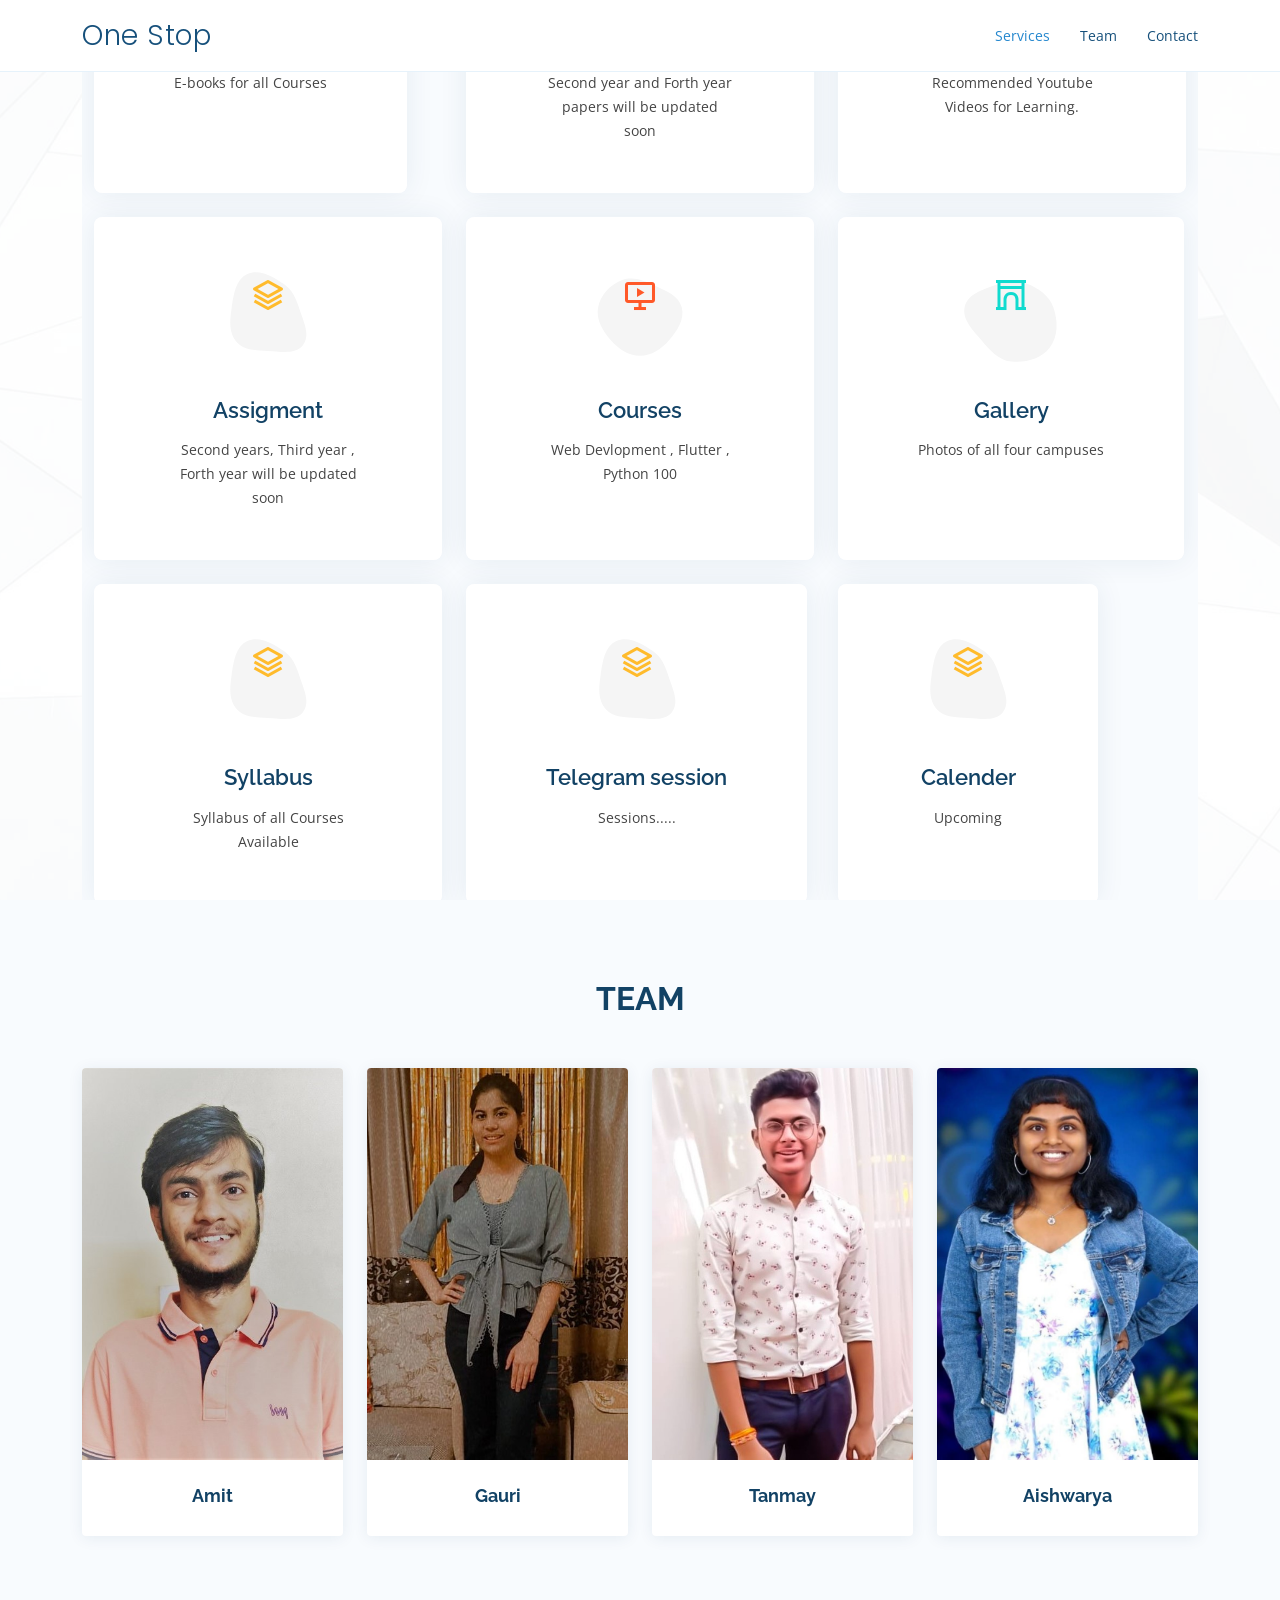
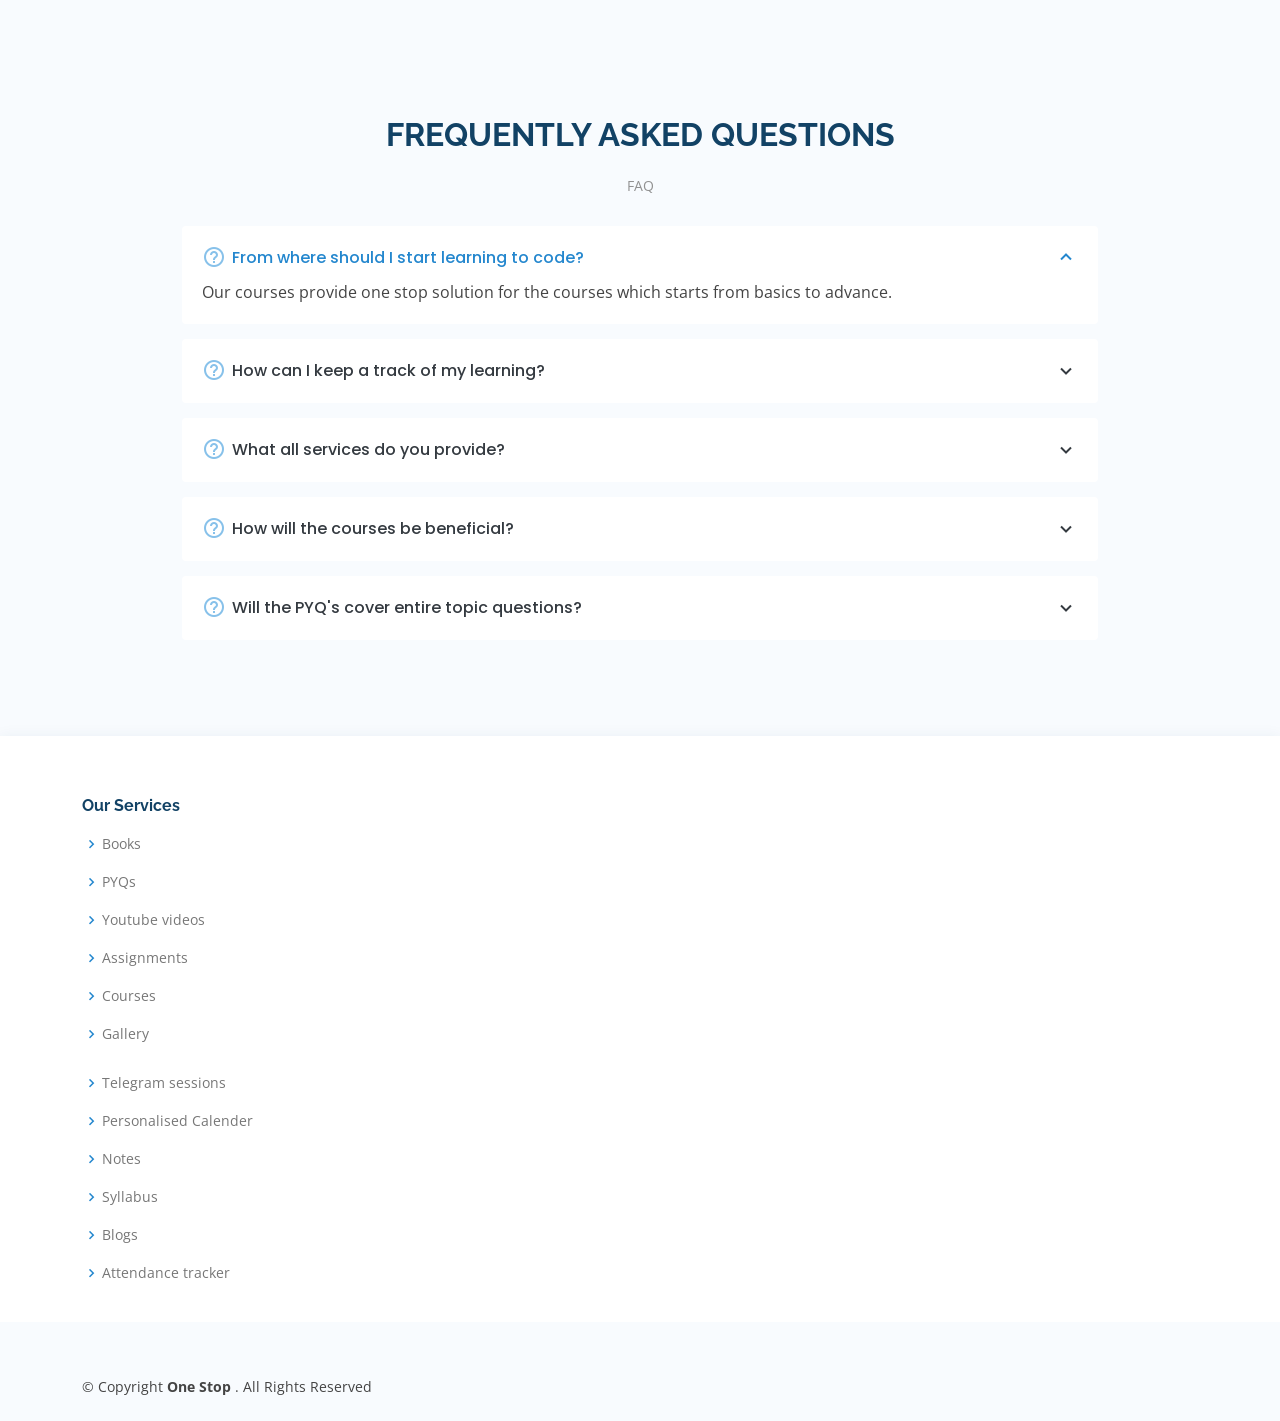
==== index.html @ cc079642 "Add files via upload" ====
<!DOCTYPE html>
<html lang="en">
  <head>
    <meta charset="utf-8" />
    <meta content="width=device-width, initial-scale=1.0" name="viewport" />
    
    <title>OnePage</title>
    <meta content="" name="description" />
    <meta content="" name="keywords" />



    <!-- Google Fonts -->
    <link
      href="https://fonts.googleapis.com/css?family=Open+Sans:300,300i,400,400i,600,600i,700,700i|Raleway:300,300i,400,400i,500,500i,600,600i,700,700i|Poppins:300,300i,400,400i,500,500i,600,600i,700,700i"
      rel="stylesheet"
    />

    <!-- Vendor CSS Files -->
    <link href="assets/vendor/aos/aos.css" rel="stylesheet" />
    <link
      href="assets/vendor/bootstrap/css/bootstrap.min.css"
      rel="stylesheet"
    />
    <link
      href="assets/vendor/bootstrap-icons/bootstrap-icons.css"
      rel="stylesheet"
    />
    <link href="assets/vendor/boxicons/css/boxicons.min.css" rel="stylesheet" />
    <link
      href="assets/vendor/glightbox/css/glightbox.min.css"
      rel="stylesheet"
    />
    <link href="assets/vendor/remixicon/remixicon.css" rel="stylesheet" />
    <link href="assets/vendor/swiper/swiper-bundle.min.css" rel="stylesheet" />

    <!-- Template Main CSS File -->
    <link href="assets/css/style.css" rel="stylesheet" />


  </head>

  <body>
    <!-- ======= Header ======= -->
    <header id="header" class="fixed-top">
      <div class="container d-flex align-items-center justify-content-between">
        <h1 class="logo"><a href="index.html">One Stop</a></h1>
        <!-- Uncomment below if you prefer to use an image logo -->
        <!-- <a href="index.html" class="logo"><img src="assets/img/logo.png" alt="" class="img-fluid"></a>-->

        <nav id="navbar" class="navbar">
          <ul>
            <li><a class="nav-link scrollto" href="#services">Services</a></li>
            
            <li><a class="nav-link scrollto" href="#team">Team</a></li>
            
            <li><a class="nav-link scrollto" href="#contact">Contact</a></li>
          </ul>
          <i class="bi bi-list mobile-nav-toggle"></i>
        </nav>
        <!-- .navbar -->
      </div>
    </header>
    <!-- End Header -->

    

    <!-- ======= Hero Section ======= -->
    <section id="hero" class="d-flex align-items-center">
      <div
        class="container position-relative"
        data-aos="fade-up"
        data-aos-delay="100"
      >
        <div class="row justify-content-center">
          <div class="col-xl-7 col-lg-9 text-center">
            <h1>One Stop For VIT Stuff</h1>
            <h2>by Coding-Diaries</h2>
          </div>
        </div>
        <!-- ======= Services Section ======= -->
        <section id="services" class="services section-bg">
          <div class="container" data-aos="fade-up">
            <div class="section-title">
              <h2>Services</h2>

            </div>

            <div class="row">
              <div
                class="col-lg-4 col-md-6 d-flex align-items-stretch mt-4 mt-md-0"
                data-aos="zoom-in"
                data-aos-delay="100"
              >
                <div class="icon-box iconbox-blue">
                  <div class="icon">
                    <svg
                      width="100"
                      height="100"
                      viewBox="0 0 600 600"
                      xmlns="http://www.w3.org/2000/svg"
                    >
                      <path
                        stroke="none"
                        stroke-width="0"
                        fill="#f5f5f5"
                        d="M300,521.0016835830174C376.1290562159157,517.8887921683347,466.0731472004068,529.7835943286574,510.70327084640275,468.03025145048787C554.3714126377745,407.6079735673963,508.03601936045806,328.9844924480964,491.2728898941984,256.3432110539036C474.5976632858925,184.082847569629,479.9380746630129,96.60480741107993,416.23090153303,58.64404602377083C348.86323505073057,18.502131276798302,261.93793281208167,40.57373210992963,193.5410806939664,78.93577620505333C130.42746243093433,114.334589627462,98.30271207620316,179.96522072025542,76.75703585869454,249.04625023123273C51.97151888228291,328.5150500222984,13.704378332031375,421.85034740162234,66.52175969318436,486.19268352777647C119.04800174914682,550.1803526380478,217.28368757567262,524.383925680826,300,521.0016835830174"
                      ></path>
                    </svg>
                    <i class="bx bxl-dribbble"></i>
                  </div>
                  <h4><a href="">Books</a></h4>
                  <p>
                    E-books for all Courses
                  </p>
                </div>
              </div>

              <div
                class="col-lg-4 col-md-6 d-flex align-items-stretch mt-4 mt-md-0"
                data-aos="zoom-in"
                data-aos-delay="200"
              >
                <div class="icon-box iconbox-orange">
                  <div class="icon">
                    <svg
                      width="100"
                      height="100"
                      viewBox="0 0 600 600"
                      xmlns="http://www.w3.org/2000/svg"
                    >
                      <path
                        stroke="none"
                        stroke-width="0"
                        fill="#f5f5f5"
                        d="M300,582.0697525312426C382.5290701553225,586.8405444964366,449.9789794690241,525.3245884688669,502.5850820975895,461.55621195738473C556.606425686781,396.0723002908107,615.8543463187945,314.28637112970534,586.6730223649479,234.56875336149918C558.9533121215079,158.8439757836574,454.9685369536778,164.00468322053177,381.49747125262974,130.76875717737553C312.15926192815925,99.40240125094834,248.97055460311594,18.661163978235184,179.8680185752513,50.54337015887873C110.5421016452524,82.52863877960104,119.82277516462835,180.83849132639028,109.12597500060166,256.43424936330496C100.08760227029461,320.3096726198365,92.17705696193138,384.0621239912766,124.79988738764834,439.7174275375508C164.83382741302287,508.01625554203684,220.96474134820875,577.5009287672846,300,582.0697525312426"
                      ></path>
                    </svg>
                    <i class="bx bx-file"></i>
                  </div>
                  <h4><a href="https://mega.nz/folder/dcVVUApJ#bkpZzEc1zJs9S9wdZn7vTA" target="blank" > PYQ </a></h4>
                  <p>
                    Second year and Forth year papers will be updated soon
                  </p>
                </div>
              </div>

              <div
                class="col-lg-4 col-md-6 d-flex align-items-stretch mt-4 mt-lg-0"
                data-aos="zoom-in"
                data-aos-delay="300"
              >
                <div class="icon-box iconbox-pink">
                  <div class="icon">
                    <svg
                      width="100"
                      height="100"
                      viewBox="0 0 600 600"
                      xmlns="http://www.w3.org/2000/svg"
                    >
                      <path
                        stroke="none"
                        stroke-width="0"
                        fill="#f5f5f5"
                        d="M300,541.5067337569781C382.14930387511276,545.0595476570109,479.8736841581634,548.3450877840088,526.4010558755058,480.5488172755941C571.5218469581645,414.80211281144784,517.5187510058486,332.0715597781072,496.52539010469104,255.14436215662573C477.37192572678356,184.95920475031193,473.57363656557914,105.61284051026155,413.0603344069578,65.22779650032875C343.27470386102294,18.654635553484475,251.2091493199835,5.337323636656869,175.0934190732945,40.62881213300186C97.87086631185822,76.43348514350839,51.98124368387456,156.15599469081315,36.44837278890362,239.84606092416172C21.716077023791087,319.22268207091537,43.775223500013084,401.1760424656574,96.891909868211,461.97329694683043C147.22146801428983,519.5804099606455,223.5754009179313,538.201503339737,300,541.5067337569781"
                      ></path>
                    </svg>
                    <i class="bx bx-tachometer"></i>
                  </div>
                  <h4><a href="">Youtube Video</a></h4>
                  <p>
                    Recommended Youtube Videos for Learning.
                  </p>
                </div>
              </div>

              <div
                class="col-lg-4 col-md-6 d-flex align-items-stretch mt-4"
                data-aos="zoom-in"
                data-aos-delay="100"
              >
                <div class="icon-box iconbox-yellow">
                  <div class="icon">
                    <svg
                      width="100"
                      height="100"
                      viewBox="0 0 600 600"
                      xmlns="http://www.w3.org/2000/svg"
                    >
                      <path
                        stroke="none"
                        stroke-width="0"
                        fill="#f5f5f5"
                        d="M300,503.46388370962813C374.79870501325706,506.71871716319447,464.8034551963731,527.1746412648533,510.4981551193396,467.86667711651364C555.9287308511215,408.9015244558933,512.6030010748507,327.5744911775523,490.211057578863,256.5855673507754C471.097692560561,195.9906835881958,447.69079081568157,138.11976852964426,395.19560036434837,102.3242989838813C329.3053358748298,57.3949838291264,248.02791733380457,8.279543830951368,175.87071277845988,42.242879143198664C103.41431057327972,76.34704239035025,93.79494320519305,170.9812938413882,81.28167332365135,250.07896920659033C70.17666984294237,320.27484674793965,64.84698225790005,396.69656628748305,111.28512138212992,450.4950937839243C156.20124167950087,502.5303643271138,231.32542653798444,500.4755392045468,300,503.46388370962813"
                      ></path>
                    </svg>
                    <i class="bx bx-layer"></i>
                  </div>
                  <h4><a href="">Assigment </a></h4>
                  <p>
                    Second years, Third year , Forth year will be updated soon
                  </p>
                </div>
              </div>

              <div
                class="col-lg-4 col-md-6 d-flex align-items-stretch mt-4"
                data-aos="zoom-in"
                data-aos-delay="200"
              >
                <div class="icon-box iconbox-red">
                  <div class="icon">
                    <svg
                      width="100"
                      height="100"
                      viewBox="0 0 600 600"
                      xmlns="http://www.w3.org/2000/svg"
                    >
                      <path
                        stroke="none"
                        stroke-width="0"
                        fill="#f5f5f5"
                        d="M300,532.3542879108572C369.38199826031484,532.3153073249985,429.10787420159085,491.63046689027357,474.5244479745417,439.17860296908856C522.8885846962883,383.3225815378663,569.1668002868075,314.3205725914397,550.7432151929288,242.7694973846089C532.6665558377875,172.5657663291529,456.2379748765914,142.6223662098291,390.3689995646985,112.34683881706744C326.66090330228417,83.06452184765237,258.84405631176094,53.51806209861945,193.32584062364296,78.48882559362697C121.61183558270385,105.82097193414197,62.805066853699245,167.19869350419734,48.57481801355237,242.6138429142374C34.843463184063346,315.3850353017275,76.69343916112496,383.4422959591041,125.22947124332185,439.3748458443577C170.7312796277747,491.8107796887764,230.57421082200815,532.3932930995766,300,532.3542879108572"
                      ></path>
                    </svg>
                    <i class="bx bx-slideshow"></i>
                  </div>
                  <h4><a href="https://mega.nz/folder/3WhSkBjJ#YSDBnDegckd9-xSQ04W0qA" target="blank">Courses</a></h4>
                  <p>
                    Web Devlopment , Flutter , Python 100
                  </p>
                </div>
              </div>

              <div
                class="col-lg-4 col-md-6 d-flex align-items-stretch mt-4"
                data-aos="zoom-in"
                data-aos-delay="300"
              >
                <div class="icon-box iconbox-teal">
                  <div class="icon">
                    <svg
                      width="100"
                      height="100"
                      viewBox="0 0 600 600"
                      xmlns="http://www.w3.org/2000/svg"
                    >
                      <path
                        stroke="none"
                        stroke-width="0"
                        fill="#f5f5f5"
                        d="M300,566.797414625762C385.7384707136149,576.1784315230908,478.7894351017131,552.8928747891023,531.9192734346935,484.94944893311C584.6109503024035,417.5663521118492,582.489472248146,322.67544863468447,553.9536738515405,242.03673114598146C529.1557734026468,171.96086150256528,465.24506316201064,127.66468636344209,395.9583748389544,100.7403814666027C334.2173773831606,76.7482773500951,269.4350130405921,84.62216499799875,207.1952322260088,107.2889140133804C132.92018162631612,134.33871894543012,41.79353780512637,160.00259165414826,22.644507872594943,236.69541883565114C3.319112789854554,314.0945973066697,72.72355303640163,379.243833228382,124.04198916343866,440.3218312028393C172.9286146004772,498.5055451809895,224.45579914871206,558.5317968840102,300,566.797414625762"
                      ></path>
                    </svg>
                    <i class="bx bx-arch"></i>
                  </div>
                  <h4><a href="gallery.html">Gallery</a></h4>
                  <p>
                    Photos of all four campuses
                  </p>
                </div>
              </div>




              <div
                class="col-lg-4 col-md-6 d-flex align-items-stretch mt-4"
                data-aos="zoom-in"
                data-aos-delay="100"
              >
                <div class="icon-box iconbox-yellow">
                  <div class="icon">
                    <svg
                      width="100"
                      height="100"
                      viewBox="0 0 600 600"
                      xmlns="http://www.w3.org/2000/svg"
                    >
                      <path
                        stroke="none"
                        stroke-width="0"
                        fill="#f5f5f5"
                        d="M300,503.46388370962813C374.79870501325706,506.71871716319447,464.8034551963731,527.1746412648533,510.4981551193396,467.86667711651364C555.9287308511215,408.9015244558933,512.6030010748507,327.5744911775523,490.211057578863,256.5855673507754C471.097692560561,195.9906835881958,447.69079081568157,138.11976852964426,395.19560036434837,102.3242989838813C329.3053358748298,57.3949838291264,248.02791733380457,8.279543830951368,175.87071277845988,42.242879143198664C103.41431057327972,76.34704239035025,93.79494320519305,170.9812938413882,81.28167332365135,250.07896920659033C70.17666984294237,320.27484674793965,64.84698225790005,396.69656628748305,111.28512138212992,450.4950937839243C156.20124167950087,502.5303643271138,231.32542653798444,500.4755392045468,300,503.46388370962813"
                      ></path>
                    </svg>
                    <i class="bx bx-layer"></i>
                  </div>
                  <h4><a href="">Syllabus </a></h4>
                  <p>
                    Syllabus of all Courses Available
                  </p>
                </div>
              </div>




              <div
                class="col-lg-4 col-md-6 d-flex align-items-stretch mt-4"
                data-aos="zoom-in"
                data-aos-delay="100"
              >
                <div class="icon-box iconbox-yellow">
                  <div class="icon">
                    <svg
                      width="100"
                      height="100"
                      viewBox="0 0 600 600"
                      xmlns="http://www.w3.org/2000/svg"
                    >
                      <path
                        stroke="none"
                        stroke-width="0"
                        fill="#f5f5f5"
                        d="M300,503.46388370962813C374.79870501325706,506.71871716319447,464.8034551963731,527.1746412648533,510.4981551193396,467.86667711651364C555.9287308511215,408.9015244558933,512.6030010748507,327.5744911775523,490.211057578863,256.5855673507754C471.097692560561,195.9906835881958,447.69079081568157,138.11976852964426,395.19560036434837,102.3242989838813C329.3053358748298,57.3949838291264,248.02791733380457,8.279543830951368,175.87071277845988,42.242879143198664C103.41431057327972,76.34704239035025,93.79494320519305,170.9812938413882,81.28167332365135,250.07896920659033C70.17666984294237,320.27484674793965,64.84698225790005,396.69656628748305,111.28512138212992,450.4950937839243C156.20124167950087,502.5303643271138,231.32542653798444,500.4755392045468,300,503.46388370962813"
                      ></path>
                    </svg>
                    <i class="bx bx-layer"></i>
                  </div>
                  <h4><a href=""> Telegram session </a></h4>
                  <p>
                    Sessions.....
                  </p>
                </div>
              </div>




              <div
                class="col-lg-4 col-md-6 d-flex align-items-stretch mt-4"
                data-aos="zoom-in"
                data-aos-delay="100"
              >
                <div class="icon-box iconbox-yellow">
                  <div class="icon">
                    <svg
                      width="100"
                      height="100"
                      viewBox="0 0 600 600"
                      xmlns="http://www.w3.org/2000/svg"
                    >
                      <path
                        stroke="none"
                        stroke-width="0"
                        fill="#f5f5f5"
                        d="M300,503.46388370962813C374.79870501325706,506.71871716319447,464.8034551963731,527.1746412648533,510.4981551193396,467.86667711651364C555.9287308511215,408.9015244558933,512.6030010748507,327.5744911775523,490.211057578863,256.5855673507754C471.097692560561,195.9906835881958,447.69079081568157,138.11976852964426,395.19560036434837,102.3242989838813C329.3053358748298,57.3949838291264,248.02791733380457,8.279543830951368,175.87071277845988,42.242879143198664C103.41431057327972,76.34704239035025,93.79494320519305,170.9812938413882,81.28167332365135,250.07896920659033C70.17666984294237,320.27484674793965,64.84698225790005,396.69656628748305,111.28512138212992,450.4950937839243C156.20124167950087,502.5303643271138,231.32542653798444,500.4755392045468,300,503.46388370962813"
                      ></path>
                    </svg>
                    <i class="bx bx-layer"></i>
                  </div>
                  <h4><a href=""> Calender </a></h4>
                  <p>
                    Upcoming
                  </p>
                </div>
              </div>
            </div>
          </div>
        </section>
        <!-- End Sevices Section -->



        <div class="section-title">
          <h2>Vellore Institute of Technology</h2>
          <p>Branch</p>

        </div>


        <div class="row icon-boxes">
          <div
            class="col-md-6 col-lg-3 d-flex align-items-stretch mb-5 mb-lg-0"
            data-aos="zoom-in"
            data-aos-delay="200"
          >
            <div class="icon-box">
              <div class="icon"></div>
              <h4 class="title"><a href="https://vit.ac.in/"target="_blank">VIT <br> Vellore</a></h4>
              
            </div>
          </div>

          <div
            class="col-md-6 col-lg-3 d-flex align-items-stretch mb-5 mb-lg-0"
            data-aos="zoom-in"
            data-aos-delay="300"
          >
            <div class="icon-box">
              <div class="icon"></div>
              <h4 class="title"><a href="https://chennai.vit.ac.in/"target="_blank">VIT <br> Chennai</a></h4>
              
            </div>
          </div>

          <div
            class="col-md-6 col-lg-3 d-flex align-items-stretch mb-5 mb-lg-0"
            data-aos="zoom-in"
            data-aos-delay="400"
          >
            <div class="icon-box">
              <div class="icon"></div>
              <h4 class="title"><a href="https://vitap.ac.in/"target="_blank">VIT <br> Amaravati</a></h4>
              
            </div>
          </div>

          <div
            class="col-md-6 col-lg-3 d-flex align-items-stretch mb-5 mb-lg-0"
            data-aos="zoom-in"
            data-aos-delay="500"
          >
            <div class="icon-box">
              <div class="icon"></div>
              <h4 class="title"><a href="https://vitbhopal.ac.in/"target="_blank"> VIT <br> Bhopal</a></h4>
              
            </div>
          </div>
        </div>

      </div>
    </section>
    <!-- End Hero -->



    <main id="main">
      <!--  -->


      

      <!-- ======= Team Section ======= -->
      <section id="team" class="team section-bg">
        <div class="container" data-aos="fade-up">
          <div class="section-title">
            <h2>Team</h2>
           
          </div>

          <div class="row">
            <div
              class="col-lg-3 col-md-6 d-flex align-items-stretch"
              data-aos="fade-up"
              data-aos-delay="100"
            >
              <div class="member">
                <div class="member-img">
                  <img
                    src="assets/img/team/amit.jpeg"
                    class="img-fluid"
                    alt=""
                  />
                  <div class="social">
                    <a href="http://www.linkedin.com/in/07amit10" target="_blank"><i class="bi bi-linkedin" ></i></i></a>
                    <a href="https://twitter.com/07amit10" target="_blank"><i class="bi bi-twitter "></i></i></a>

                    
                  </div>
                </div>
                <div class="member-info">
                  <h4>Amit</h4>
                </div>
              </div>
            </div>

            <div
              class="col-lg-3 col-md-6 d-flex align-items-stretch"
              data-aos="fade-up"
              data-aos-delay="200"
            >
              <div class="member">
                <div class="member-img">
                  <img
                    src="assets/img/team/gauri-1.jpg"
                    class="img-fluid"
                    alt=""
                  />
                  <div class="social">
                    
                    <a href="http://www.linkedin.com/in/gauri-agarwal-software-developer" target="_blank" ><i class="bi bi-linkedin" "></i></i></a>
                    <a href="https://twitter.com/Gauri25777464" target="_blank" ><i class="bi bi-twitter"></i></i></a>
                  </div>
                </div>
                <div class="member-info">
                  <h4>Gauri</h4>
                </div>
              </div>
            </div>

            <div
              class="col-lg-3 col-md-6 d-flex align-items-stretch"
              data-aos="fade-up"
              data-aos-delay="300"
            >
              <div class="member">
                <div class="member-img">
                  <img
                    src="assets/img/team/tanmay-2.jpeg"
                    class="img-fluid"
                    alt=""
                  />
                  <div class="social">
                    
                    <a href="https://www.linkedin.com/in/tanmay19" target="_blank"><i class="bi bi-linkedin"></i></a>
                    <a href="https://twitter.com/TanmayChouhan19?t=gt9tt3wJVGvulw3ajRkrVg&s=08" target="_blank" ><i class="bi bi-twitter" ></i></a>
                  </div>
                </div>
                <div class="member-info">
                  <h4>Tanmay</h4>
                </div>
              </div>
            </div>

            <div
              class="col-lg-3 col-md-6 d-flex align-items-stretch"
              data-aos="fade-up"
              data-aos-delay="400"
            >
              <div class="member">
                <div class="member-img">
                  <img
                    src="assets/img/team/Aishwarya.jpeg"
                    class="img-fluid"
                    alt=""
                  />
                  <div class="social">
                    
                    <a href="https://www.linkedin.com/in/aishwarya-arvapalli-851979175/" target="_blank"><i class="bi bi-linkedin"></i></i></a>
                    <a href="https://twitter.com/Aishwarya892" target="_blank"><i class="bi bi-twitter"  ></i></i></a>
                  </div>
                </div>
                <div class="member-info">
                  <h4>Aishwarya</h4>
                </div>
              </div>
            </div>
          </div>
        </div>
      </section>
      <!-- End Team Section -->

      <!-- ======= Frequently Asked Questions Section ======= -->
      <section id="faq" class="faq section-bg">
        <div class="container" data-aos="fade-up">
          <div class="section-title">
            <h2>Frequently Asked Questions</h2>
            <p>
              FAQ
            </p>
          </div>

          <div class="faq-list">
            <ul>
              <li data-aos="fade-up">
                <i class="bx bx-help-circle icon-help"></i>
                <a
                  data-bs-toggle="collapse"
                  class="collapse"
                  data-bs-target="#faq-list-1"
                  >From where should I start learning to code?
                  <i class="bx bx-chevron-down icon-show"></i
                  ><i class="bx bx-chevron-up icon-close"></i
                ></a>
                <div
                  id="faq-list-1"
                  class="collapse show"
                  data-bs-parent=".faq-list"
                >
                  <p>
                    Our courses provide one stop solution for the courses which starts from basics to advance.
                  </p>
                </div>
              </li>

              <li data-aos="fade-up" data-aos-delay="100">
                <i class="bx bx-help-circle icon-help"></i>
                <a
                  data-bs-toggle="collapse"
                  data-bs-target="#faq-list-2"
                  class="collapsed"
                  >How can I keep a track of my learning?
                  <i class="bx bx-chevron-down icon-show"></i
                  ><i class="bx bx-chevron-up icon-close"></i
                ></a>
                <div
                  id="faq-list-2"
                  class="collapse"
                  data-bs-parent=".faq-list"
                >
                  <p>
                    We provide assignments where in you get practice questions which will help you to solve various different problems and can keep track of your progress.
                  </p>
                </div>
              </li>

              <li data-aos="fade-up" data-aos-delay="200">
                <i class="bx bx-help-circle icon-help"></i>
                <a
                  data-bs-toggle="collapse"
                  data-bs-target="#faq-list-3"
                  class="collapsed"
                  >What all services do you provide?
                  <i class="bx bx-chevron-down icon-show"></i
                  ><i class="bx bx-chevron-up icon-close"></i
                ></a>
                <div
                  id="faq-list-3"
                  class="collapse"
                  data-bs-parent=".faq-list"
                >
                  <p>
                    We have services like courses,PyQ's,Assignments,books which will help you to start learning.
                  </p>
                </div>
              </li>

              <li data-aos="fade-up" data-aos-delay="300">
                <i class="bx bx-help-circle icon-help"></i>
                <a
                  data-bs-toggle="collapse"
                  data-bs-target="#faq-list-4"
                  class="collapsed"
                  >How will the courses be beneficial? <i class="bx bx-chevron-down icon-show"></i
                  ><i class="bx bx-chevron-up icon-close"></i
                ></a>
                <div
                  id="faq-list-4"
                  class="collapse"
                  data-bs-parent=".faq-list"
                >
                  <p>
                    The courses that we picked are the top best courses by highly professional professors which will cover all the topics in a programming language.
                  </p>
                </div>
              </li>

              <li data-aos="fade-up" data-aos-delay="400">
                <i class="bx bx-help-circle icon-help"></i>
                <a
                  data-bs-toggle="collapse"
                  data-bs-target="#faq-list-5"
                  class="collapsed"
                  >Will the PYQ's cover entire topic questions?
                  <i class="bx bx-chevron-down icon-show"></i
                  ><i class="bx bx-chevron-up icon-close"></i
                ></a>
                <div
                  id="faq-list-5"
                  class="collapse"
                  data-bs-parent=".faq-list"
                >
                  <p>
                    We have included a lot of PYQ's of various subjects related to your college syllabus.
                  </p>
                </div>
              </li>
            </ul>
          </div>
        </div>
      </section>
      <!-- End Frequently Asked Questions Section -->
    </main>
    <!-- End #main -->

    <!-- ======= Footer ======= -->
    <footer id="footer">
      <div class="footer-top">
        <div class="container">
          <div class="row">
            <div class="col-lg-3 col-md-6 footer-links">
              <h4>Our Services</h4>
              <div class="container-1">
                <ul>
                  <li>
                    <i class="bx bx-chevron-right"></i> <a href="#">Books</a>
                  </li>
                  <li>
                    <i class="bx bx-chevron-right"></i>
                    <a href="#">PYQs</a>
                  </li>
                  <li>
                    <i class="bx bx-chevron-right"></i>
                    <a href="#">Youtube videos</a>
                  </li>
                  <li>
                    <i class="bx bx-chevron-right"></i> <a href="#">Assignments</a>
                  </li>
                  <li>
                    <i class="bx bx-chevron-right"></i>
                    <a href="#">Courses</a>
                  </li>
                  <li>
                    <i class="bx bx-chevron-right"></i>
                    <a href="#">Gallery</a>
                  </li>
                </ul>
              </div>
              <br>
              <div class="container-2">
                <ul>
                <li>
                  <i class="bx bx-chevron-right"></i>
                  <a href="#">Telegram sessions</a>
                </li>
                <li>
                  <i class="bx bx-chevron-right"></i>
                  <a href="#">Personalised Calender</a>
                </li>
                <li>
                  <i class="bx bx-chevron-right"></i>
                  <a href="#">Notes</a>
                </li>
                <li>
                  <i class="bx bx-chevron-right"></i>
                  <a href="#">Syllabus</a>
                </li>
                <li>
                  <i class="bx bx-chevron-right"></i>
                  <a href="#">Blogs</a>
                </li>
                <li>
                  <i class="bx bx-chevron-right"></i>
                  <a href="#">Attendance tracker</a>
                </li>
              </ul>
              </div>
            </div>

          
          </div>
        </div>
      </div>

      <div class="container d-md-flex py-4">
        <div class="me-md-auto text-center text-md-start">
          <div class="copyright">
            &copy; Copyright <strong><span>One Stop </span></strong
            >. All Rights Reserved
          </div>
          
    </footer>
    <!-- End Footer -->

    <div id="preloader"></div>
    <a
      href="#"
      class="back-to-top d-flex align-items-center justify-content-center"
      ><i class="bi bi-arrow-up-short"></i
    ></a>

    <!-- Vendor JS Files -->
    <script src="assets/vendor/purecounter/purecounter.js"></script>
    <script src="assets/vendor/aos/aos.js"></script>
    <script src="assets/vendor/bootstrap/js/bootstrap.bundle.min.js"></script>
    <script src="assets/vendor/glightbox/js/glightbox.min.js"></script>
    <script src="assets/vendor/isotope-layout/isotope.pkgd.min.js"></script>
    <script src="assets/vendor/swiper/swiper-bundle.min.js"></script>
    <script src="assets/vendor/php-email-form/validate.js"></script>

    <!-- Template Main JS File -->
    <script src="assets/js/main.js"></script>
  </body>
</html>
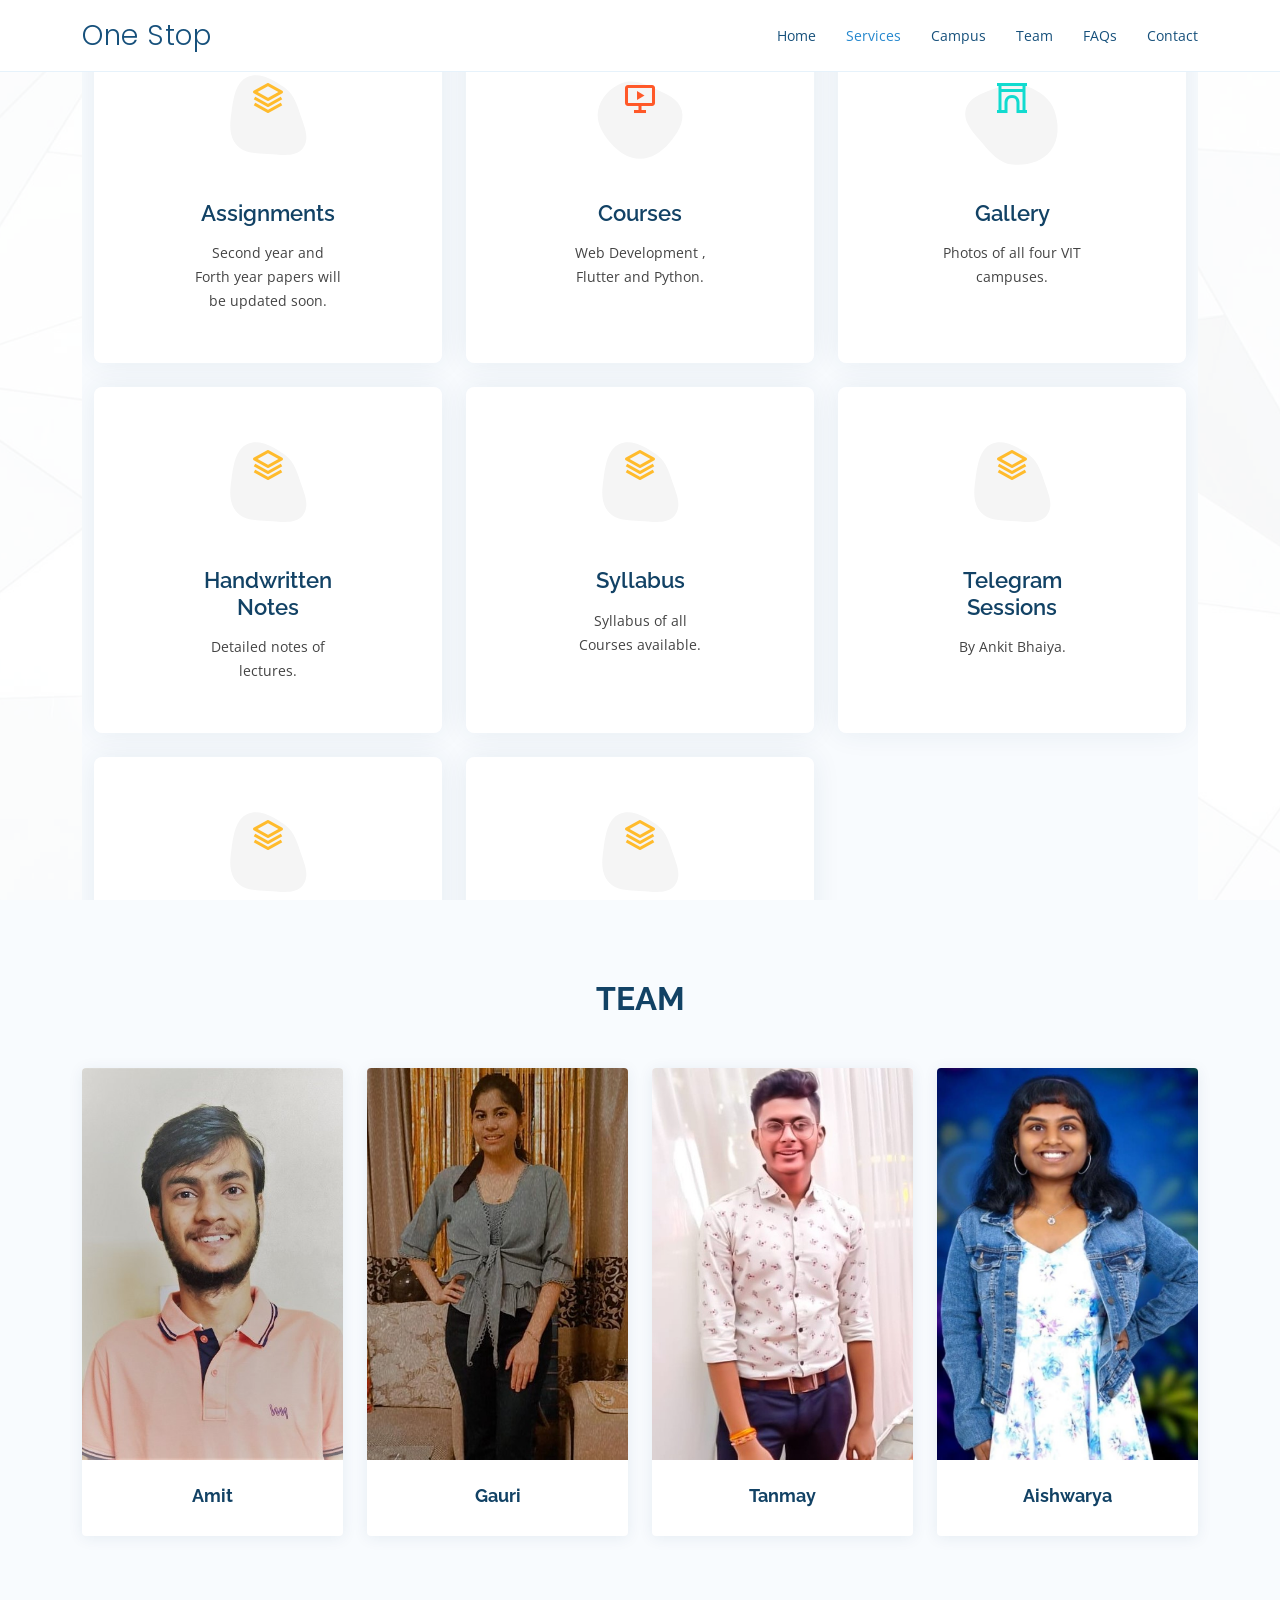
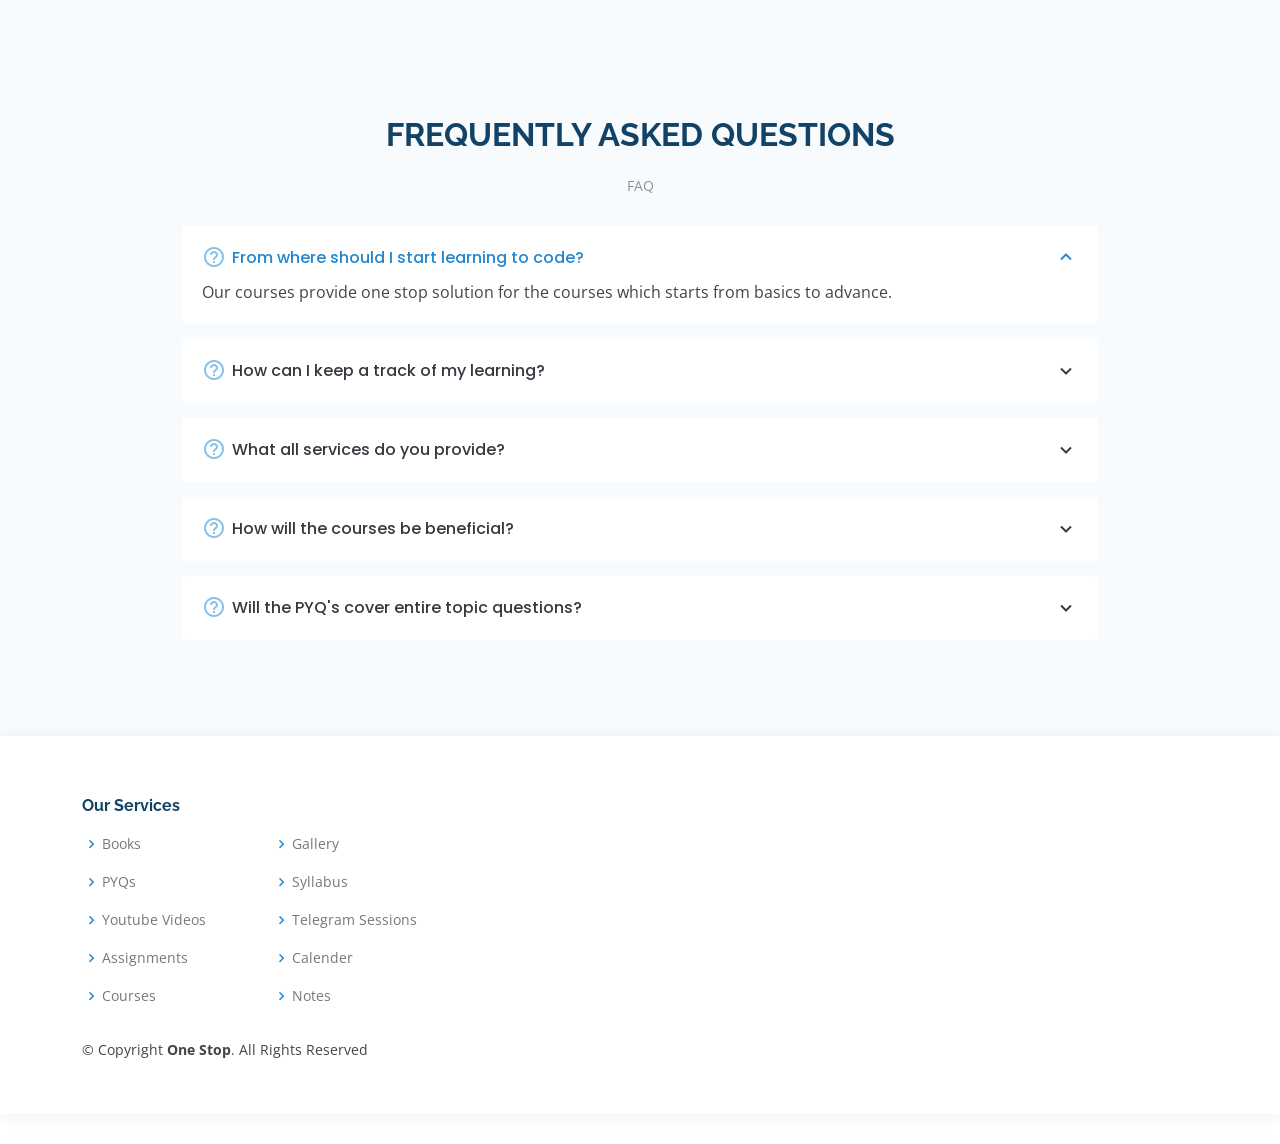
==== commit 65ceaf75: "Code updates till 24th March 11:42pm" ====
--- a/index.html
+++ b/index.html
@@ -4,7 +4,7 @@
     <meta charset="utf-8" />
     <meta content="width=device-width, initial-scale=1.0" name="viewport" />
     
-    <title>OnePage</title>
+    <title>One Stop</title>
     <meta content="" name="description" />
     <meta content="" name="keywords" />
 
@@ -42,22 +42,37 @@
 
   <body>
     <!-- ======= Header ======= -->
+
+
     <header id="header" class="fixed-top">
       <div class="container d-flex align-items-center justify-content-between">
         <h1 class="logo"><a href="index.html">One Stop</a></h1>
-        <!-- Uncomment below if you prefer to use an image logo -->
-        <!-- <a href="index.html" class="logo"><img src="assets/img/logo.png" alt="" class="img-fluid"></a>-->
+        
 
         <nav id="navbar" class="navbar">
           <ul>
+            <li><a class="nav-link scrollto" href="#home">Home</a></li>
+
+            
             <li><a class="nav-link scrollto" href="#services">Services</a></li>
+
             
+            <li><a class="nav-link scrollto" href="#campus">Campus</a></li>
+            
+
             <li><a class="nav-link scrollto" href="#team">Team</a></li>
+
             
+            <li><a class="nav-link scrollto" href="#faq">FAQs</a></li>
+
+
             <li><a class="nav-link scrollto" href="#contact">Contact</a></li>
+
           </ul>
           <i class="bi bi-list mobile-nav-toggle"></i>
         </nav>
+
+
         <!-- .navbar -->
       </div>
     </header>
@@ -88,91 +103,182 @@
 
             <div class="row">
               <div
+                class="col-lg-4 col-md-6 d-flex align-items-stretch"
+                data-aos="zoom-in"
+                data-aos-delay="100"
+              >
+                <div class="icon-box iconbox-blue">
+                  <div class="icon">
+                    <svg
+                      width="100"
+                      height="100"
+                      viewBox="0 0 600 600"
+                      xmlns="http://www.w3.org/2000/svg"
+                    >
+                      <path
+                        stroke="none"
+                        stroke-width="0"
+                        fill="#f5f5f5"
+                        d="M300,521.0016835830174C376.1290562159157,517.8887921683347,466.0731472004068,529.7835943286574,510.70327084640275,468.03025145048787C554.3714126377745,407.6079735673963,508.03601936045806,328.9844924480964,491.2728898941984,256.3432110539036C474.5976632858925,184.082847569629,479.9380746630129,96.60480741107993,416.23090153303,58.64404602377083C348.86323505073057,18.502131276798302,261.93793281208167,40.57373210992963,193.5410806939664,78.93577620505333C130.42746243093433,114.334589627462,98.30271207620316,179.96522072025542,76.75703585869454,249.04625023123273C51.97151888228291,328.5150500222984,13.704378332031375,421.85034740162234,66.52175969318436,486.19268352777647C119.04800174914682,550.1803526380478,217.28368757567262,524.383925680826,300,521.0016835830174"
+                      ></path>
+                    </svg>
+                    <i class="bx bx-file"></i>
+                  </div>
+                  <h4><a href="">E-Books</a></h4>
+                  <p>
+                    Books for all Courses.
+                  </p>
+                </div>
+              </div>
+
+                     
+              <div
                 class="col-lg-4 col-md-6 d-flex align-items-stretch mt-4 mt-md-0"
                 data-aos="zoom-in"
+                data-aos-delay="200"
+              >
+                <div class="icon-box iconbox-orange">
+                  <div class="icon">
+                    <svg
+                      width="100"
+                      height="100"
+                      viewBox="0 0 600 600"
+                      xmlns="http://www.w3.org/2000/svg"
+                    >
+                      <path
+                        stroke="none"
+                        stroke-width="0"
+                        fill="#f5f5f5"
+                        d="M300,582.0697525312426C382.5290701553225,586.8405444964366,449.9789794690241,525.3245884688669,502.5850820975895,461.55621195738473C556.606425686781,396.0723002908107,615.8543463187945,314.28637112970534,586.6730223649479,234.56875336149918C558.9533121215079,158.8439757836574,454.9685369536778,164.00468322053177,381.49747125262974,130.76875717737553C312.15926192815925,99.40240125094834,248.97055460311594,18.661163978235184,179.8680185752513,50.54337015887873C110.5421016452524,82.52863877960104,119.82277516462835,180.83849132639028,109.12597500060166,256.43424936330496C100.08760227029461,320.3096726198365,92.17705696193138,384.0621239912766,124.79988738764834,439.7174275375508C164.83382741302287,508.01625554203684,220.96474134820875,577.5009287672846,300,582.0697525312426"
+                      ></path>
+                    </svg>
+                    <i class="bx bx-file"></i>
+                  </div>
+                  <h4><a href="https://mega.nz/folder/dcVVUApJ#bkpZzEc1zJs9S9wdZn7vTA" target="blank" > PYQs </a></h4>
+                  <p>
+                    Second year and Forth year papers will be updated soon.
+                  </p>
+                </div>
+              </div>
+
+              <div
+                class="col-lg-4 col-md-6 d-flex align-items-stretch mt-4 mt-lg-0"
+                data-aos="zoom-in"
+                data-aos-delay="300"
+              >
+                <div class="icon-box iconbox-pink">
+                  <div class="icon">
+                    <svg
+                      width="100"
+                      height="100"
+                      viewBox="0 0 600 600"
+                      xmlns="http://www.w3.org/2000/svg"
+                    >
+                      <path
+                        stroke="none"
+                        stroke-width="0"
+                        fill="#f5f5f5"
+                        d="M300,541.5067337569781C382.14930387511276,545.0595476570109,479.8736841581634,548.3450877840088,526.4010558755058,480.5488172755941C571.5218469581645,414.80211281144784,517.5187510058486,332.0715597781072,496.52539010469104,255.14436215662573C477.37192572678356,184.95920475031193,473.57363656557914,105.61284051026155,413.0603344069578,65.22779650032875C343.27470386102294,18.654635553484475,251.2091493199835,5.337323636656869,175.0934190732945,40.62881213300186C97.87086631185822,76.43348514350839,51.98124368387456,156.15599469081315,36.44837278890362,239.84606092416172C21.716077023791087,319.22268207091537,43.775223500013084,401.1760424656574,96.891909868211,461.97329694683043C147.22146801428983,519.5804099606455,223.5754009179313,538.201503339737,300,541.5067337569781"
+                      ></path>
+                    </svg>
+                    <i class="bx bx-tachometer"></i>
+                  </div>
+                  <h4><a href="">Youtube Videos</a></h4>
+                  <p>
+                    Recommended Youtube Videos for Learning.
+                  </p>
+                </div>
+              </div>
+
+              <div
+                class="col-lg-4 col-md-6 d-flex align-items-stretch mt-4"
+                data-aos="zoom-in"
                 data-aos-delay="100"
               >
-                <div class="icon-box iconbox-blue">
-                  <div class="icon">
-                    <svg
-                      width="100"
-                      height="100"
-                      viewBox="0 0 600 600"
-                      xmlns="http://www.w3.org/2000/svg"
-                    >
-                      <path
-                        stroke="none"
-                        stroke-width="0"
-                        fill="#f5f5f5"
-                        d="M300,521.0016835830174C376.1290562159157,517.8887921683347,466.0731472004068,529.7835943286574,510.70327084640275,468.03025145048787C554.3714126377745,407.6079735673963,508.03601936045806,328.9844924480964,491.2728898941984,256.3432110539036C474.5976632858925,184.082847569629,479.9380746630129,96.60480741107993,416.23090153303,58.64404602377083C348.86323505073057,18.502131276798302,261.93793281208167,40.57373210992963,193.5410806939664,78.93577620505333C130.42746243093433,114.334589627462,98.30271207620316,179.96522072025542,76.75703585869454,249.04625023123273C51.97151888228291,328.5150500222984,13.704378332031375,421.85034740162234,66.52175969318436,486.19268352777647C119.04800174914682,550.1803526380478,217.28368757567262,524.383925680826,300,521.0016835830174"
-                      ></path>
-                    </svg>
-                    <i class="bx bxl-dribbble"></i>
-                  </div>
-                  <h4><a href="">Books</a></h4>
-                  <p>
-                    E-books for all Courses
-                  </p>
-                </div>
-              </div>
-
-              <div
-                class="col-lg-4 col-md-6 d-flex align-items-stretch mt-4 mt-md-0"
+                <div class="icon-box iconbox-yellow">
+                  <div class="icon">
+                    <svg
+                      width="100"
+                      height="100"
+                      viewBox="0 0 600 600"
+                      xmlns="http://www.w3.org/2000/svg"
+                    >
+                      <path
+                        stroke="none"
+                        stroke-width="0"
+                        fill="#f5f5f5"
+                        d="M300,503.46388370962813C374.79870501325706,506.71871716319447,464.8034551963731,527.1746412648533,510.4981551193396,467.86667711651364C555.9287308511215,408.9015244558933,512.6030010748507,327.5744911775523,490.211057578863,256.5855673507754C471.097692560561,195.9906835881958,447.69079081568157,138.11976852964426,395.19560036434837,102.3242989838813C329.3053358748298,57.3949838291264,248.02791733380457,8.279543830951368,175.87071277845988,42.242879143198664C103.41431057327972,76.34704239035025,93.79494320519305,170.9812938413882,81.28167332365135,250.07896920659033C70.17666984294237,320.27484674793965,64.84698225790005,396.69656628748305,111.28512138212992,450.4950937839243C156.20124167950087,502.5303643271138,231.32542653798444,500.4755392045468,300,503.46388370962813"
+                      ></path>
+                    </svg>
+                    <i class="bx bx-layer"></i>
+                  </div>
+                  <h4><a href="">Assignments </a></h4>
+                  <p>
+                    Second year and Forth year papers will be updated soon.
+                  </p>
+                </div>
+              </div>
+
+              <div
+                class="col-lg-4 col-md-6 d-flex align-items-stretch mt-4"
                 data-aos="zoom-in"
                 data-aos-delay="200"
               >
-                <div class="icon-box iconbox-orange">
-                  <div class="icon">
-                    <svg
-                      width="100"
-                      height="100"
-                      viewBox="0 0 600 600"
-                      xmlns="http://www.w3.org/2000/svg"
-                    >
-                      <path
-                        stroke="none"
-                        stroke-width="0"
-                        fill="#f5f5f5"
-                        d="M300,582.0697525312426C382.5290701553225,586.8405444964366,449.9789794690241,525.3245884688669,502.5850820975895,461.55621195738473C556.606425686781,396.0723002908107,615.8543463187945,314.28637112970534,586.6730223649479,234.56875336149918C558.9533121215079,158.8439757836574,454.9685369536778,164.00468322053177,381.49747125262974,130.76875717737553C312.15926192815925,99.40240125094834,248.97055460311594,18.661163978235184,179.8680185752513,50.54337015887873C110.5421016452524,82.52863877960104,119.82277516462835,180.83849132639028,109.12597500060166,256.43424936330496C100.08760227029461,320.3096726198365,92.17705696193138,384.0621239912766,124.79988738764834,439.7174275375508C164.83382741302287,508.01625554203684,220.96474134820875,577.5009287672846,300,582.0697525312426"
-                      ></path>
-                    </svg>
-                    <i class="bx bx-file"></i>
-                  </div>
-                  <h4><a href="https://mega.nz/folder/dcVVUApJ#bkpZzEc1zJs9S9wdZn7vTA" target="blank" > PYQ </a></h4>
-                  <p>
-                    Second year and Forth year papers will be updated soon
-                  </p>
-                </div>
-              </div>
-
-              <div
-                class="col-lg-4 col-md-6 d-flex align-items-stretch mt-4 mt-lg-0"
+                <div class="icon-box iconbox-red">
+                  <div class="icon">
+                    <svg
+                      width="100"
+                      height="100"
+                      viewBox="0 0 600 600"
+                      xmlns="http://www.w3.org/2000/svg"
+                    >
+                      <path
+                        stroke="none"
+                        stroke-width="0"
+                        fill="#f5f5f5"
+                        d="M300,532.3542879108572C369.38199826031484,532.3153073249985,429.10787420159085,491.63046689027357,474.5244479745417,439.17860296908856C522.8885846962883,383.3225815378663,569.1668002868075,314.3205725914397,550.7432151929288,242.7694973846089C532.6665558377875,172.5657663291529,456.2379748765914,142.6223662098291,390.3689995646985,112.34683881706744C326.66090330228417,83.06452184765237,258.84405631176094,53.51806209861945,193.32584062364296,78.48882559362697C121.61183558270385,105.82097193414197,62.805066853699245,167.19869350419734,48.57481801355237,242.6138429142374C34.843463184063346,315.3850353017275,76.69343916112496,383.4422959591041,125.22947124332185,439.3748458443577C170.7312796277747,491.8107796887764,230.57421082200815,532.3932930995766,300,532.3542879108572"
+                      ></path>
+                    </svg>
+                    <i class="bx bx-slideshow"></i>
+                  </div>
+                  <h4><a href="https://mega.nz/folder/3WhSkBjJ#YSDBnDegckd9-xSQ04W0qA" target="blank">Courses</a></h4>
+                  <p>
+                    Web Development , Flutter and Python.
+                  </p>
+                </div>
+              </div>
+
+              <div
+                class="col-lg-4 col-md-6 d-flex align-items-stretch mt-4"
                 data-aos="zoom-in"
                 data-aos-delay="300"
               >
-                <div class="icon-box iconbox-pink">
-                  <div class="icon">
-                    <svg
-                      width="100"
-                      height="100"
-                      viewBox="0 0 600 600"
-                      xmlns="http://www.w3.org/2000/svg"
-                    >
-                      <path
-                        stroke="none"
-                        stroke-width="0"
-                        fill="#f5f5f5"
-                        d="M300,541.5067337569781C382.14930387511276,545.0595476570109,479.8736841581634,548.3450877840088,526.4010558755058,480.5488172755941C571.5218469581645,414.80211281144784,517.5187510058486,332.0715597781072,496.52539010469104,255.14436215662573C477.37192572678356,184.95920475031193,473.57363656557914,105.61284051026155,413.0603344069578,65.22779650032875C343.27470386102294,18.654635553484475,251.2091493199835,5.337323636656869,175.0934190732945,40.62881213300186C97.87086631185822,76.43348514350839,51.98124368387456,156.15599469081315,36.44837278890362,239.84606092416172C21.716077023791087,319.22268207091537,43.775223500013084,401.1760424656574,96.891909868211,461.97329694683043C147.22146801428983,519.5804099606455,223.5754009179313,538.201503339737,300,541.5067337569781"
-                      ></path>
-                    </svg>
-                    <i class="bx bx-tachometer"></i>
-                  </div>
-                  <h4><a href="">Youtube Video</a></h4>
-                  <p>
-                    Recommended Youtube Videos for Learning.
-                  </p>
-                </div>
-              </div>
+                <div class="icon-box iconbox-teal">
+                  <div class="icon">
+                    <svg
+                      width="100"
+                      height="100"
+                      viewBox="0 0 600 600"
+                      xmlns="http://www.w3.org/2000/svg"
+                    >
+                      <path
+                        stroke="none"
+                        stroke-width="0"
+                        fill="#f5f5f5"
+                        d="M300,566.797414625762C385.7384707136149,576.1784315230908,478.7894351017131,552.8928747891023,531.9192734346935,484.94944893311C584.6109503024035,417.5663521118492,582.489472248146,322.67544863468447,553.9536738515405,242.03673114598146C529.1557734026468,171.96086150256528,465.24506316201064,127.66468636344209,395.9583748389544,100.7403814666027C334.2173773831606,76.7482773500951,269.4350130405921,84.62216499799875,207.1952322260088,107.2889140133804C132.92018162631612,134.33871894543012,41.79353780512637,160.00259165414826,22.644507872594943,236.69541883565114C3.319112789854554,314.0945973066697,72.72355303640163,379.243833228382,124.04198916343866,440.3218312028393C172.9286146004772,498.5055451809895,224.45579914871206,558.5317968840102,300,566.797414625762"
+                      ></path>
+                    </svg>
+                    <i class="bx bx-arch"></i>
+                  </div>
+                  <h4><a href="gallery.html">Gallery</a></h4>
+                  <p>
+                    Photos of all four VIT campuses.
+                  </p>
+                </div>
+              </div>
+
+
+
 
               <div
                 class="col-lg-4 col-md-6 d-flex align-items-stretch mt-4"
@@ -196,73 +302,74 @@
                     </svg>
                     <i class="bx bx-layer"></i>
                   </div>
-                  <h4><a href="">Assigment </a></h4>
-                  <p>
-                    Second years, Third year , Forth year will be updated soon
-                  </p>
-                </div>
-              </div>
-
-              <div
+                  <h4><a href="">Handwritten Notes </a></h4>
+                  <p>
+                    Detailed notes of lectures.
+                  </p>
+                </div>
+              </div>
+              <div
+
+
                 class="col-lg-4 col-md-6 d-flex align-items-stretch mt-4"
                 data-aos="zoom-in"
-                data-aos-delay="200"
-              >
-                <div class="icon-box iconbox-red">
-                  <div class="icon">
-                    <svg
-                      width="100"
-                      height="100"
-                      viewBox="0 0 600 600"
-                      xmlns="http://www.w3.org/2000/svg"
-                    >
-                      <path
-                        stroke="none"
-                        stroke-width="0"
-                        fill="#f5f5f5"
-                        d="M300,532.3542879108572C369.38199826031484,532.3153073249985,429.10787420159085,491.63046689027357,474.5244479745417,439.17860296908856C522.8885846962883,383.3225815378663,569.1668002868075,314.3205725914397,550.7432151929288,242.7694973846089C532.6665558377875,172.5657663291529,456.2379748765914,142.6223662098291,390.3689995646985,112.34683881706744C326.66090330228417,83.06452184765237,258.84405631176094,53.51806209861945,193.32584062364296,78.48882559362697C121.61183558270385,105.82097193414197,62.805066853699245,167.19869350419734,48.57481801355237,242.6138429142374C34.843463184063346,315.3850353017275,76.69343916112496,383.4422959591041,125.22947124332185,439.3748458443577C170.7312796277747,491.8107796887764,230.57421082200815,532.3932930995766,300,532.3542879108572"
-                      ></path>
-                    </svg>
-                    <i class="bx bx-slideshow"></i>
-                  </div>
-                  <h4><a href="https://mega.nz/folder/3WhSkBjJ#YSDBnDegckd9-xSQ04W0qA" target="blank">Courses</a></h4>
-                  <p>
-                    Web Devlopment , Flutter , Python 100
-                  </p>
-                </div>
-              </div>
+                data-aos-delay="100"
+              >
+                <div class="icon-box iconbox-yellow">
+                  <div class="icon">
+                    <svg
+                      width="100"
+                      height="100"
+                      viewBox="0 0 600 600"
+                      xmlns="http://www.w3.org/2000/svg"
+                    >
+                      <path
+                        stroke="none"
+                        stroke-width="0"
+                        fill="#f5f5f5"
+                        d="M300,503.46388370962813C374.79870501325706,506.71871716319447,464.8034551963731,527.1746412648533,510.4981551193396,467.86667711651364C555.9287308511215,408.9015244558933,512.6030010748507,327.5744911775523,490.211057578863,256.5855673507754C471.097692560561,195.9906835881958,447.69079081568157,138.11976852964426,395.19560036434837,102.3242989838813C329.3053358748298,57.3949838291264,248.02791733380457,8.279543830951368,175.87071277845988,42.242879143198664C103.41431057327972,76.34704239035025,93.79494320519305,170.9812938413882,81.28167332365135,250.07896920659033C70.17666984294237,320.27484674793965,64.84698225790005,396.69656628748305,111.28512138212992,450.4950937839243C156.20124167950087,502.5303643271138,231.32542653798444,500.4755392045468,300,503.46388370962813"
+                      ></path>
+                    </svg>
+                    <i class="bx bx-layer"></i>
+                  </div>
+                  <h4><a href="">Syllabus </a></h4>
+                  <p>
+                    Syllabus of all Courses available.
+                  </p>
+                </div>
+              </div>
+
+
+
 
               <div
                 class="col-lg-4 col-md-6 d-flex align-items-stretch mt-4"
                 data-aos="zoom-in"
-                data-aos-delay="300"
-              >
-                <div class="icon-box iconbox-teal">
-                  <div class="icon">
-                    <svg
-                      width="100"
-                      height="100"
-                      viewBox="0 0 600 600"
-                      xmlns="http://www.w3.org/2000/svg"
-                    >
-                      <path
-                        stroke="none"
-                        stroke-width="0"
-                        fill="#f5f5f5"
-                        d="M300,566.797414625762C385.7384707136149,576.1784315230908,478.7894351017131,552.8928747891023,531.9192734346935,484.94944893311C584.6109503024035,417.5663521118492,582.489472248146,322.67544863468447,553.9536738515405,242.03673114598146C529.1557734026468,171.96086150256528,465.24506316201064,127.66468636344209,395.9583748389544,100.7403814666027C334.2173773831606,76.7482773500951,269.4350130405921,84.62216499799875,207.1952322260088,107.2889140133804C132.92018162631612,134.33871894543012,41.79353780512637,160.00259165414826,22.644507872594943,236.69541883565114C3.319112789854554,314.0945973066697,72.72355303640163,379.243833228382,124.04198916343866,440.3218312028393C172.9286146004772,498.5055451809895,224.45579914871206,558.5317968840102,300,566.797414625762"
-                      ></path>
-                    </svg>
-                    <i class="bx bx-arch"></i>
-                  </div>
-                  <h4><a href="gallery.html">Gallery</a></h4>
-                  <p>
-                    Photos of all four campuses
-                  </p>
-                </div>
-              </div>
-
-
-
+                data-aos-delay="100"
+              >
+                <div class="icon-box iconbox-yellow">
+                  <div class="icon">
+                    <svg
+                      width="100"
+                      height="100"
+                      viewBox="0 0 600 600"
+                      xmlns="http://www.w3.org/2000/svg"
+                    >
+                      <path
+                        stroke="none"
+                        stroke-width="0"
+                        fill="#f5f5f5"
+                        d="M300,503.46388370962813C374.79870501325706,506.71871716319447,464.8034551963731,527.1746412648533,510.4981551193396,467.86667711651364C555.9287308511215,408.9015244558933,512.6030010748507,327.5744911775523,490.211057578863,256.5855673507754C471.097692560561,195.9906835881958,447.69079081568157,138.11976852964426,395.19560036434837,102.3242989838813C329.3053358748298,57.3949838291264,248.02791733380457,8.279543830951368,175.87071277845988,42.242879143198664C103.41431057327972,76.34704239035025,93.79494320519305,170.9812938413882,81.28167332365135,250.07896920659033C70.17666984294237,320.27484674793965,64.84698225790005,396.69656628748305,111.28512138212992,450.4950937839243C156.20124167950087,502.5303643271138,231.32542653798444,500.4755392045468,300,503.46388370962813"
+                      ></path>
+                    </svg>
+                    <i class="bx bx-layer"></i>
+                  </div>
+                  <h4><a href=""> Telegram Sessions </a></h4>
+                  <p>
+                    By Ankit Bhaiya.
+                  </p>
+                </div>
+              </div>
 
               <div
                 class="col-lg-4 col-md-6 d-flex align-items-stretch mt-4"
@@ -286,10 +393,13 @@
                     </svg>
                     <i class="bx bx-layer"></i>
                   </div>
-                  <h4><a href="">Syllabus </a></h4>
-                  <p>
-                    Syllabus of all Courses Available
-                  </p>
+                  <h4><a href=""> Attendance Tracker </a></h4>
+                  <p>
+                    Keeps a record of your attendance.
+                  </p>
+                  <p>Upcoming...</p>
+      
+
                 </div>
               </div>
 
@@ -318,41 +428,10 @@
                     </svg>
                     <i class="bx bx-layer"></i>
                   </div>
-                  <h4><a href=""> Telegram session </a></h4>
-                  <p>
-                    Sessions.....
-                  </p>
-                </div>
-              </div>
-
-
-
-
-              <div
-                class="col-lg-4 col-md-6 d-flex align-items-stretch mt-4"
-                data-aos="zoom-in"
-                data-aos-delay="100"
-              >
-                <div class="icon-box iconbox-yellow">
-                  <div class="icon">
-                    <svg
-                      width="100"
-                      height="100"
-                      viewBox="0 0 600 600"
-                      xmlns="http://www.w3.org/2000/svg"
-                    >
-                      <path
-                        stroke="none"
-                        stroke-width="0"
-                        fill="#f5f5f5"
-                        d="M300,503.46388370962813C374.79870501325706,506.71871716319447,464.8034551963731,527.1746412648533,510.4981551193396,467.86667711651364C555.9287308511215,408.9015244558933,512.6030010748507,327.5744911775523,490.211057578863,256.5855673507754C471.097692560561,195.9906835881958,447.69079081568157,138.11976852964426,395.19560036434837,102.3242989838813C329.3053358748298,57.3949838291264,248.02791733380457,8.279543830951368,175.87071277845988,42.242879143198664C103.41431057327972,76.34704239035025,93.79494320519305,170.9812938413882,81.28167332365135,250.07896920659033C70.17666984294237,320.27484674793965,64.84698225790005,396.69656628748305,111.28512138212992,450.4950937839243C156.20124167950087,502.5303643271138,231.32542653798444,500.4755392045468,300,503.46388370962813"
-                      ></path>
-                    </svg>
-                    <i class="bx bx-layer"></i>
-                  </div>
-                  <h4><a href=""> Calender </a></h4>
-                  <p>
-                    Upcoming
+                  <h4><a href="">Academic Calender </a></h4>
+                  
+                  <p>
+                    Upcoming...
                   </p>
                 </div>
               </div>
@@ -667,81 +746,53 @@
 
     <!-- ======= Footer ======= -->
     <footer id="footer">
+
       <div class="footer-top">
         <div class="container">
           <div class="row">
+  
+            
+  
+            <div class="col-lg-2 col-md-6 footer-links">
+              <h4>Our Services</h4>
+              <ul>
+                <li><i class="bx bx-chevron-right"></i> <a href="#">Books</a></li>
+                <li><i class="bx bx-chevron-right"></i> <a href="#">PYQs</a></li>
+                <li><i class="bx bx-chevron-right"></i> <a href="#">Youtube Videos</a></li>
+                <li><i class="bx bx-chevron-right"></i> <a href="#">Assignments</a></li>
+                <li><i class="bx bx-chevron-right"></i> <a href="#">Courses</a></li>
+              </ul>
+            </div>
+  
             <div class="col-lg-3 col-md-6 footer-links">
-              <h4>Our Services</h4>
-              <div class="container-1">
-                <ul>
-                  <li>
-                    <i class="bx bx-chevron-right"></i> <a href="#">Books</a>
-                  </li>
-                  <li>
-                    <i class="bx bx-chevron-right"></i>
-                    <a href="#">PYQs</a>
-                  </li>
-                  <li>
-                    <i class="bx bx-chevron-right"></i>
-                    <a href="#">Youtube videos</a>
-                  </li>
-                  <li>
-                    <i class="bx bx-chevron-right"></i> <a href="#">Assignments</a>
-                  </li>
-                  <li>
-                    <i class="bx bx-chevron-right"></i>
-                    <a href="#">Courses</a>
-                  </li>
-                  <li>
-                    <i class="bx bx-chevron-right"></i>
-                    <a href="#">Gallery</a>
-                  </li>
-                </ul>
-              </div>
-              <br>
-              <div class="container-2">
-                <ul>
-                <li>
-                  <i class="bx bx-chevron-right"></i>
-                  <a href="#">Telegram sessions</a>
-                </li>
-                <li>
-                  <i class="bx bx-chevron-right"></i>
-                  <a href="#">Personalised Calender</a>
-                </li>
-                <li>
-                  <i class="bx bx-chevron-right"></i>
-                  <a href="#">Notes</a>
-                </li>
-                <li>
-                  <i class="bx bx-chevron-right"></i>
-                  <a href="#">Syllabus</a>
-                </li>
-                <li>
-                  <i class="bx bx-chevron-right"></i>
-                  <a href="#">Blogs</a>
-                </li>
-                <li>
-                  <i class="bx bx-chevron-right"></i>
-                  <a href="#">Attendance tracker</a>
-                </li>
+              <h4> <br>  </h4>
+              <ul>
+                <li><i class="bx bx-chevron-right"></i> <a href="#">Gallery</a></li>
+                <li><i class="bx bx-chevron-right"></i> <a href="#">Syllabus</a></li>
+                <li><i class="bx bx-chevron-right"></i> <a href="#Telegram Sessions">Telegram Sessions</a></li>
+                <li><i class="bx bx-chevron-right"></i> <a href="#">Calender</a></li>
+                <li><i class="bx bx-chevron-right"></i> <a href="#">Notes</a></li>
               </ul>
-              </div>
-            </div>
-
-          
+            </div>
+
+            <div class="container d-md-flex py-4">
+              <div class="me-md-auto text-center text-md-start">
+                <div class="copyright">
+                  &copy; Copyright <strong><span>One Stop</span></strong
+                  >. All Rights Reserved
+                </div>
+              </div>
+      
+            </div>
+            
+  
           </div>
         </div>
       </div>
-
-      <div class="container d-md-flex py-4">
-        <div class="me-md-auto text-center text-md-start">
-          <div class="copyright">
-            &copy; Copyright <strong><span>One Stop </span></strong
-            >. All Rights Reserved
-          </div>
-          
+  
+      
     </footer>
+
     <!-- End Footer -->
 
     <div id="preloader"></div>
--- a/assets/css/style.css
+++ b/assets/css/style.css
@@ -0,0 +1,781 @@
+/*--------------------------------------------------------------
+# General
+--------------------------------------------------------------*/
+body {
+  font-family: "Open Sans", sans-serif;
+  color: #444444;
+}
+
+a {
+  color: #2487ce;
+  text-decoration: none;
+}
+
+a:hover {
+  color: #469fdf;
+  text-decoration: none;
+}
+
+h1, h2, h3, h4, h5, h6 {
+  font-family: "Raleway", sans-serif;
+}
+
+/*--------------------------------------------------------------
+# Back to top button
+--------------------------------------------------------------*/
+.back-to-top {
+  position: fixed;
+  visibility: hidden;
+  opacity: 0;
+  right: 15px;
+  bottom: 15px;
+  z-index: 996;
+  background: #2487ce;
+  width: 40px;
+  height: 40px;
+  border-radius: 4px;
+  transition: all 0.4s;
+}
+.back-to-top i {
+  font-size: 28px;
+  color: #fff;
+  line-height: 0;
+}
+.back-to-top:hover {
+  background: #3e9bdd;
+  color: #fff;
+}
+.back-to-top.active {
+  visibility: visible;
+  opacity: 1;
+}
+
+/*--------------------------------------------------------------
+# Preloader
+--------------------------------------------------------------*/
+#preloader {
+  position: fixed;
+  top: 0;
+  left: 0;
+  right: 0;
+  bottom: 0;
+  z-index: 9999;
+  overflow: hidden;
+  background: #fff;
+}
+
+#preloader:before {
+  content: "";
+  position: fixed;
+  top: calc(50% - 30px);
+  left: calc(50% - 30px);
+  border: 6px solid #2487ce;
+  border-top-color: #fff;
+  border-bottom-color: #fff;
+  border-radius: 50%;
+  width: 60px;
+  height: 60px;
+  -webkit-animation: animate-preloader 1s linear infinite;
+  animation: animate-preloader 1s linear infinite;
+}
+
+@-webkit-keyframes animate-preloader {
+  0% {
+    transform: rotate(0deg);
+  }
+  100% {
+    transform: rotate(360deg);
+  }
+}
+
+@keyframes animate-preloader {
+  0% {
+    transform: rotate(0deg);
+  }
+  100% {
+    transform: rotate(360deg);
+  }
+}
+/*--------------------------------------------------------------
+# Disable aos animation delay on mobile devices
+--------------------------------------------------------------*/
+@media screen and (max-width: 768px) {
+  [data-aos-delay] {
+    transition-delay: 0 !important;
+  }
+}
+/*--------------------------------------------------------------
+# Header
+--------------------------------------------------------------*/
+#header {
+  transition: all 0.5s;
+  background: #fff;
+  z-index: 997;
+  padding: 15px 0;
+  border-bottom: 1px solid #e6f2fb;
+}
+#header.header-scrolled {
+  border-color: #fff;
+  box-shadow: 0px 2px 15px rgba(18, 66, 101, 0.08);
+}
+#header .logo {
+  font-size: 28px;
+  margin: 0;
+  padding: 0;
+  line-height: 1;
+  font-weight: 300;
+  letter-spacing: 0.5px;
+  font-family: "Poppins", sans-serif;
+}
+#header .logo a {
+  color: #16507b;
+}
+#header .logo img {
+  max-height: 40px;
+}
+@media (max-width: 992px) {
+  #header .logo {
+    font-size: 28px;
+  }
+}
+
+/*--------------------------------------------------------------
+# Navigation Menu
+--------------------------------------------------------------*/
+/**
+* Desktop Navigation 
+*/
+.navbar {
+  padding: 0;
+}
+.navbar ul {
+  margin: 0;
+  padding: 0;
+  display: flex;
+  list-style: none;
+  align-items: center;
+}
+.navbar li {
+  position: relative;
+}
+.navbar a, .navbar a:focus {
+  display: flex;
+  align-items: center;
+  justify-content: space-between;
+  padding: 10px 0 10px 30px;
+  font-size: 14px;
+  color: #16507b;
+  white-space: nowrap;
+  transition: 0.3s;
+}
+.navbar a i, .navbar a:focus i {
+  font-size: 12px;
+  line-height: 0;
+  margin-left: 5px;
+}
+.navbar a:hover, .navbar .active, .navbar .active:focus, .navbar li:hover > a {
+  color: #2487ce;
+}
+.navbar .getstarted, .navbar .getstarted:focus {
+  background: #2487ce;
+  padding: 8px 20px;
+  margin-left: 30px;
+  border-radius: 4px;
+  color: #fff;
+}
+.navbar .getstarted:hover, .navbar .getstarted:focus:hover {
+  color: #fff;
+  background: #3194db;
+}
+
+@media (max-width: 1366px) {
+  .navbar .dropdown .dropdown ul {
+    left: -90%;
+  }
+  .navbar .dropdown .dropdown:hover > ul {
+    left: -100%;
+  }
+}
+
+
+
+
+/**
+* Mobile Navigation 
+*/
+.mobile-nav-toggle {
+  color: #124265;
+  font-size: 28px;
+  cursor: pointer;
+  display: none;
+  line-height: 0;
+  transition: 0.5s;
+}
+.mobile-nav-toggle.bi-x {
+  color: #fff;
+}
+
+@media (max-width: 991px) {
+  .mobile-nav-toggle {
+    display: block;
+  }
+
+  .navbar ul {
+    display: none;
+  }
+}
+.navbar-mobile {
+  position: fixed;
+  overflow: hidden;
+  top: 0;
+  right: 0;
+  left: 0;
+  bottom: 0;
+  background: rgba(10, 38, 58, 0.9);
+  transition: 0.3s;
+  z-index: 999;
+}
+.navbar-mobile .mobile-nav-toggle {
+  position: absolute;
+  top: 15px;
+  right: 15px;
+}
+.navbar-mobile ul {
+  display: block;
+  position: absolute;
+  top: 55px;
+  right: 15px;
+  bottom: 15px;
+  left: 15px;
+  padding: 10px 0;
+  background-color: #fff;
+  overflow-y: auto;
+  transition: 0.3s;
+}
+.navbar-mobile a, .navbar-mobile a:focus {
+  padding: 10px 20px;
+  font-size: 15px;
+  color: #124265;
+}
+.navbar-mobile a:hover, .navbar-mobile .active, .navbar-mobile li:hover > a {
+  color: #2487ce;
+}
+.navbar-mobile .getstarted, .navbar-mobile .getstarted:focus {
+  margin: 15px;
+}
+.navbar-mobile .dropdown ul {
+  position: static;
+  display: none;
+  margin: 10px 20px;
+  padding: 10px 0;
+  z-index: 99;
+  opacity: 1;
+  visibility: visible;
+  background: #fff;
+  box-shadow: 0px 0px 30px rgba(127, 137, 161, 0.25);
+}
+.navbar-mobile .dropdown ul li {
+  min-width: 200px;
+}
+.navbar-mobile .dropdown ul a {
+  padding: 10px 20px;
+}
+.navbar-mobile .dropdown ul a i {
+  font-size: 12px;
+}
+.navbar-mobile .dropdown ul a:hover, .navbar-mobile .dropdown ul .active:hover, .navbar-mobile .dropdown ul li:hover > a {
+  color: #2487ce;
+}
+.navbar-mobile .dropdown > .dropdown-active {
+  display: block;
+}
+
+/*--------------------------------------------------------------
+# Hero Section
+--------------------------------------------------------------*/
+#hero {
+  width: 100%;
+  height: 100vh;
+  position: relative;
+  background: url("../img/hero-bg.jpg") top center;
+  background-size: cover;
+  position: relative;
+}
+#hero:before {
+  content: "";
+  background: rgba(255, 255, 255, 0.8);
+  position: absolute;
+  bottom: 0;
+  top: 0;
+  left: 0;
+  right: 0;
+}
+#hero .container {
+  padding-top: 80px;
+}
+#hero h1 {
+  margin: 0;
+  font-size: 56px;
+  font-weight: 700;
+  line-height: 72px;
+  color: #124265;
+  font-family: "Poppins", sans-serif;
+}
+#hero h2 {
+  color: #5e5e5e;
+  margin: 10px 0 0 0;
+  font-size: 22px;
+}
+#hero .btn-get-started {
+  font-family: "Poppins", sans-serif;
+  font-weight: 500;
+  font-size: 14px;
+  letter-spacing: 0.5px;
+  display: inline-block;
+  padding: 14px 50px;
+  border-radius: 5px;
+  transition: 0.5s;
+  margin-top: 30px;
+  color: #fff;
+  background: #2487ce;
+}
+#hero .btn-get-started:hover {
+  background: #3194db;
+}
+#hero .icon-boxes {
+  margin-top: 100px;
+  padding: 50px 80px;
+}
+#hero .icon-box {
+  padding: 50px 30px;
+  position: relative;
+  overflow: hidden;
+  background: #fff;
+  box-shadow: 0 0 29px 0 rgba(18, 66, 101, 0.08);
+  transition: all 0.3s ease-in-out;
+  border-radius: 8px;
+  z-index: 1;
+  padding: 50px 100px;
+  width: 100%;
+
+}
+#hero .icon-box .title {
+  font-weight: 700;
+  margin-bottom: 15px;
+  font-size: 18px;
+}
+#hero .icon-box .title a {
+  color: #124265;
+  transition: 0.3s;
+}
+#hero .icon-box .description {
+  font-size: 15px;
+  line-height: 28px;
+  margin-bottom: 0;
+}
+#hero .icon-box .icon {
+  margin-bottom: 20px;
+  padding-top: 10px;
+  display: inline-block;
+  transition: all 0.3s ease-in-out;
+  font-size: 36px;
+  line-height: 1;
+  color: #2487ce;
+}
+#hero .icon-box:hover {
+  transform: scale(1.08);
+}
+#hero .icon-box:hover .title a {
+  color: #2487ce;
+}
+@media (min-width: 1024px) {
+  #hero {
+    background-attachment: fixed;
+  }
+}
+@media (max-height: 800px) {
+  #hero {
+    height: auto;
+  }
+}
+@media (max-width: 992px) {
+  #hero {
+    height: auto;
+  }
+  #hero h1 {
+    font-size: 28px;
+    line-height: 36px;
+  }
+  #hero h2 {
+    font-size: 18px;
+    line-height: 24px;
+  }
+}
+
+/*--------------------------------------------------------------
+# Sections General
+--------------------------------------------------------------*/
+section {
+  padding: 80px 0;
+  overflow: hidden;
+}
+
+.section-bg {
+  background-color: #f8fbfe;
+}
+
+.section-title {
+  text-align: center;
+  padding-bottom: 30px;
+}
+.section-title h2 {
+  font-size: 32px;
+  font-weight: bold;
+  text-transform: uppercase;
+  margin-bottom: 20px;
+  padding-bottom: 0;
+  color: #124265;
+}
+.section-title p {
+  margin-bottom: 0;
+  font-size: 14px;
+  color: #919191;
+}
+
+/* 
+
+
+
+
+
+/*--------------------------------------------------------------
+# Services
+--------------------------------------------------------------*/
+.services .icon-box {
+  text-align: center;
+  padding: 70px 20px 80px 20px;
+  transition: all ease-in-out 0.3s;
+  background: #fff;
+  box-shadow: 0px 5px 90px 0px rgba(110, 123, 131, 0.05);
+}
+.services .icon-box .icon {
+  margin: 0 auto;
+  width: 100px;
+  height: 100px;
+  display: flex;
+  align-items: center;
+  justify-content: center;
+  transition: ease-in-out 0.3s;
+  position: relative;
+}
+.services .icon-box .icon i {
+  font-size: 36px;
+  transition: 0.5s;
+  position: relative;
+}
+.services .icon-box .icon svg {
+  position: absolute;
+  top: 0;
+  left: 0;
+}
+.services .icon-box .icon svg path {
+  transition: 0.5s;
+  fill: #f5f5f5;
+}
+.services .icon-box h4 {
+  font-weight: 600;
+  margin: 10px 0 15px 0;
+  font-size: 22px;
+}
+.services .icon-box h4 a {
+  color: #124265;
+  transition: ease-in-out 0.3s;
+}
+.services .icon-box p {
+  line-height: 24px;
+  font-size: 14px;
+  margin-bottom: 0;
+}
+.services .icon-box:hover {
+  border-color: #fff;
+  box-shadow: 0px 0 35px 0 rgba(0, 0, 0, 0.08);
+}
+.services .iconbox-blue i {
+  color: #47aeff;
+}
+.services .iconbox-blue:hover .icon i {
+  color: #fff;
+}
+.services .iconbox-blue:hover .icon path {
+  fill: #47aeff;
+}
+.services .iconbox-orange i {
+  color: #ffa76e;
+}
+.services .iconbox-orange:hover .icon i {
+  color: #fff;
+}
+.services .iconbox-orange:hover .icon path {
+  fill: #ffa76e;
+}
+.services .iconbox-pink i {
+  color: #e80368;
+}
+.services .iconbox-pink:hover .icon i {
+  color: #fff;
+}
+.services .iconbox-pink:hover .icon path {
+  fill: #e80368;
+}
+.services .iconbox-yellow i {
+  color: #ffbb2c;
+}
+.services .iconbox-yellow:hover .icon i {
+  color: #fff;
+}
+.services .iconbox-yellow:hover .icon path {
+  fill: #ffbb2c;
+}
+.services .iconbox-red i {
+  color: #ff5828;
+}
+.services .iconbox-red:hover .icon i {
+  color: #fff;
+}
+.services .iconbox-red:hover .icon path {
+  fill: #ff5828;
+}
+.services .iconbox-teal i {
+  color: #11dbcf;
+}
+.services .iconbox-teal:hover .icon i {
+  color: #fff;
+}
+.services .iconbox-teal:hover .icon path {
+  fill: #11dbcf;
+}
+
+
+
+
+
+
+/*--------------------------------------------------------------
+# Team
+--------------------------------------------------------------*/
+.team .member {
+  margin-bottom: 20px;
+  overflow: hidden;
+  text-align: center;
+  border-radius: 4px;
+  background: #fff;
+  box-shadow: 0px 2px 15px rgba(18, 66, 101, 0.08);
+}
+.team .member .member-img {
+  position: relative;
+  overflow: hidden;
+}
+.team .member .social {
+  position: absolute;
+  left: 0;
+  bottom: 0;
+  right: 0;
+  height: 40px;
+  opacity: 0;
+  transition: ease-in-out 0.3s;
+  text-align: center;
+  background: rgba(255, 255, 255, 0.85);
+  display: inline-flex;
+  align-items: center;
+  justify-content: center;
+}
+.team .member .social a {
+  transition: color 0.3s;
+  color: #124265;
+  margin: 0 10px;
+  display: inline-block;
+}
+.team .member .social a:hover {
+  color: #2487ce;
+}
+.team .member .social i {
+  font-size: 18px;
+  margin: 0 2px;
+  line-height: 0;
+}
+.team .member .member-info {
+  padding: 25px 15px;
+}
+.team .member .member-info h4 {
+  font-weight: 700;
+  margin-bottom: 5px;
+  font-size: 18px;
+  color: #124265;
+}
+.team .member .member-info span {
+  display: block;
+  font-size: 13px;
+  font-weight: 400;
+  color: #aaaaaa;
+}
+.team .member .member-info p {
+  font-style: italic;
+  font-size: 14px;
+  line-height: 26px;
+  color: #777777;
+}
+.team .member:hover .social {
+  opacity: 1;
+}
+
+
+
+/*--------------------------------------------------------------
+# Frequently Asked Questions
+--------------------------------------------------------------*/
+
+
+.faq .faq-list {
+  padding: 0 100px;
+}
+.faq .faq-list ul {
+  padding: 0;
+  list-style: none;
+}
+.faq .faq-list li + li {
+  margin-top: 15px;
+}
+.faq .faq-list li {
+  padding: 20px;
+  background: #fff;
+  border-radius: 4px;
+  position: relative;
+}
+.faq .faq-list a {
+  display: block;
+  position: relative;
+  font-family: "Poppins", sans-serif;
+  font-size: 16px;
+  line-height: 24px;
+  font-weight: 500;
+  padding: 0 30px;
+  outline: none;
+  cursor: pointer;
+}
+.faq .faq-list .icon-help {
+  font-size: 24px;
+  position: absolute;
+  right: 0;
+  left: 20px;
+  color: #87c1ea;
+}
+.faq .faq-list .icon-show, .faq .faq-list .icon-close {
+  font-size: 24px;
+  position: absolute;
+  right: 0;
+  top: 0;
+}
+.faq .faq-list p {
+  margin-bottom: 0;
+  padding: 10px 0 0 0;
+}
+.faq .faq-list .icon-show {
+  display: none;
+}
+.faq .faq-list a.collapsed {
+  color: #343a40;
+}
+.faq .faq-list a.collapsed:hover {
+  color: #2487ce;
+}
+.faq .faq-list a.collapsed .icon-show {
+  display: inline-block;
+}
+.faq .faq-list a.collapsed .icon-close {
+  display: none;
+}
+@media (max-width: 1200px) {
+  .faq .faq-list {
+    padding: 0;
+  }
+}
+
+
+
+
+
+
+/*--------------------------------------------------------------
+# Footer
+--------------------------------------------------------------*/
+
+
+
+#footer {
+  color: #444444;
+  font-size: 14px;
+  background: #f8fbfe;
+  box-shadow: 0px 2px 15px rgba(18, 66, 101, 0.08);
+}
+#footer .footer-top {
+  padding: 60px 0 30px 0;
+  background: #fff;
+}
+#footer .footer-top h4 {
+  font-size: 16px;
+  font-weight: bold;
+  color: #124265;
+  position: relative;
+  padding-bottom: 12px;
+}
+#footer .footer-top{
+  margin-bottom: 30px;
+}
+#footer .footer-top ul {
+  list-style: none;
+  padding: 0;
+  margin: 0;
+}
+#footer .footer-top ul i {
+  padding-right: 2px;
+  color: #2487ce;
+  font-size: 18px;
+  line-height: 1;
+}
+#footer .footer-top ul li {
+  padding: 10px 0;
+  display: flex;
+  align-items: center;
+}
+#footer .footer-top ul li:first-child {
+  padding-top: 0;
+}
+#footer .footer-top ul a {
+  color: #777777;
+  transition: 0.3s;
+  display: inline-block;
+  line-height: 1;
+}
+#footer .footer-top ul a:hover {
+  text-decoration: none;
+  color: #2487ce;
+}
+
+.centre first{
+  display: inline-block;
+  vertical-align: middle;
+padding-left: 50%;
+padding-right: 0;
+}
+
+.centre Second{
+  display: inline-block;
+  vertical-align: middle;
+  padding-left: 0;
+padding-right: 50%;
+}
+/* .op{
+padding:0 0 0 50%;
+} */
+
+
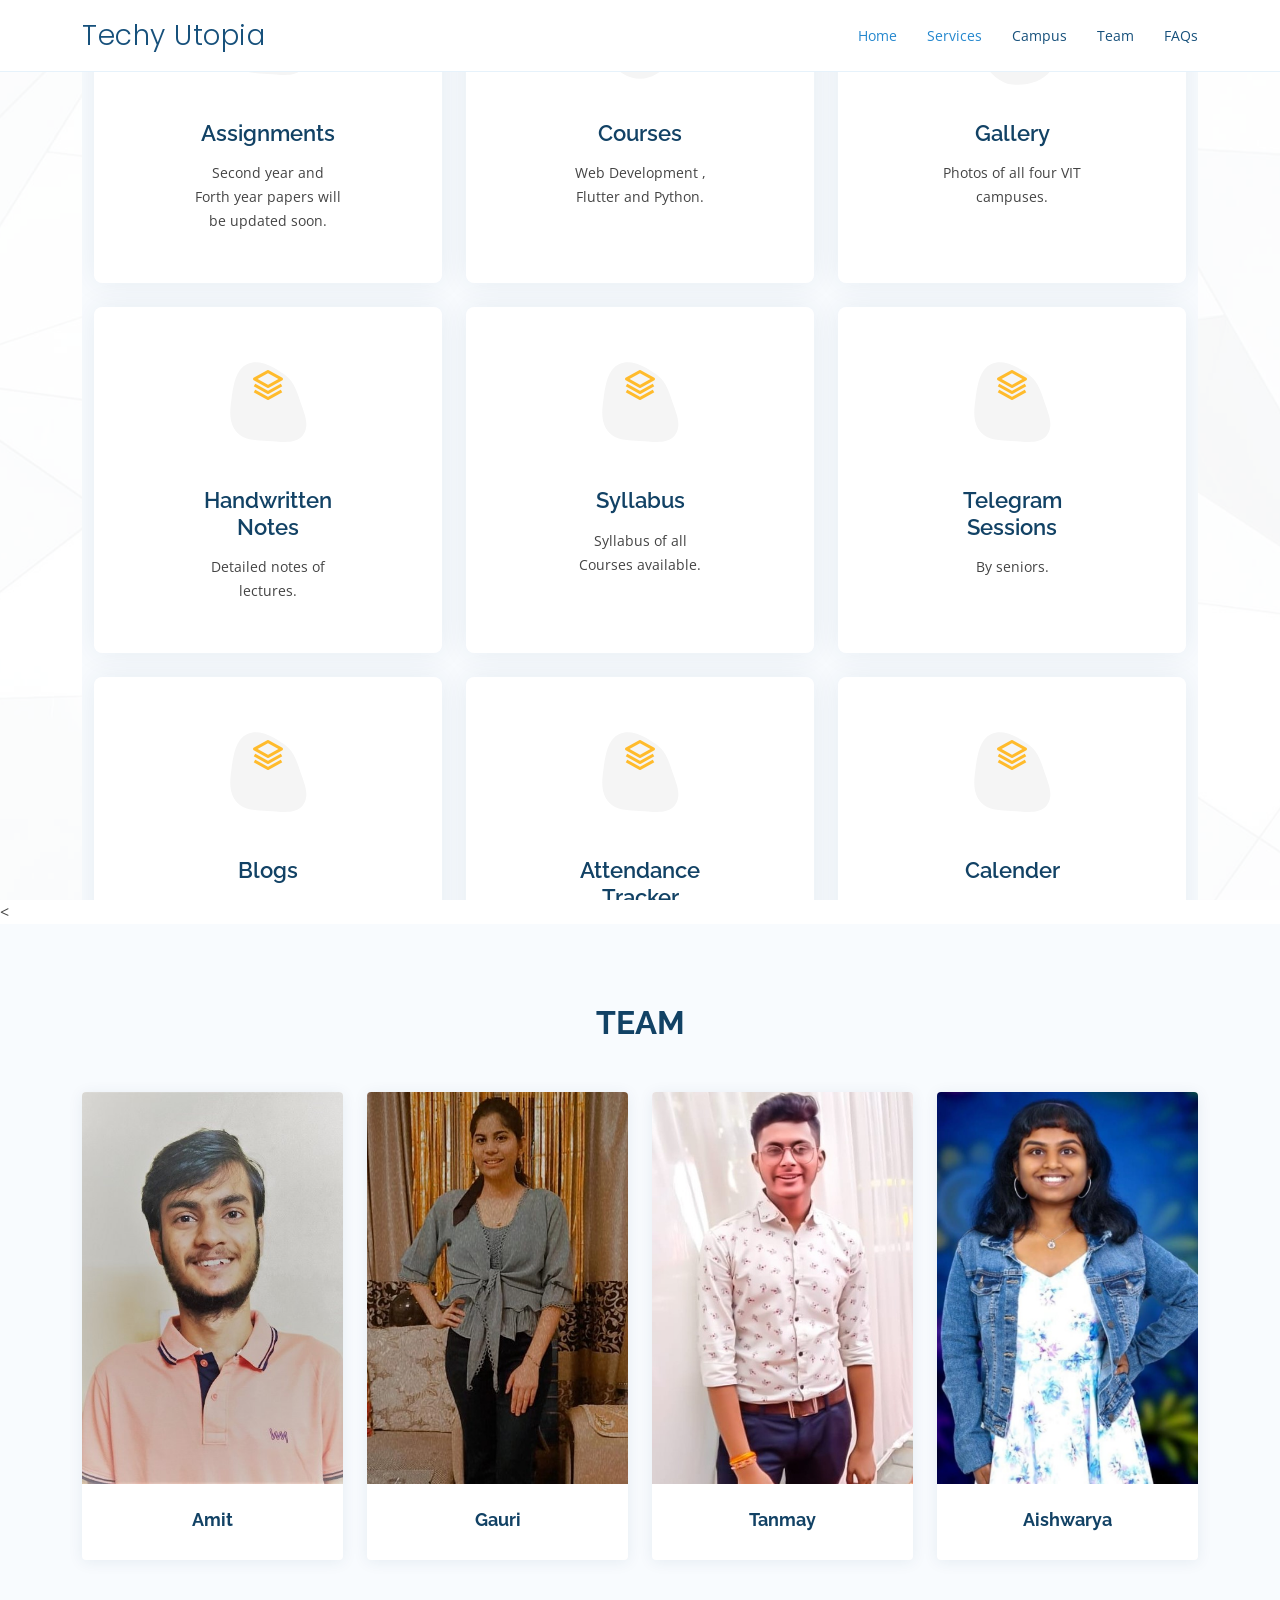
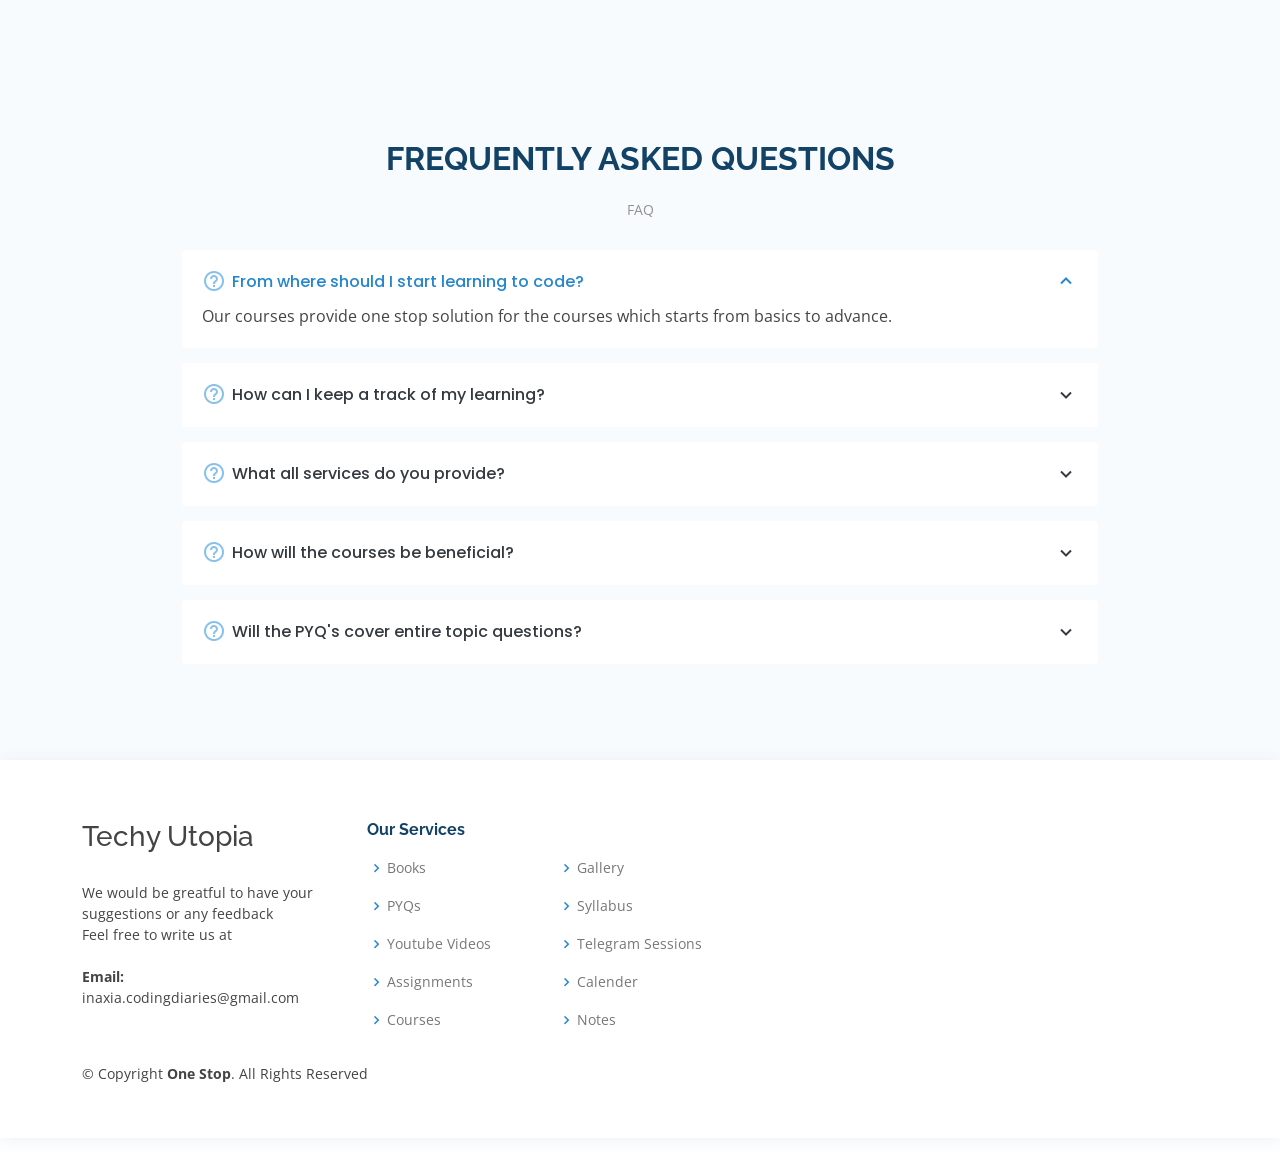
==== commit cdc9f4c9: "Further updates on website updates as of 0058" ====
--- a/index.html
+++ b/index.html
@@ -4,7 +4,7 @@
     <meta charset="utf-8" />
     <meta content="width=device-width, initial-scale=1.0" name="viewport" />
     
-    <title>One Stop</title>
+    <title>Techy Utopia</title>
     <meta content="" name="description" />
     <meta content="" name="keywords" />
 
@@ -46,12 +46,12 @@
 
     <header id="header" class="fixed-top">
       <div class="container d-flex align-items-center justify-content-between">
-        <h1 class="logo"><a href="index.html">One Stop</a></h1>
+        <h1 class="logo"><a href="index.html">Techy Utopia</a></h1>
         
 
         <nav id="navbar" class="navbar">
           <ul>
-            <li><a class="nav-link scrollto" href="#home">Home</a></li>
+            <li><a class="nav-link scrollto active" href="#hero">Home</a></li>
 
             
             <li><a class="nav-link scrollto" href="#services">Services</a></li>
@@ -66,7 +66,6 @@
             <li><a class="nav-link scrollto" href="#faq">FAQs</a></li>
 
 
-            <li><a class="nav-link scrollto" href="#contact">Contact</a></li>
 
           </ul>
           <i class="bi bi-list mobile-nav-toggle"></i>
@@ -366,10 +365,42 @@
                   </div>
                   <h4><a href=""> Telegram Sessions </a></h4>
                   <p>
-                    By Ankit Bhaiya.
-                  </p>
-                </div>
-              </div>
+                    By seniors.
+                  </p>
+                </div>
+              </div>
+
+              <div
+              class="col-lg-4 col-md-6 d-flex align-items-stretch mt-4"
+              data-aos="zoom-in"
+              data-aos-delay="100"
+            >
+              <div class="icon-box iconbox-yellow">
+                <div class="icon">
+                  <svg
+                    width="100"
+                    height="100"
+                    viewBox="0 0 600 600"
+                    xmlns="http://www.w3.org/2000/svg"
+                  >
+                    <path
+                      stroke="none"
+                      stroke-width="0"
+                      fill="#f5f5f5"
+                      d="M300,503.46388370962813C374.79870501325706,506.71871716319447,464.8034551963731,527.1746412648533,510.4981551193396,467.86667711651364C555.9287308511215,408.9015244558933,512.6030010748507,327.5744911775523,490.211057578863,256.5855673507754C471.097692560561,195.9906835881958,447.69079081568157,138.11976852964426,395.19560036434837,102.3242989838813C329.3053358748298,57.3949838291264,248.02791733380457,8.279543830951368,175.87071277845988,42.242879143198664C103.41431057327972,76.34704239035025,93.79494320519305,170.9812938413882,81.28167332365135,250.07896920659033C70.17666984294237,320.27484674793965,64.84698225790005,396.69656628748305,111.28512138212992,450.4950937839243C156.20124167950087,502.5303643271138,231.32542653798444,500.4755392045468,300,503.46388370962813"
+                    ></path>
+                  </svg>
+                  <i class="bx bx-layer"></i>
+                </div>
+                <h4><a href=""> Blogs </a></h4>
+                <p>
+                  Useful content with proper roadmaps.
+                </p>
+                <p>Upcoming...</p>
+    
+
+              </div>
+            </div>
 
               <div
                 class="col-lg-4 col-md-6 d-flex align-items-stretch mt-4"
@@ -428,7 +459,7 @@
                     </svg>
                     <i class="bx bx-layer"></i>
                   </div>
-                  <h4><a href="">Academic Calender </a></h4>
+                  <h4><a href="">Calender </a></h4>
                   
                   <p>
                     Upcoming...
@@ -440,8 +471,7 @@
         </section>
         <!-- End Sevices Section -->
 
-
-
+        <section id="campus">
         <div class="section-title">
           <h2>Vellore Institute of Technology</h2>
           <p>Branch</p>
@@ -498,6 +528,8 @@
             </div>
           </div>
         </div>
+</section>
+
 
       </div>
     </section>
@@ -506,7 +538,7 @@
 
 
     <main id="main">
-      <!--  -->
+      <
 
 
       
@@ -751,7 +783,20 @@
         <div class="container">
           <div class="row">
   
-            
+            <div class="col-lg-3 col-md-6 footer-contact">
+              <h3>Techy Utopia </h3>
+<br>
+              
+              <p>
+                We would be greatful to have your 
+                <br>suggestions or any feedback <br>
+                Feel free to write us at <br>
+                 <br>
+                
+                <strong>Email:</strong> inaxia.codingdiaries@gmail.com
+                <br>
+              </p>
+            </div>
   
             <div class="col-lg-2 col-md-6 footer-links">
               <h4>Our Services</h4>
--- a/assets/css/style.css
+++ b/assets/css/style.css
@@ -701,6 +701,195 @@
 }
 
 
+.portfolio .portfolio-item {
+  margin-bottom: 30px;
+}
+.portfolio #portfolio-flters {
+  padding: 0;
+  margin: 0 auto 35px auto;
+  list-style: none;
+  text-align: center;
+  border-radius: 50px;
+  padding: 2px 15px;
+}
+.portfolio #portfolio-flters li {
+  cursor: pointer;
+  display: inline-block;
+  padding: 10px 15px 8px 15px;
+  font-size: 14px;
+  font-weight: 600;
+  line-height: 1;
+  text-transform: uppercase;
+  color: #444444;
+  margin-bottom: 5px;
+  transition: all 0.3s ease-in-out;
+}
+.portfolio #portfolio-flters li:hover, .portfolio #portfolio-flters li.filter-active {
+  color: #2487ce;
+}
+.portfolio #portfolio-flters li:last-child {
+  margin-right: 0;
+}
+.portfolio .portfolio-wrap {
+  transition: 0.3s;
+  position: relative;
+  overflow: hidden;
+  z-index: 1;
+}
+.portfolio .portfolio-wrap::before {
+  content: "";
+  background: rgba(36, 135, 206, 0.6);
+  position: absolute;
+  left: 30px;
+  right: 30px;
+  top: 30px;
+  bottom: 30px;
+  transition: all ease-in-out 0.3s;
+  z-index: 2;
+  opacity: 0;
+}
+.portfolio .portfolio-wrap .portfolio-info {
+  opacity: 0;
+  position: absolute;
+  top: 0;
+  left: 0;
+  right: 0;
+  bottom: 0;
+  text-align: center;
+  z-index: 3;
+  transition: all ease-in-out 0.3s;
+  display: flex;
+  flex-direction: column;
+  justify-content: center;
+  align-items: center;
+}
+.portfolio .portfolio-wrap .portfolio-info::before {
+  display: block;
+  content: "";
+  width: 48px;
+  height: 48px;
+  position: absolute;
+  top: 35px;
+  left: 35px;
+  border-top: 3px solid #fff;
+  border-left: 3px solid #fff;
+  transition: all 0.5s ease 0s;
+  z-index: 9994;
+}
+.portfolio .portfolio-wrap .portfolio-info::after {
+  display: block;
+  content: "";
+  width: 48px;
+  height: 48px;
+  position: absolute;
+  bottom: 35px;
+  right: 35px;
+  border-bottom: 3px solid #fff;
+  border-right: 3px solid #fff;
+  transition: all 0.5s ease 0s;
+  z-index: 9994;
+}
+.portfolio .portfolio-wrap .portfolio-info h4 {
+  font-size: 20px;
+  color: #fff;
+  font-weight: 600;
+}
+.portfolio .portfolio-wrap .portfolio-info p {
+  color: #ffffff;
+  font-size: 14px;
+  text-transform: uppercase;
+  padding: 0;
+  margin: 0;
+}
+.portfolio .portfolio-wrap .portfolio-links {
+  text-align: center;
+  z-index: 4;
+}
+.portfolio .portfolio-wrap .portfolio-links a {
+  color: rgba(255, 255, 255, 0.6);
+  margin: 0 2px;
+  font-size: 28px;
+  display: inline-block;
+  transition: 0.3s;
+}
+.portfolio .portfolio-wrap .portfolio-links a:hover {
+  color: #fff;
+}
+.portfolio .portfolio-wrap:hover::before {
+  top: 0;
+  left: 0;
+  right: 0;
+  bottom: 0;
+  opacity: 1;
+}
+.portfolio .portfolio-wrap:hover .portfolio-info {
+  opacity: 1;
+}
+.portfolio .portfolio-wrap:hover .portfolio-info::before {
+  top: 15px;
+  left: 15px;
+}
+.portfolio .portfolio-wrap:hover .portfolio-info::after {
+  bottom: 15px;
+  right: 15px;
+}
+
+/*--------------------------------------------------------------
+# Portfolio Details
+--------------------------------------------------------------*/
+.portfolio-details {
+  padding-top: 40px;
+}
+.portfolio-details .portfolio-details-slider img {
+  width: 100%;
+}
+.portfolio-details .portfolio-details-slider .swiper-pagination {
+  margin-top: 20px;
+  position: relative;
+}
+.portfolio-details .portfolio-details-slider .swiper-pagination .swiper-pagination-bullet {
+  width: 12px;
+  height: 12px;
+  background-color: #fff;
+  opacity: 1;
+  border: 1px solid #2487ce;
+}
+.portfolio-details .portfolio-details-slider .swiper-pagination .swiper-pagination-bullet-active {
+  background-color: #2487ce;
+}
+.portfolio-details .portfolio-info {
+  padding: 30px;
+  box-shadow: 0px 0 30px rgba(18, 66, 101, 0.08);
+}
+.portfolio-details .portfolio-info h3 {
+  font-size: 22px;
+  font-weight: 700;
+  margin-bottom: 20px;
+  padding-bottom: 20px;
+  border-bottom: 1px solid #eee;
+}
+.portfolio-details .portfolio-info ul {
+  list-style: none;
+  padding: 0;
+  font-size: 15px;
+}
+.portfolio-details .portfolio-info ul li + li {
+  margin-top: 10px;
+}
+.portfolio-details .portfolio-description {
+  padding-top: 30px;
+}
+.portfolio-details .portfolio-description h2 {
+  font-size: 26px;
+  font-weight: 700;
+  margin-bottom: 20px;
+}
+.portfolio-details .portfolio-description p {
+  padding: 0;
+}
+
+
+
 
 
 
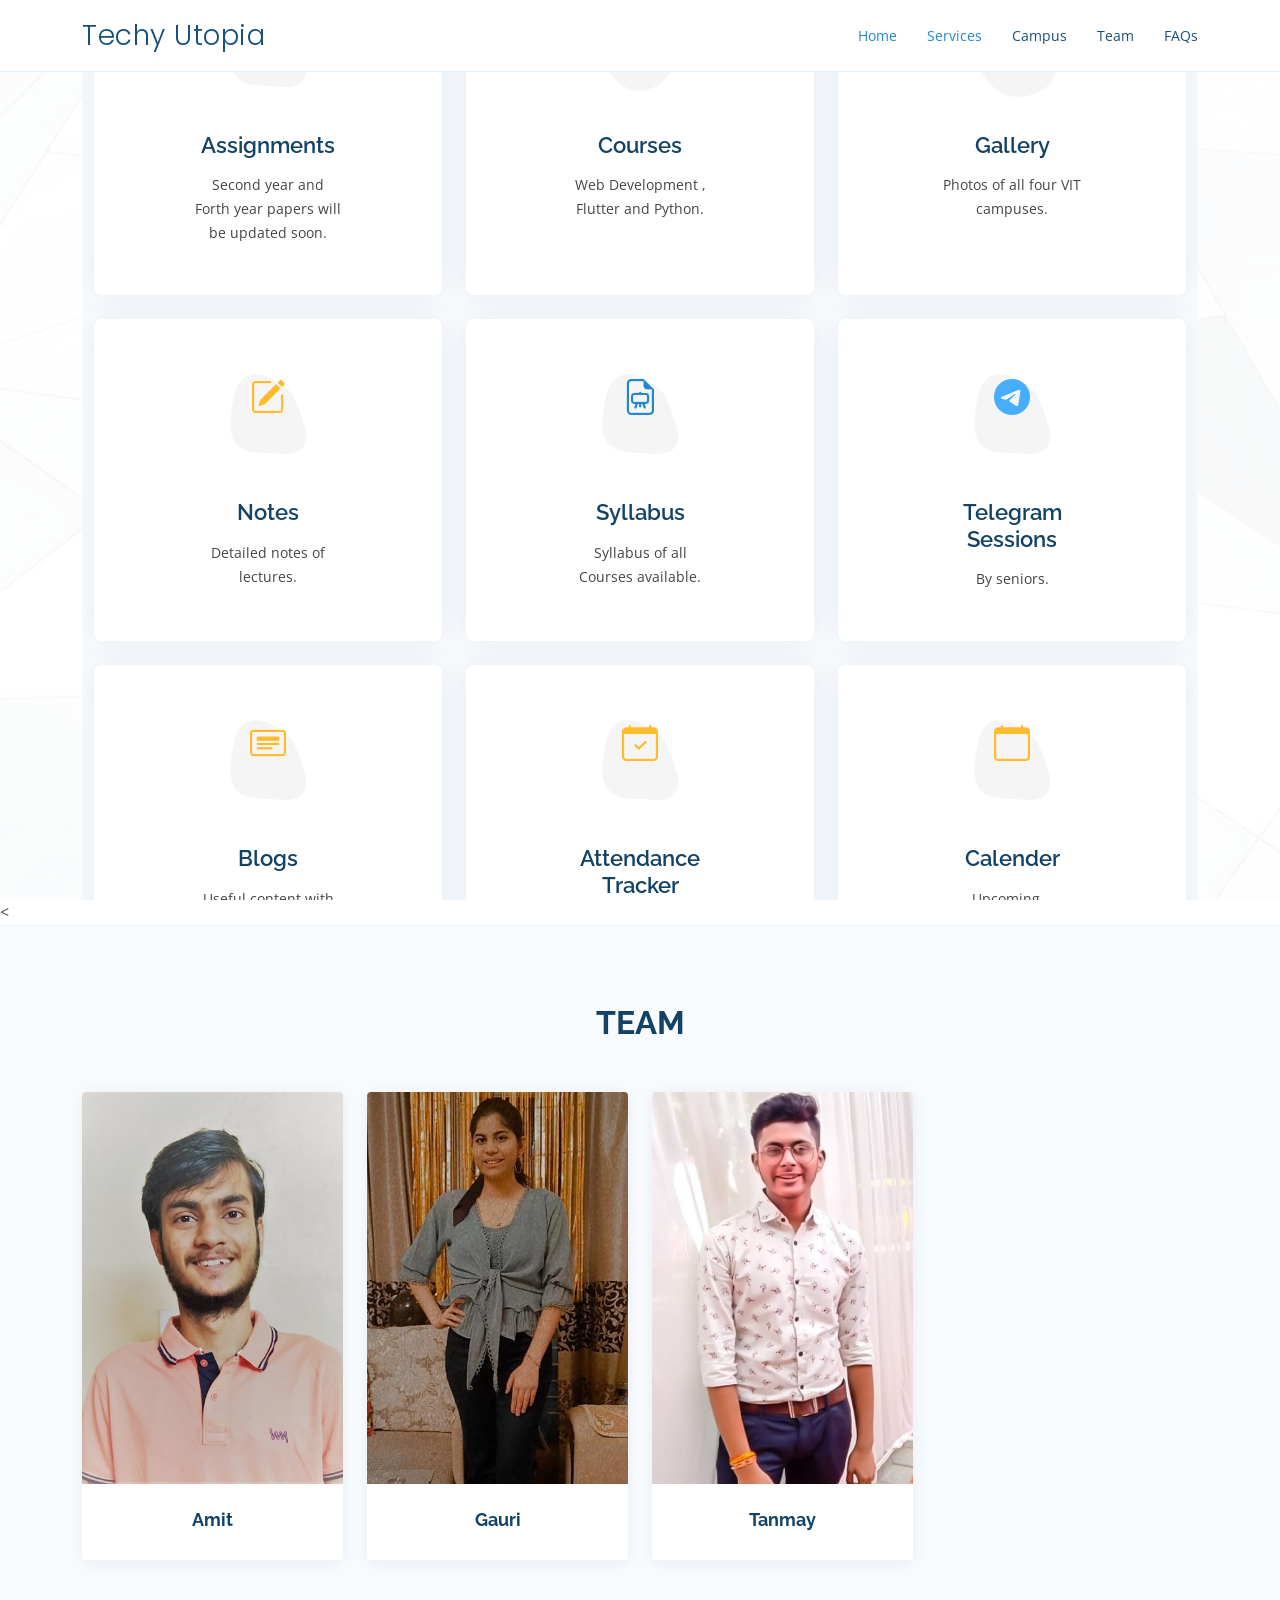
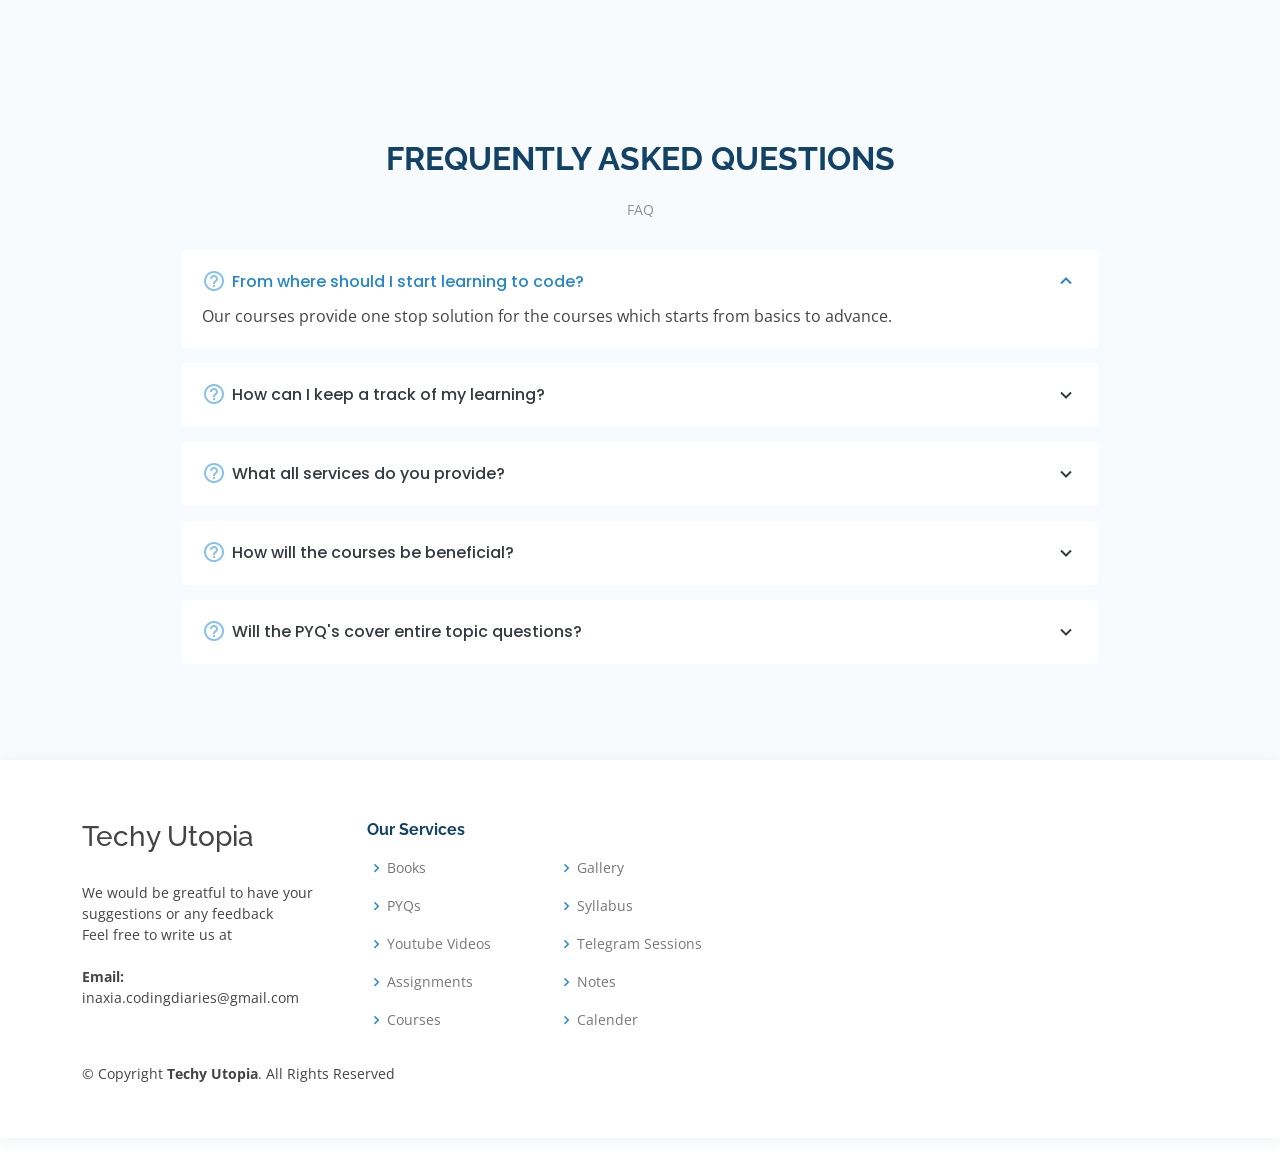
==== commit 6884cb84: "26 March" ====
--- a/index.html
+++ b/index.html
@@ -8,7 +8,8 @@
     <meta content="" name="description" />
     <meta content="" name="keywords" />
 
-
+<!-- Favicons -->
+<link href="assets/img/favicon.jpeg" rel="icon">
 
     <!-- Google Fonts -->
     <link
@@ -51,7 +52,7 @@
 
         <nav id="navbar" class="navbar">
           <ul>
-            <li><a class="nav-link scrollto active" href="#hero">Home</a></li>
+            <li><a class="nav-link scrollto active" href="index.html">Home</a></li>
 
             
             <li><a class="nav-link scrollto" href="#services">Services</a></li>
@@ -98,6 +99,7 @@
             <div class="section-title">
               <h2>Services</h2>
 
+
             </div>
 
             <div class="row">
@@ -121,9 +123,9 @@
                         d="M300,521.0016835830174C376.1290562159157,517.8887921683347,466.0731472004068,529.7835943286574,510.70327084640275,468.03025145048787C554.3714126377745,407.6079735673963,508.03601936045806,328.9844924480964,491.2728898941984,256.3432110539036C474.5976632858925,184.082847569629,479.9380746630129,96.60480741107993,416.23090153303,58.64404602377083C348.86323505073057,18.502131276798302,261.93793281208167,40.57373210992963,193.5410806939664,78.93577620505333C130.42746243093433,114.334589627462,98.30271207620316,179.96522072025542,76.75703585869454,249.04625023123273C51.97151888228291,328.5150500222984,13.704378332031375,421.85034740162234,66.52175969318436,486.19268352777647C119.04800174914682,550.1803526380478,217.28368757567262,524.383925680826,300,521.0016835830174"
                       ></path>
                     </svg>
-                    <i class="bx bx-file"></i>
-                  </div>
-                  <h4><a href="">E-Books</a></h4>
+                    <i class="bi bi-book"></i>
+                  </div>
+                  <h4><a href="books.html">E-Books</a></h4>
                   <p>
                     Books for all Courses.
                   </p>
@@ -151,9 +153,9 @@
                         d="M300,582.0697525312426C382.5290701553225,586.8405444964366,449.9789794690241,525.3245884688669,502.5850820975895,461.55621195738473C556.606425686781,396.0723002908107,615.8543463187945,314.28637112970534,586.6730223649479,234.56875336149918C558.9533121215079,158.8439757836574,454.9685369536778,164.00468322053177,381.49747125262974,130.76875717737553C312.15926192815925,99.40240125094834,248.97055460311594,18.661163978235184,179.8680185752513,50.54337015887873C110.5421016452524,82.52863877960104,119.82277516462835,180.83849132639028,109.12597500060166,256.43424936330496C100.08760227029461,320.3096726198365,92.17705696193138,384.0621239912766,124.79988738764834,439.7174275375508C164.83382741302287,508.01625554203684,220.96474134820875,577.5009287672846,300,582.0697525312426"
                       ></path>
                     </svg>
-                    <i class="bx bx-file"></i>
-                  </div>
-                  <h4><a href="https://mega.nz/folder/dcVVUApJ#bkpZzEc1zJs9S9wdZn7vTA" target="blank" > PYQs </a></h4>
+                    <i class="bi bi-file-earmark-text"></i>
+                  </div>
+                  <h4><a href="pyq.html"  > PYQs </a></h4>
                   <p>
                     Second year and Forth year papers will be updated soon.
                   </p>
@@ -165,14 +167,13 @@
                 data-aos="zoom-in"
                 data-aos-delay="300"
               >
-                <div class="icon-box iconbox-pink">
-                  <div class="icon">
-                    <svg
-                      width="100"
-                      height="100"
-                      viewBox="0 0 600 600"
-                      xmlns="http://www.w3.org/2000/svg"
-                    >
+                <div class="icon-box iconbox-red">
+                  <div class="icon">
+                    <svg
+                      width="100"
+                      height="100"
+                      viewBox="0 0 600 600"
+                      xmlns="http://www.w3.org/2000/svg">
                       <path
                         stroke="none"
                         stroke-width="0"
@@ -180,9 +181,9 @@
                         d="M300,541.5067337569781C382.14930387511276,545.0595476570109,479.8736841581634,548.3450877840088,526.4010558755058,480.5488172755941C571.5218469581645,414.80211281144784,517.5187510058486,332.0715597781072,496.52539010469104,255.14436215662573C477.37192572678356,184.95920475031193,473.57363656557914,105.61284051026155,413.0603344069578,65.22779650032875C343.27470386102294,18.654635553484475,251.2091493199835,5.337323636656869,175.0934190732945,40.62881213300186C97.87086631185822,76.43348514350839,51.98124368387456,156.15599469081315,36.44837278890362,239.84606092416172C21.716077023791087,319.22268207091537,43.775223500013084,401.1760424656574,96.891909868211,461.97329694683043C147.22146801428983,519.5804099606455,223.5754009179313,538.201503339737,300,541.5067337569781"
                       ></path>
                     </svg>
-                    <i class="bx bx-tachometer"></i>
-                  </div>
-                  <h4><a href="">Youtube Videos</a></h4>
+                    <i class="bi bi-youtube"></i>
+                  </div>
+                  <h4><a href="Youtube.html">Youtube Videos</a></h4>
                   <p>
                     Recommended Youtube Videos for Learning.
                   </p>
@@ -209,9 +210,9 @@
                         d="M300,503.46388370962813C374.79870501325706,506.71871716319447,464.8034551963731,527.1746412648533,510.4981551193396,467.86667711651364C555.9287308511215,408.9015244558933,512.6030010748507,327.5744911775523,490.211057578863,256.5855673507754C471.097692560561,195.9906835881958,447.69079081568157,138.11976852964426,395.19560036434837,102.3242989838813C329.3053358748298,57.3949838291264,248.02791733380457,8.279543830951368,175.87071277845988,42.242879143198664C103.41431057327972,76.34704239035025,93.79494320519305,170.9812938413882,81.28167332365135,250.07896920659033C70.17666984294237,320.27484674793965,64.84698225790005,396.69656628748305,111.28512138212992,450.4950937839243C156.20124167950087,502.5303643271138,231.32542653798444,500.4755392045468,300,503.46388370962813"
                       ></path>
                     </svg>
-                    <i class="bx bx-layer"></i>
-                  </div>
-                  <h4><a href="">Assignments </a></h4>
+                    <i class="bi bi-files"></i>
+                  </div>
+                  <h4><a href="assignments.html"> Assignments </a></h4>
                   <p>
                     Second year and Forth year papers will be updated soon.
                   </p>
@@ -223,7 +224,7 @@
                 data-aos="zoom-in"
                 data-aos-delay="200"
               >
-                <div class="icon-box iconbox-red">
+                <div class="icon-box iconbox-success">
                   <div class="icon">
                     <svg
                       width="100"
@@ -238,9 +239,9 @@
                         d="M300,532.3542879108572C369.38199826031484,532.3153073249985,429.10787420159085,491.63046689027357,474.5244479745417,439.17860296908856C522.8885846962883,383.3225815378663,569.1668002868075,314.3205725914397,550.7432151929288,242.7694973846089C532.6665558377875,172.5657663291529,456.2379748765914,142.6223662098291,390.3689995646985,112.34683881706744C326.66090330228417,83.06452184765237,258.84405631176094,53.51806209861945,193.32584062364296,78.48882559362697C121.61183558270385,105.82097193414197,62.805066853699245,167.19869350419734,48.57481801355237,242.6138429142374C34.843463184063346,315.3850353017275,76.69343916112496,383.4422959591041,125.22947124332185,439.3748458443577C170.7312796277747,491.8107796887764,230.57421082200815,532.3932930995766,300,532.3542879108572"
                       ></path>
                     </svg>
-                    <i class="bx bx-slideshow"></i>
-                  </div>
-                  <h4><a href="https://mega.nz/folder/3WhSkBjJ#YSDBnDegckd9-xSQ04W0qA" target="blank">Courses</a></h4>
+                    <i class="bi bi-code-slash"></i>
+                  </div>
+                  <h4><a href="courses.html" >Courses</a></h4>
                   <p>
                     Web Development , Flutter and Python.
                   </p>
@@ -267,7 +268,7 @@
                         d="M300,566.797414625762C385.7384707136149,576.1784315230908,478.7894351017131,552.8928747891023,531.9192734346935,484.94944893311C584.6109503024035,417.5663521118492,582.489472248146,322.67544863468447,553.9536738515405,242.03673114598146C529.1557734026468,171.96086150256528,465.24506316201064,127.66468636344209,395.9583748389544,100.7403814666027C334.2173773831606,76.7482773500951,269.4350130405921,84.62216499799875,207.1952322260088,107.2889140133804C132.92018162631612,134.33871894543012,41.79353780512637,160.00259165414826,22.644507872594943,236.69541883565114C3.319112789854554,314.0945973066697,72.72355303640163,379.243833228382,124.04198916343866,440.3218312028393C172.9286146004772,498.5055451809895,224.45579914871206,558.5317968840102,300,566.797414625762"
                       ></path>
                     </svg>
-                    <i class="bx bx-arch"></i>
+                    <i class="bi bi-card-image"></i>
                   </div>
                   <h4><a href="gallery.html">Gallery</a></h4>
                   <p>
@@ -299,9 +300,9 @@
                         d="M300,503.46388370962813C374.79870501325706,506.71871716319447,464.8034551963731,527.1746412648533,510.4981551193396,467.86667711651364C555.9287308511215,408.9015244558933,512.6030010748507,327.5744911775523,490.211057578863,256.5855673507754C471.097692560561,195.9906835881958,447.69079081568157,138.11976852964426,395.19560036434837,102.3242989838813C329.3053358748298,57.3949838291264,248.02791733380457,8.279543830951368,175.87071277845988,42.242879143198664C103.41431057327972,76.34704239035025,93.79494320519305,170.9812938413882,81.28167332365135,250.07896920659033C70.17666984294237,320.27484674793965,64.84698225790005,396.69656628748305,111.28512138212992,450.4950937839243C156.20124167950087,502.5303643271138,231.32542653798444,500.4755392045468,300,503.46388370962813"
                       ></path>
                     </svg>
-                    <i class="bx bx-layer"></i>
-                  </div>
-                  <h4><a href="">Handwritten Notes </a></h4>
+                    <i class="bi bi-pencil-square"></i>
+                  </div>
+                  <h4><a href="notes.html"> Notes </a></h4>
                   <p>
                     Detailed notes of lectures.
                   </p>
@@ -314,7 +315,7 @@
                 data-aos="zoom-in"
                 data-aos-delay="100"
               >
-                <div class="icon-box iconbox-yellow">
+                <div class="icon-box iconbox-grey">
                   <div class="icon">
                     <svg
                       width="100"
@@ -329,9 +330,9 @@
                         d="M300,503.46388370962813C374.79870501325706,506.71871716319447,464.8034551963731,527.1746412648533,510.4981551193396,467.86667711651364C555.9287308511215,408.9015244558933,512.6030010748507,327.5744911775523,490.211057578863,256.5855673507754C471.097692560561,195.9906835881958,447.69079081568157,138.11976852964426,395.19560036434837,102.3242989838813C329.3053358748298,57.3949838291264,248.02791733380457,8.279543830951368,175.87071277845988,42.242879143198664C103.41431057327972,76.34704239035025,93.79494320519305,170.9812938413882,81.28167332365135,250.07896920659033C70.17666984294237,320.27484674793965,64.84698225790005,396.69656628748305,111.28512138212992,450.4950937839243C156.20124167950087,502.5303643271138,231.32542653798444,500.4755392045468,300,503.46388370962813"
                       ></path>
                     </svg>
-                    <i class="bx bx-layer"></i>
-                  </div>
-                  <h4><a href="">Syllabus </a></h4>
+                    <i class="bi bi-file-earmark-easel"></i>
+                  </div>
+                  <h4><a href="syllabus.html">Syllabus </a></h4>
                   <p>
                     Syllabus of all Courses available.
                   </p>
@@ -346,7 +347,7 @@
                 data-aos="zoom-in"
                 data-aos-delay="100"
               >
-                <div class="icon-box iconbox-yellow">
+                <div class="icon-box iconbox-blue">
                   <div class="icon">
                     <svg
                       width="100"
@@ -361,9 +362,9 @@
                         d="M300,503.46388370962813C374.79870501325706,506.71871716319447,464.8034551963731,527.1746412648533,510.4981551193396,467.86667711651364C555.9287308511215,408.9015244558933,512.6030010748507,327.5744911775523,490.211057578863,256.5855673507754C471.097692560561,195.9906835881958,447.69079081568157,138.11976852964426,395.19560036434837,102.3242989838813C329.3053358748298,57.3949838291264,248.02791733380457,8.279543830951368,175.87071277845988,42.242879143198664C103.41431057327972,76.34704239035025,93.79494320519305,170.9812938413882,81.28167332365135,250.07896920659033C70.17666984294237,320.27484674793965,64.84698225790005,396.69656628748305,111.28512138212992,450.4950937839243C156.20124167950087,502.5303643271138,231.32542653798444,500.4755392045468,300,503.46388370962813"
                       ></path>
                     </svg>
-                    <i class="bx bx-layer"></i>
-                  </div>
-                  <h4><a href=""> Telegram Sessions </a></h4>
+                    <i class="bi bi-telegram"></i>
+                  </div>
+                  <h4><a href="telegram_sessions.html"> Telegram Sessions </a></h4>
                   <p>
                     By seniors.
                   </p>
@@ -390,7 +391,7 @@
                       d="M300,503.46388370962813C374.79870501325706,506.71871716319447,464.8034551963731,527.1746412648533,510.4981551193396,467.86667711651364C555.9287308511215,408.9015244558933,512.6030010748507,327.5744911775523,490.211057578863,256.5855673507754C471.097692560561,195.9906835881958,447.69079081568157,138.11976852964426,395.19560036434837,102.3242989838813C329.3053358748298,57.3949838291264,248.02791733380457,8.279543830951368,175.87071277845988,42.242879143198664C103.41431057327972,76.34704239035025,93.79494320519305,170.9812938413882,81.28167332365135,250.07896920659033C70.17666984294237,320.27484674793965,64.84698225790005,396.69656628748305,111.28512138212992,450.4950937839243C156.20124167950087,502.5303643271138,231.32542653798444,500.4755392045468,300,503.46388370962813"
                     ></path>
                   </svg>
-                  <i class="bx bx-layer"></i>
+                  <i class="bi bi-card-heading"></i>
                 </div>
                 <h4><a href=""> Blogs </a></h4>
                 <p>
@@ -422,7 +423,7 @@
                         d="M300,503.46388370962813C374.79870501325706,506.71871716319447,464.8034551963731,527.1746412648533,510.4981551193396,467.86667711651364C555.9287308511215,408.9015244558933,512.6030010748507,327.5744911775523,490.211057578863,256.5855673507754C471.097692560561,195.9906835881958,447.69079081568157,138.11976852964426,395.19560036434837,102.3242989838813C329.3053358748298,57.3949838291264,248.02791733380457,8.279543830951368,175.87071277845988,42.242879143198664C103.41431057327972,76.34704239035025,93.79494320519305,170.9812938413882,81.28167332365135,250.07896920659033C70.17666984294237,320.27484674793965,64.84698225790005,396.69656628748305,111.28512138212992,450.4950937839243C156.20124167950087,502.5303643271138,231.32542653798444,500.4755392045468,300,503.46388370962813"
                       ></path>
                     </svg>
-                    <i class="bx bx-layer"></i>
+                    <i class="bi bi-calendar-check"></i>
                   </div>
                   <h4><a href=""> Attendance Tracker </a></h4>
                   <p>
@@ -457,7 +458,7 @@
                         d="M300,503.46388370962813C374.79870501325706,506.71871716319447,464.8034551963731,527.1746412648533,510.4981551193396,467.86667711651364C555.9287308511215,408.9015244558933,512.6030010748507,327.5744911775523,490.211057578863,256.5855673507754C471.097692560561,195.9906835881958,447.69079081568157,138.11976852964426,395.19560036434837,102.3242989838813C329.3053358748298,57.3949838291264,248.02791733380457,8.279543830951368,175.87071277845988,42.242879143198664C103.41431057327972,76.34704239035025,93.79494320519305,170.9812938413882,81.28167332365135,250.07896920659033C70.17666984294237,320.27484674793965,64.84698225790005,396.69656628748305,111.28512138212992,450.4950937839243C156.20124167950087,502.5303643271138,231.32542653798444,500.4755392045468,300,503.46388370962813"
                       ></path>
                     </svg>
-                    <i class="bx bx-layer"></i>
+                    <i class="bi bi-calendar"></i>
                   </div>
                   <h4><a href="">Calender </a></h4>
                   
@@ -625,7 +626,7 @@
               </div>
             </div>
 
-            <div
+            <!-- <div
               class="col-lg-3 col-md-6 d-flex align-items-stretch"
               data-aos="fade-up"
               data-aos-delay="400"
@@ -647,7 +648,7 @@
                   <h4>Aishwarya</h4>
                 </div>
               </div>
-            </div>
+            </div> -->
           </div>
         </div>
       </section>
@@ -801,29 +802,29 @@
             <div class="col-lg-2 col-md-6 footer-links">
               <h4>Our Services</h4>
               <ul>
-                <li><i class="bx bx-chevron-right"></i> <a href="#">Books</a></li>
-                <li><i class="bx bx-chevron-right"></i> <a href="#">PYQs</a></li>
-                <li><i class="bx bx-chevron-right"></i> <a href="#">Youtube Videos</a></li>
-                <li><i class="bx bx-chevron-right"></i> <a href="#">Assignments</a></li>
-                <li><i class="bx bx-chevron-right"></i> <a href="#">Courses</a></li>
+                <li><i class="bx bx-chevron-right"></i> <a href="books.html">Books</a></li>
+                <li><i class="bx bx-chevron-right"></i> <a href="pyq.html">PYQs</a></li>
+                <li><i class="bx bx-chevron-right"></i> <a href="youtube.html">Youtube Videos</a></li>
+                <li><i class="bx bx-chevron-right"></i> <a href="assignments.html">Assignments</a></li>
+                <li><i class="bx bx-chevron-right"></i> <a href="courses.html">Courses</a></li>
               </ul>
             </div>
   
             <div class="col-lg-3 col-md-6 footer-links">
               <h4> <br>  </h4>
               <ul>
-                <li><i class="bx bx-chevron-right"></i> <a href="#">Gallery</a></li>
-                <li><i class="bx bx-chevron-right"></i> <a href="#">Syllabus</a></li>
-                <li><i class="bx bx-chevron-right"></i> <a href="#Telegram Sessions">Telegram Sessions</a></li>
-                <li><i class="bx bx-chevron-right"></i> <a href="#">Calender</a></li>
-                <li><i class="bx bx-chevron-right"></i> <a href="#">Notes</a></li>
+                <li><i class="bx bx-chevron-right"></i> <a href="gallery.html">Gallery</a></li>
+                <li><i class="bx bx-chevron-right"></i> <a href="syllabus.html">Syllabus</a></li>
+                <li><i class="bx bx-chevron-right"></i> <a href="telegram_sessions.html">Telegram Sessions</a></li>
+                <li><i class="bx bx-chevron-right"></i> <a href="notes.html">Notes</a></li>
+                <li><i class="bx bx-chevron-right"></i> <a href="">Calender</a></li>
               </ul>
             </div>
 
             <div class="container d-md-flex py-4">
               <div class="me-md-auto text-center text-md-start">
                 <div class="copyright">
-                  &copy; Copyright <strong><span>One Stop</span></strong
+                  &copy; Copyright <strong><span>Techy Utopia</span></strong
                   >. All Rights Reserved
                 </div>
               </div>
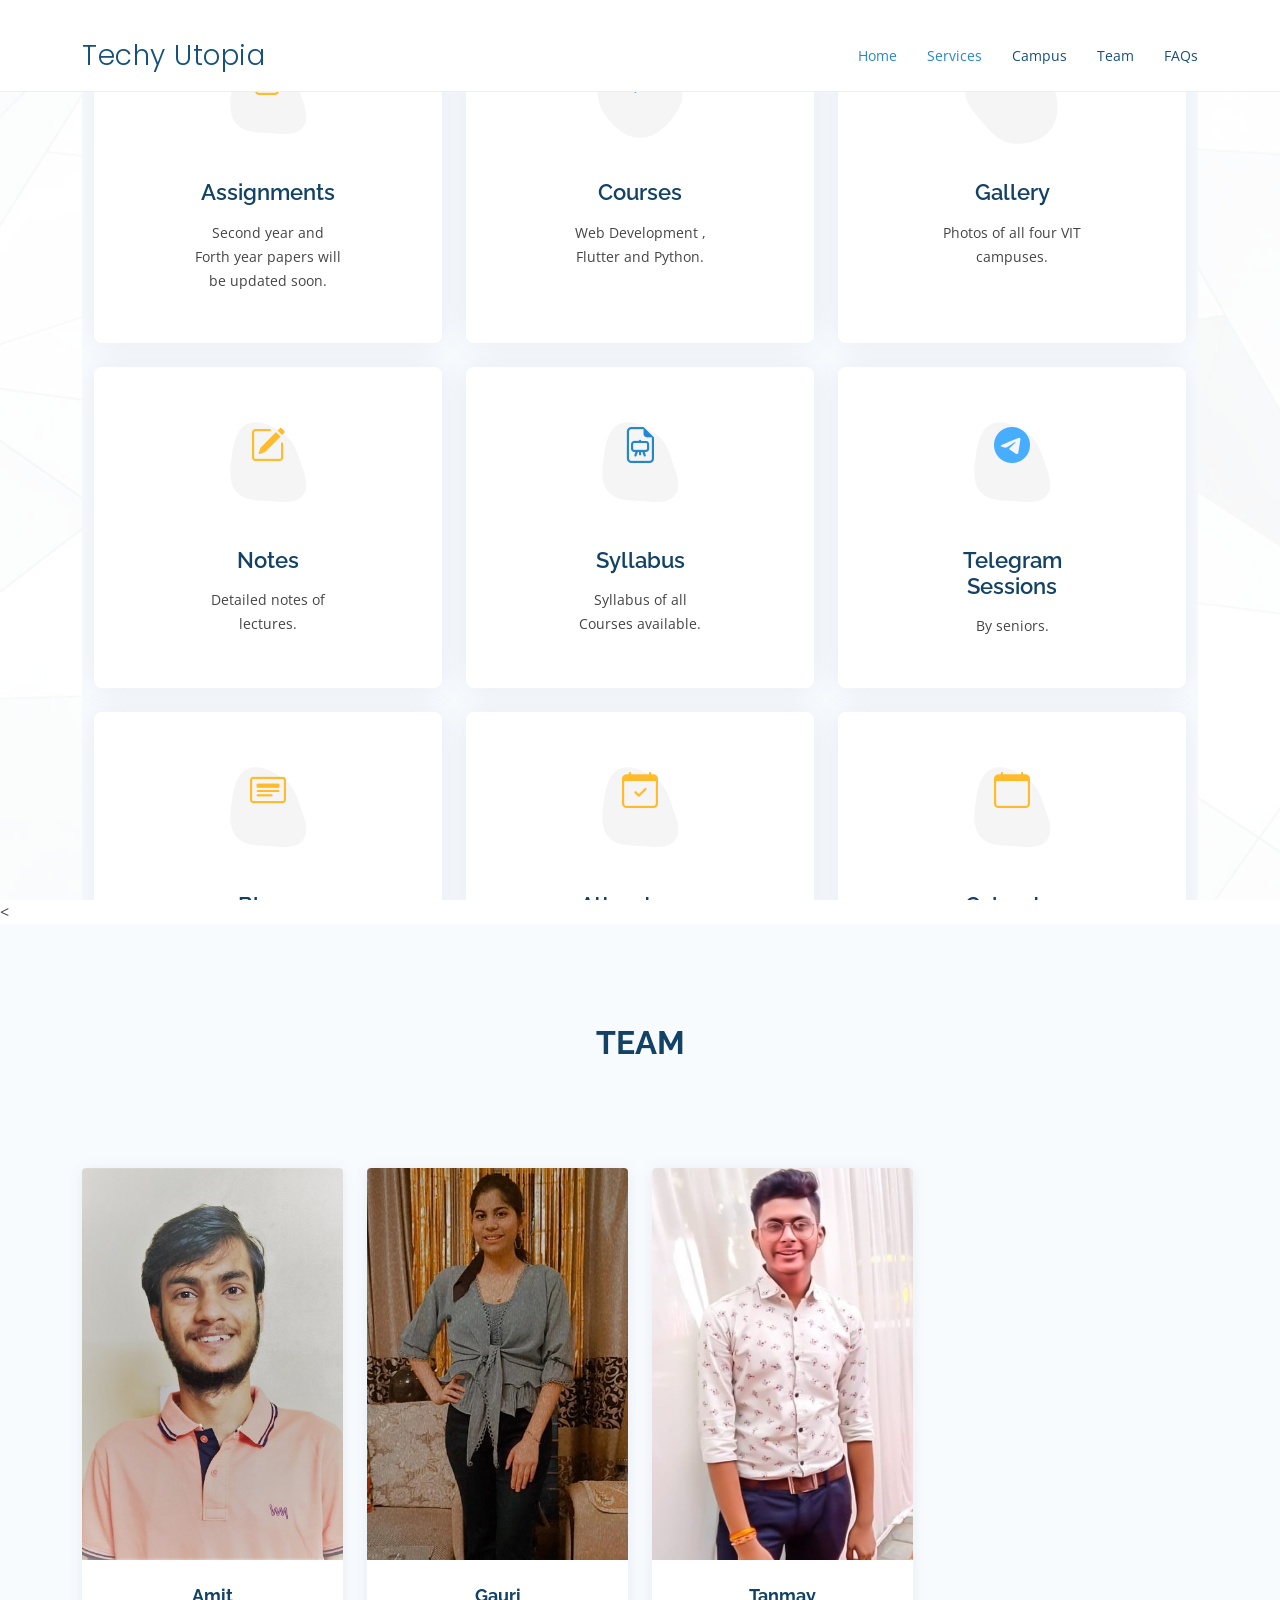
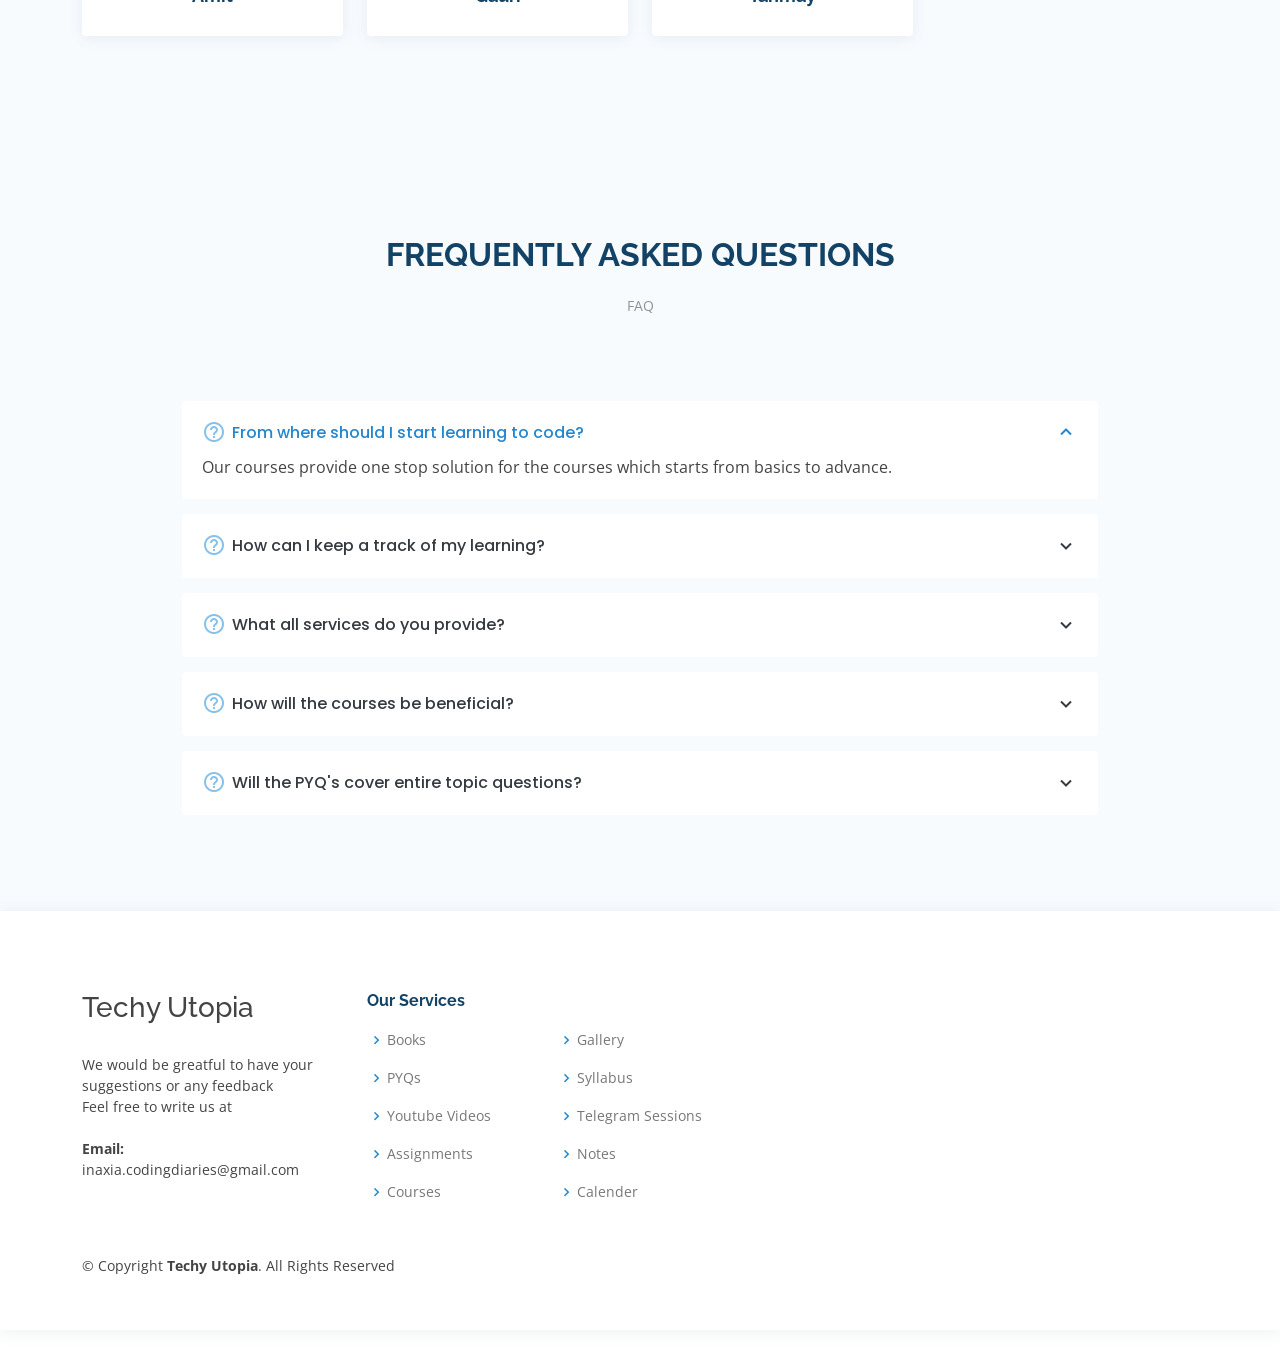
==== commit 4c1bf4c6: "Changes in HTML files till 27 March 3:45" ====
--- a/index.html
+++ b/index.html
@@ -183,7 +183,7 @@
                     </svg>
                     <i class="bi bi-youtube"></i>
                   </div>
-                  <h4><a href="Youtube.html">Youtube Videos</a></h4>
+                  <h4><a href="youtube.html">Youtube Videos</a></h4>
                   <p>
                     Recommended Youtube Videos for Learning.
                   </p>
@@ -618,6 +618,9 @@
                     
                     <a href="https://www.linkedin.com/in/tanmay19" target="_blank"><i class="bi bi-linkedin"></i></a>
                     <a href="https://twitter.com/TanmayChouhan19?t=gt9tt3wJVGvulw3ajRkrVg&s=08" target="_blank" ><i class="bi bi-twitter" ></i></a>
+                    
+                    </a>
+                    
                   </div>
                 </div>
                 <div class="member-info">
--- a/assets/css/style.css
+++ b/assets/css/style.css
@@ -263,10 +263,10 @@
 .navbar-mobile .getstarted, .navbar-mobile .getstarted:focus {
   margin: 15px;
 }
-.navbar-mobile .dropdown ul {
+.navbar-mobile {
   position: static;
   display: none;
-  margin: 10px 20px;
+  margin: 10% 20;
   padding: 10px 0;
   z-index: 99;
   opacity: 1;
@@ -274,16 +274,16 @@
   background: #fff;
   box-shadow: 0px 0px 30px rgba(127, 137, 161, 0.25);
 }
-.navbar-mobile .dropdown ul li {
+.navbar-mobile {
   min-width: 200px;
 }
-.navbar-mobile .dropdown ul a {
+.navbar-mobile  {
   padding: 10px 20px;
 }
-.navbar-mobile .dropdown ul a i {
+.navbar-mobile {
   font-size: 12px;
 }
-.navbar-mobile .dropdown ul a:hover, .navbar-mobile .dropdown ul .active:hover, .navbar-mobile .dropdown ul li:hover > a {
+.navbar-mobile  .navbar-mobile .active:hover, .navbar-mobile > a {
   color: #2487ce;
 }
 .navbar-mobile .dropdown > .dropdown-active {
@@ -427,6 +427,7 @@
 .section-title {
   text-align: center;
   padding-bottom: 30px;
+  margin-bottom: 5%;
 }
 .section-title h2 {
   font-size: 32px;
@@ -887,10 +888,119 @@
 .portfolio-details .portfolio-description p {
   padding: 0;
 }
-
-
-
-
+#clients .justify-content-center.img.img-fluid{
+border-radius: 100%;
+
+}
+
+
+.container {
+  margin-top: 20px;
+}
+
+/* Carousel Styles */
+.carousel-indicators .active {
+  background-color: #2980b9;
+}
+
+.carousel-inner img {
+  width: 100%;
+  max-height: 460px
+}
+
+.carousel-control {
+  width: 0;
+}
+
+.carousel-control.left,
+.carousel-control.right {
+opacity: 1;
+filter: alpha(opacity=100);
+background-image: none;
+background-repeat: no-repeat;
+text-shadow: none;
+}
+
+.carousel-control.left span {
+padding: 15px;
+}
+
+.carousel-control.right span {
+padding: 15px;
+}
+
+.carousel-control .glyphicon-chevron-left, 
+.carousel-control .glyphicon-chevron-right, 
+.carousel-control .icon-prev, 
+.carousel-control .icon-next {
+position: absolute;
+top: 45%;
+z-index: 5;
+display: inline-block;
+}
+
+.carousel-control .glyphicon-chevron-left,
+.carousel-control .icon-prev {
+left: 0;
+}
+
+.carousel-control .glyphicon-chevron-right,
+.carousel-control .icon-next {
+right: 0;
+}
+
+.carousel-control.left span,
+.carousel-control.right span {
+background-color: #000;
+}
+
+.carousel-control.left span:hover,
+.carousel-control.right span:hover {
+opacity: .7;
+filter: alpha(opacity=70);
+}
+
+/* Carousel Header Styles */
+.header-text {
+  position: absolute;
+  top: 20%;
+  left: 1.8%;
+  right: auto;
+  width: 96.66666666666666%;
+  color: #fff;
+}
+
+.header-text h2 {
+  font-size: 40px;
+}
+
+.header-text h2 span {
+  background-color: #2980b9;
+padding: 10px;
+}
+
+.header-text h3 span {
+background-color: #000;
+padding: 15px;
+}
+
+.btn-min-block {
+  min-width: 170px;
+  line-height: 26px;
+}
+
+.btn-theme {
+  color: #fff;
+  background-color: transparent;
+  border: 2px solid #fff;
+  margin-right: 15px;
+}
+
+.btn-theme:hover {
+  color: #000;
+  background-color: #fff;
+  border-color: #fff;
+}
 
 
 
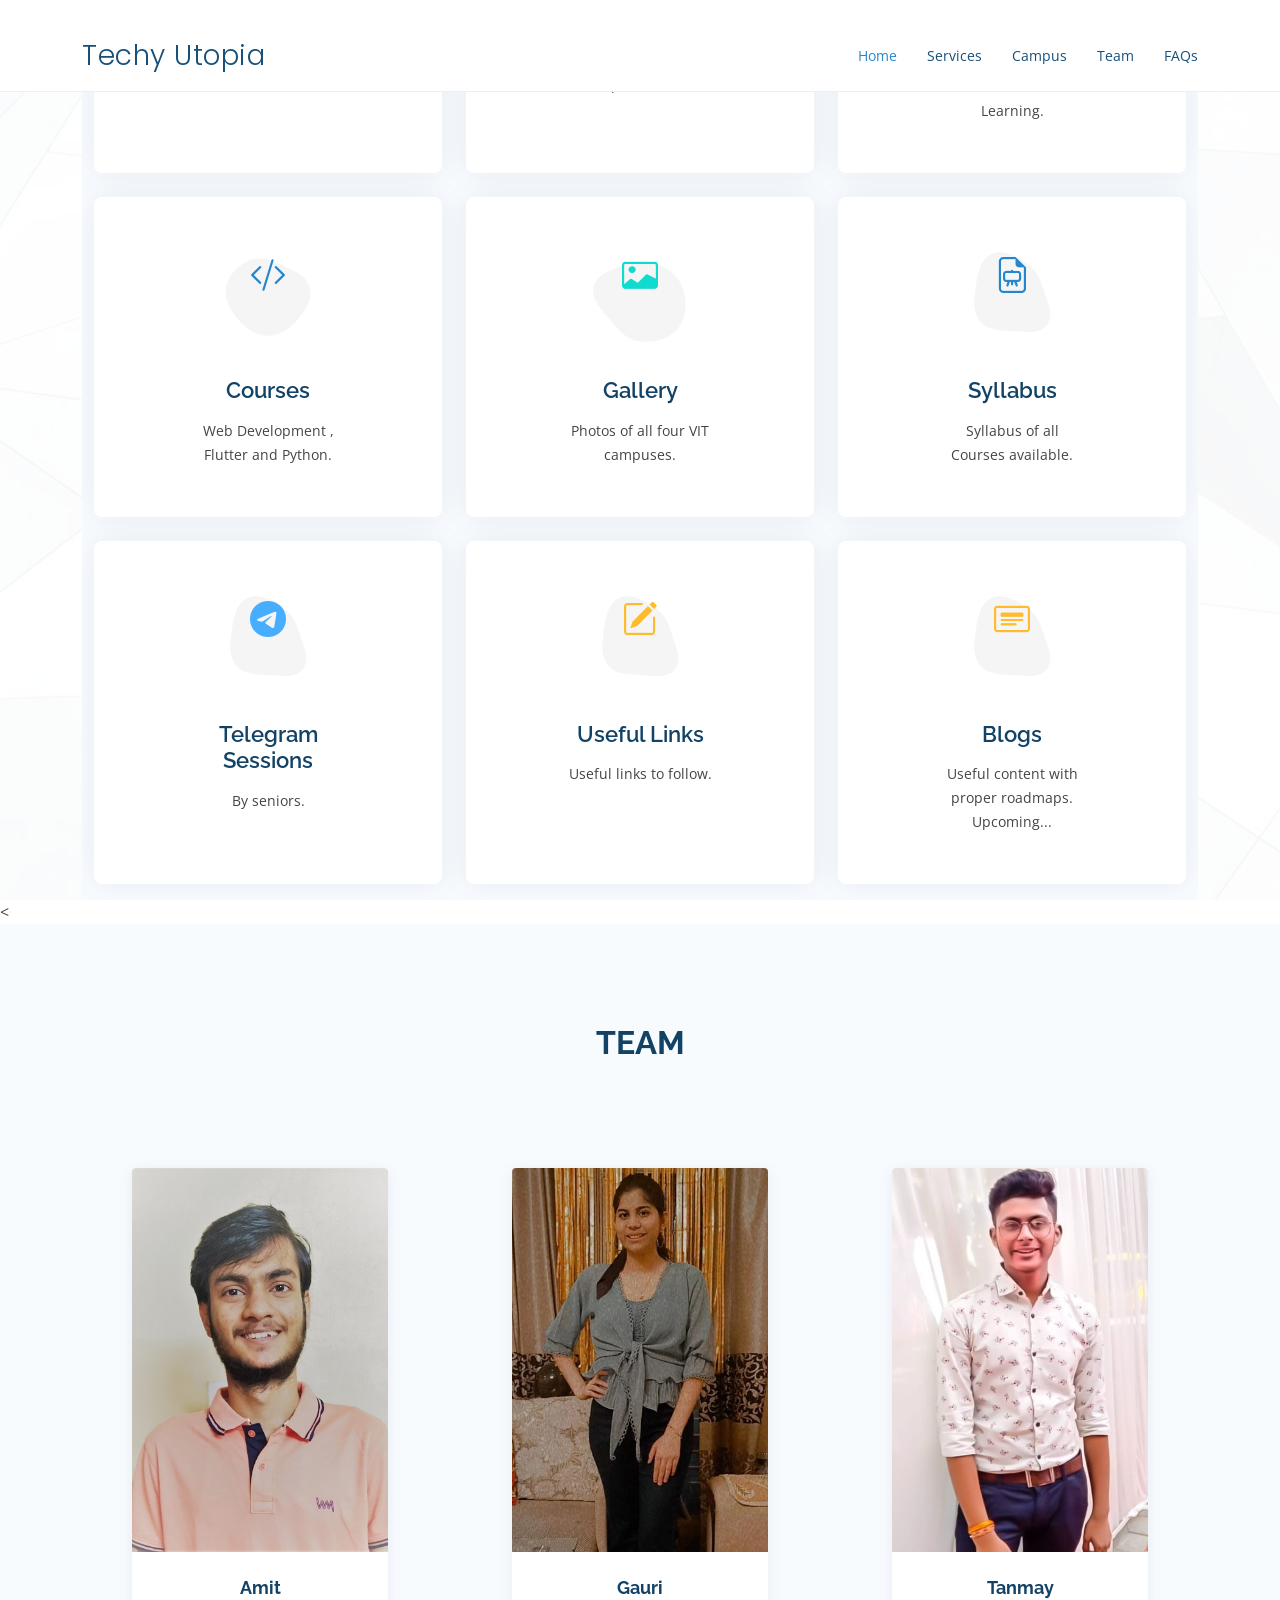
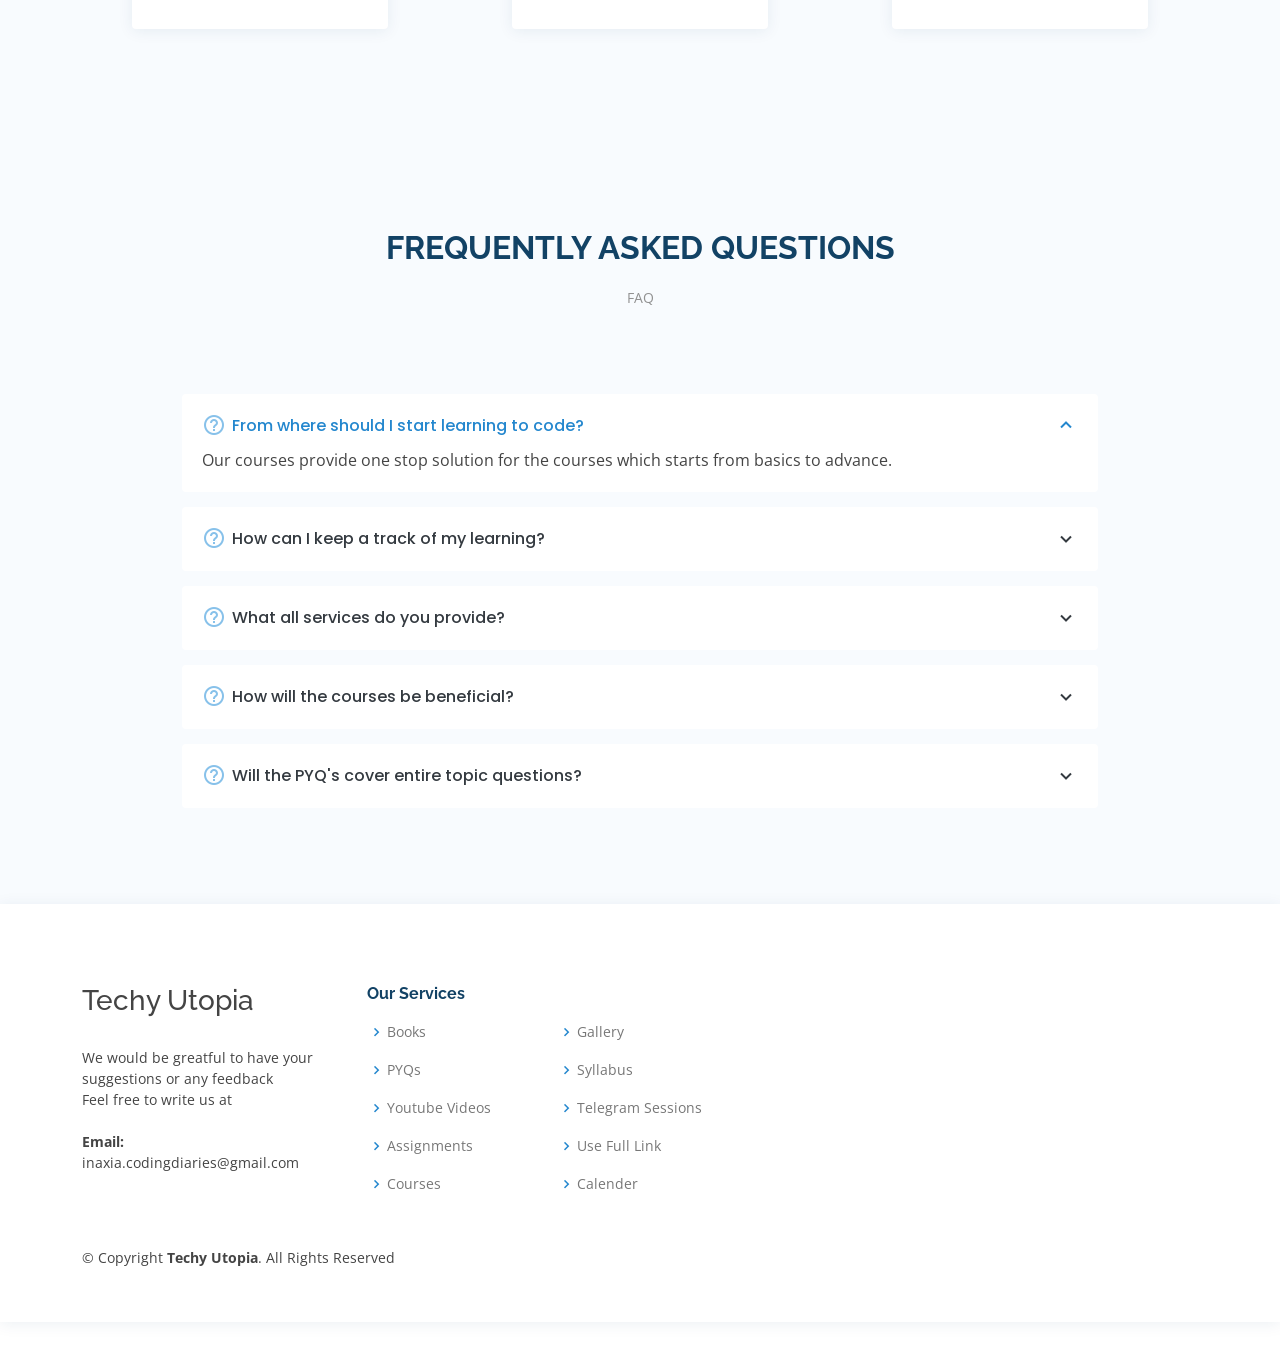
==== commit 3cefdb6d: "upto date till 28 March '22" ====
--- a/index.html
+++ b/index.html
@@ -9,7 +9,8 @@
     <meta content="" name="keywords" />
 
 <!-- Favicons -->
-<link href="assets/img/favicon.jpeg" rel="icon">
+<link href="assets/img/favicon.png" rel="icon">
+
 
     <!-- Google Fonts -->
     <link
@@ -45,32 +46,32 @@
     <!-- ======= Header ======= -->
 
 
-    <header id="header" class="fixed-top">
-      <div class="container d-flex align-items-center justify-content-between">
-        <h1 class="logo"><a href="index.html">Techy Utopia</a></h1>
+ <header id="header" class="fixed-top">
+  <div class="container d-flex align-items-center justify-content-between">
+    <h1 class="logo"><a href="index.html">Techy Utopia</a></h1>
+    
+
+    <nav id="navbar" class="navbar">
+      <ul>
+        <li><a class="nav-link scrollto active" href="index.html">Home</a></li>
+
         
-
-        <nav id="navbar" class="navbar">
-          <ul>
-            <li><a class="nav-link scrollto active" href="index.html">Home</a></li>
-
-            
-            <li><a class="nav-link scrollto" href="#services">Services</a></li>
-
-            
-            <li><a class="nav-link scrollto" href="#campus">Campus</a></li>
-            
-
-            <li><a class="nav-link scrollto" href="#team">Team</a></li>
-
-            
-            <li><a class="nav-link scrollto" href="#faq">FAQs</a></li>
-
-
-
-          </ul>
-          <i class="bi bi-list mobile-nav-toggle"></i>
-        </nav>
+        <li><a class="nav-link scrollto" href="index.html">Services</a></li>
+
+        
+        <li><a class="nav-link scrollto" href="index.html#campus">Campus</a></li>
+        
+
+        <li><a class="nav-link scrollto" href="index.html#team">Team</a></li>
+
+        
+        <li><a class="nav-link scrollto" href="index.html#faq">FAQs</a></li>
+
+
+
+      </ul>
+      <i class="bi bi-list mobile-nav-toggle"></i>
+    </nav>
 
 
         <!-- .navbar -->
@@ -183,19 +184,21 @@
                     </svg>
                     <i class="bi bi-youtube"></i>
                   </div>
-                  <h4><a href="youtube.html">Youtube Videos</a></h4>
+                  <h4><a href="Youtube.html">Youtube Videos</a></h4>
                   <p>
                     Recommended Youtube Videos for Learning.
                   </p>
                 </div>
               </div>
+
+              
 
               <div
                 class="col-lg-4 col-md-6 d-flex align-items-stretch mt-4"
                 data-aos="zoom-in"
-                data-aos-delay="100"
-              >
-                <div class="icon-box iconbox-yellow">
+                data-aos-delay="200"
+              >
+                <div class="icon-box iconbox-success">
                   <div class="icon">
                     <svg
                       width="100"
@@ -207,14 +210,14 @@
                         stroke="none"
                         stroke-width="0"
                         fill="#f5f5f5"
-                        d="M300,503.46388370962813C374.79870501325706,506.71871716319447,464.8034551963731,527.1746412648533,510.4981551193396,467.86667711651364C555.9287308511215,408.9015244558933,512.6030010748507,327.5744911775523,490.211057578863,256.5855673507754C471.097692560561,195.9906835881958,447.69079081568157,138.11976852964426,395.19560036434837,102.3242989838813C329.3053358748298,57.3949838291264,248.02791733380457,8.279543830951368,175.87071277845988,42.242879143198664C103.41431057327972,76.34704239035025,93.79494320519305,170.9812938413882,81.28167332365135,250.07896920659033C70.17666984294237,320.27484674793965,64.84698225790005,396.69656628748305,111.28512138212992,450.4950937839243C156.20124167950087,502.5303643271138,231.32542653798444,500.4755392045468,300,503.46388370962813"
-                      ></path>
-                    </svg>
-                    <i class="bi bi-files"></i>
-                  </div>
-                  <h4><a href="assignments.html"> Assignments </a></h4>
-                  <p>
-                    Second year and Forth year papers will be updated soon.
+                        d="M300,532.3542879108572C369.38199826031484,532.3153073249985,429.10787420159085,491.63046689027357,474.5244479745417,439.17860296908856C522.8885846962883,383.3225815378663,569.1668002868075,314.3205725914397,550.7432151929288,242.7694973846089C532.6665558377875,172.5657663291529,456.2379748765914,142.6223662098291,390.3689995646985,112.34683881706744C326.66090330228417,83.06452184765237,258.84405631176094,53.51806209861945,193.32584062364296,78.48882559362697C121.61183558270385,105.82097193414197,62.805066853699245,167.19869350419734,48.57481801355237,242.6138429142374C34.843463184063346,315.3850353017275,76.69343916112496,383.4422959591041,125.22947124332185,439.3748458443577C170.7312796277747,491.8107796887764,230.57421082200815,532.3932930995766,300,532.3542879108572"
+                      ></path>
+                    </svg>
+                    <i class="bi bi-code-slash"></i>
+                  </div>
+                  <h4><a href="courses.html" >Courses</a></h4>
+                  <p>
+                    Web Development , Flutter and Python.
                   </p>
                 </div>
               </div>
@@ -222,9 +225,9 @@
               <div
                 class="col-lg-4 col-md-6 d-flex align-items-stretch mt-4"
                 data-aos="zoom-in"
-                data-aos-delay="200"
-              >
-                <div class="icon-box iconbox-success">
+                data-aos-delay="300"
+              >
+                <div class="icon-box iconbox-teal">
                   <div class="icon">
                     <svg
                       width="100"
@@ -236,24 +239,64 @@
                         stroke="none"
                         stroke-width="0"
                         fill="#f5f5f5"
-                        d="M300,532.3542879108572C369.38199826031484,532.3153073249985,429.10787420159085,491.63046689027357,474.5244479745417,439.17860296908856C522.8885846962883,383.3225815378663,569.1668002868075,314.3205725914397,550.7432151929288,242.7694973846089C532.6665558377875,172.5657663291529,456.2379748765914,142.6223662098291,390.3689995646985,112.34683881706744C326.66090330228417,83.06452184765237,258.84405631176094,53.51806209861945,193.32584062364296,78.48882559362697C121.61183558270385,105.82097193414197,62.805066853699245,167.19869350419734,48.57481801355237,242.6138429142374C34.843463184063346,315.3850353017275,76.69343916112496,383.4422959591041,125.22947124332185,439.3748458443577C170.7312796277747,491.8107796887764,230.57421082200815,532.3932930995766,300,532.3542879108572"
-                      ></path>
-                    </svg>
-                    <i class="bi bi-code-slash"></i>
-                  </div>
-                  <h4><a href="courses.html" >Courses</a></h4>
-                  <p>
-                    Web Development , Flutter and Python.
-                  </p>
-                </div>
-              </div>
+                        d="M300,566.797414625762C385.7384707136149,576.1784315230908,478.7894351017131,552.8928747891023,531.9192734346935,484.94944893311C584.6109503024035,417.5663521118492,582.489472248146,322.67544863468447,553.9536738515405,242.03673114598146C529.1557734026468,171.96086150256528,465.24506316201064,127.66468636344209,395.9583748389544,100.7403814666027C334.2173773831606,76.7482773500951,269.4350130405921,84.62216499799875,207.1952322260088,107.2889140133804C132.92018162631612,134.33871894543012,41.79353780512637,160.00259165414826,22.644507872594943,236.69541883565114C3.319112789854554,314.0945973066697,72.72355303640163,379.243833228382,124.04198916343866,440.3218312028393C172.9286146004772,498.5055451809895,224.45579914871206,558.5317968840102,300,566.797414625762"
+                      ></path>
+                    </svg>
+                    <i class="bi bi-card-image"></i>
+                  </div>
+                  <h4><a href="gallery.html">Gallery</a></h4>
+                  <p>
+                    Photos of all four VIT campuses.
+                  </p>
+                </div>
+              </div>
+
+
+
+
+              
+
+
+              <div
+
+
+                class="col-lg-4 col-md-6 d-flex align-items-stretch mt-4"
+                data-aos="zoom-in"
+                data-aos-delay="100"
+              >
+                <div class="icon-box iconbox-grey">
+                  <div class="icon">
+                    <svg
+                      width="100"
+                      height="100"
+                      viewBox="0 0 600 600"
+                      xmlns="http://www.w3.org/2000/svg"
+                    >
+                      <path
+                        stroke="none"
+                        stroke-width="0"
+                        fill="#f5f5f5"
+                        d="M300,503.46388370962813C374.79870501325706,506.71871716319447,464.8034551963731,527.1746412648533,510.4981551193396,467.86667711651364C555.9287308511215,408.9015244558933,512.6030010748507,327.5744911775523,490.211057578863,256.5855673507754C471.097692560561,195.9906835881958,447.69079081568157,138.11976852964426,395.19560036434837,102.3242989838813C329.3053358748298,57.3949838291264,248.02791733380457,8.279543830951368,175.87071277845988,42.242879143198664C103.41431057327972,76.34704239035025,93.79494320519305,170.9812938413882,81.28167332365135,250.07896920659033C70.17666984294237,320.27484674793965,64.84698225790005,396.69656628748305,111.28512138212992,450.4950937839243C156.20124167950087,502.5303643271138,231.32542653798444,500.4755392045468,300,503.46388370962813"
+                      ></path>
+                    </svg>
+                    <i class="bi bi-file-earmark-easel"></i>
+                  </div>
+                  <h4><a href="syllabus.html">Syllabus </a></h4>
+                  <p>
+                    Syllabus of all Courses available.
+                  </p>
+                </div>
+              </div>
+
+
+
 
               <div
                 class="col-lg-4 col-md-6 d-flex align-items-stretch mt-4"
                 data-aos="zoom-in"
-                data-aos-delay="300"
-              >
-                <div class="icon-box iconbox-teal">
+                data-aos-delay="100"
+              >
+                <div class="icon-box iconbox-blue">
                   <div class="icon">
                     <svg
                       width="100"
@@ -265,14 +308,14 @@
                         stroke="none"
                         stroke-width="0"
                         fill="#f5f5f5"
-                        d="M300,566.797414625762C385.7384707136149,576.1784315230908,478.7894351017131,552.8928747891023,531.9192734346935,484.94944893311C584.6109503024035,417.5663521118492,582.489472248146,322.67544863468447,553.9536738515405,242.03673114598146C529.1557734026468,171.96086150256528,465.24506316201064,127.66468636344209,395.9583748389544,100.7403814666027C334.2173773831606,76.7482773500951,269.4350130405921,84.62216499799875,207.1952322260088,107.2889140133804C132.92018162631612,134.33871894543012,41.79353780512637,160.00259165414826,22.644507872594943,236.69541883565114C3.319112789854554,314.0945973066697,72.72355303640163,379.243833228382,124.04198916343866,440.3218312028393C172.9286146004772,498.5055451809895,224.45579914871206,558.5317968840102,300,566.797414625762"
-                      ></path>
-                    </svg>
-                    <i class="bi bi-card-image"></i>
-                  </div>
-                  <h4><a href="gallery.html">Gallery</a></h4>
-                  <p>
-                    Photos of all four VIT campuses.
+                        d="M300,503.46388370962813C374.79870501325706,506.71871716319447,464.8034551963731,527.1746412648533,510.4981551193396,467.86667711651364C555.9287308511215,408.9015244558933,512.6030010748507,327.5744911775523,490.211057578863,256.5855673507754C471.097692560561,195.9906835881958,447.69079081568157,138.11976852964426,395.19560036434837,102.3242989838813C329.3053358748298,57.3949838291264,248.02791733380457,8.279543830951368,175.87071277845988,42.242879143198664C103.41431057327972,76.34704239035025,93.79494320519305,170.9812938413882,81.28167332365135,250.07896920659033C70.17666984294237,320.27484674793965,64.84698225790005,396.69656628748305,111.28512138212992,450.4950937839243C156.20124167950087,502.5303643271138,231.32542653798444,500.4755392045468,300,503.46388370962813"
+                      ></path>
+                    </svg>
+                    <i class="bi bi-telegram"></i>
+                  </div>
+                  <h4><a href="telegram_sessions.html"> Telegram Sessions </a></h4>
+                  <p>
+                    By seniors.
                   </p>
                 </div>
               </div>
@@ -302,74 +345,18 @@
                     </svg>
                     <i class="bi bi-pencil-square"></i>
                   </div>
-                  <h4><a href="notes.html"> Notes </a></h4>
-                  <p>
-                    Detailed notes of lectures.
-                  </p>
-                </div>
-              </div>
-              <div
-
-
-                class="col-lg-4 col-md-6 d-flex align-items-stretch mt-4"
-                data-aos="zoom-in"
-                data-aos-delay="100"
-              >
-                <div class="icon-box iconbox-grey">
-                  <div class="icon">
-                    <svg
-                      width="100"
-                      height="100"
-                      viewBox="0 0 600 600"
-                      xmlns="http://www.w3.org/2000/svg"
-                    >
-                      <path
-                        stroke="none"
-                        stroke-width="0"
-                        fill="#f5f5f5"
-                        d="M300,503.46388370962813C374.79870501325706,506.71871716319447,464.8034551963731,527.1746412648533,510.4981551193396,467.86667711651364C555.9287308511215,408.9015244558933,512.6030010748507,327.5744911775523,490.211057578863,256.5855673507754C471.097692560561,195.9906835881958,447.69079081568157,138.11976852964426,395.19560036434837,102.3242989838813C329.3053358748298,57.3949838291264,248.02791733380457,8.279543830951368,175.87071277845988,42.242879143198664C103.41431057327972,76.34704239035025,93.79494320519305,170.9812938413882,81.28167332365135,250.07896920659033C70.17666984294237,320.27484674793965,64.84698225790005,396.69656628748305,111.28512138212992,450.4950937839243C156.20124167950087,502.5303643271138,231.32542653798444,500.4755392045468,300,503.46388370962813"
-                      ></path>
-                    </svg>
-                    <i class="bi bi-file-earmark-easel"></i>
-                  </div>
-                  <h4><a href="syllabus.html">Syllabus </a></h4>
-                  <p>
-                    Syllabus of all Courses available.
-                  </p>
-                </div>
-              </div>
-
-
-
-
-              <div
-                class="col-lg-4 col-md-6 d-flex align-items-stretch mt-4"
-                data-aos="zoom-in"
-                data-aos-delay="100"
-              >
-                <div class="icon-box iconbox-blue">
-                  <div class="icon">
-                    <svg
-                      width="100"
-                      height="100"
-                      viewBox="0 0 600 600"
-                      xmlns="http://www.w3.org/2000/svg"
-                    >
-                      <path
-                        stroke="none"
-                        stroke-width="0"
-                        fill="#f5f5f5"
-                        d="M300,503.46388370962813C374.79870501325706,506.71871716319447,464.8034551963731,527.1746412648533,510.4981551193396,467.86667711651364C555.9287308511215,408.9015244558933,512.6030010748507,327.5744911775523,490.211057578863,256.5855673507754C471.097692560561,195.9906835881958,447.69079081568157,138.11976852964426,395.19560036434837,102.3242989838813C329.3053358748298,57.3949838291264,248.02791733380457,8.279543830951368,175.87071277845988,42.242879143198664C103.41431057327972,76.34704239035025,93.79494320519305,170.9812938413882,81.28167332365135,250.07896920659033C70.17666984294237,320.27484674793965,64.84698225790005,396.69656628748305,111.28512138212992,450.4950937839243C156.20124167950087,502.5303643271138,231.32542653798444,500.4755392045468,300,503.46388370962813"
-                      ></path>
-                    </svg>
-                    <i class="bi bi-telegram"></i>
-                  </div>
-                  <h4><a href="telegram_sessions.html"> Telegram Sessions </a></h4>
-                  <p>
-                    By seniors.
-                  </p>
-                </div>
-              </div>
+                  <h4><a href="usefulllink.html"> Useful Links </a></h4>
+                  <p>
+                   Useful links to follow.
+                  </p>
+                </div>
+              </div>
+
+
+
+
+
+
 
               <div
               class="col-lg-4 col-md-6 d-flex align-items-stretch mt-4"
@@ -403,7 +390,7 @@
               </div>
             </div>
 
-              <div
+              <!-- <div
                 class="col-lg-4 col-md-6 d-flex align-items-stretch mt-4"
                 data-aos="zoom-in"
                 data-aos-delay="100"
@@ -433,12 +420,12 @@
       
 
                 </div>
-              </div>
-
-
-
-
-              <div
+              </div> -->
+
+
+
+
+              <!-- <div
                 class="col-lg-4 col-md-6 d-flex align-items-stretch mt-4"
                 data-aos="zoom-in"
                 data-aos-delay="100"
@@ -466,7 +453,7 @@
                     Upcoming...
                   </p>
                 </div>
-              </div>
+              </div> -->
             </div>
           </div>
         </section>
@@ -553,8 +540,10 @@
           </div>
 
           <div class="row">
+            
+
             <div
-              class="col-lg-3 col-md-6 d-flex align-items-stretch"
+              class="col-lg-4 col-md-6 d-flex align-items-stretch"
               data-aos="fade-up"
               data-aos-delay="100"
             >
@@ -579,7 +568,7 @@
             </div>
 
             <div
-              class="col-lg-3 col-md-6 d-flex align-items-stretch"
+              class="col-lg-4 col-md-6 d-flex align-items-stretch"
               data-aos="fade-up"
               data-aos-delay="200"
             >
@@ -602,8 +591,10 @@
               </div>
             </div>
 
+
+
             <div
-              class="col-lg-3 col-md-6 d-flex align-items-stretch"
+              class="col-lg-4 col-md-6 d-flex align-items-stretch"
               data-aos="fade-up"
               data-aos-delay="300"
             >
@@ -628,30 +619,7 @@
                 </div>
               </div>
             </div>
-
-            <!-- <div
-              class="col-lg-3 col-md-6 d-flex align-items-stretch"
-              data-aos="fade-up"
-              data-aos-delay="400"
-            >
-              <div class="member">
-                <div class="member-img">
-                  <img
-                    src="assets/img/team/Aishwarya.jpeg"
-                    class="img-fluid"
-                    alt=""
-                  />
-                  <div class="social">
-                    
-                    <a href="https://www.linkedin.com/in/aishwarya-arvapalli-851979175/" target="_blank"><i class="bi bi-linkedin"></i></i></a>
-                    <a href="https://twitter.com/Aishwarya892" target="_blank"><i class="bi bi-twitter"  ></i></i></a>
-                  </div>
-                </div>
-                <div class="member-info">
-                  <h4>Aishwarya</h4>
-                </div>
-              </div>
-            </div> -->
+            
           </div>
         </div>
       </section>
@@ -819,7 +787,7 @@
                 <li><i class="bx bx-chevron-right"></i> <a href="gallery.html">Gallery</a></li>
                 <li><i class="bx bx-chevron-right"></i> <a href="syllabus.html">Syllabus</a></li>
                 <li><i class="bx bx-chevron-right"></i> <a href="telegram_sessions.html">Telegram Sessions</a></li>
-                <li><i class="bx bx-chevron-right"></i> <a href="notes.html">Notes</a></li>
+                <li><i class="bx bx-chevron-right"></i> <a href="usefulllink.html">Use Full Link</a></li>
                 <li><i class="bx bx-chevron-right"></i> <a href="">Calender</a></li>
               </ul>
             </div>
--- a/assets/css/style.css
+++ b/assets/css/style.css
@@ -564,6 +564,12 @@
 /*--------------------------------------------------------------
 # Team
 --------------------------------------------------------------*/
+.member{
+ margin-left: 50px;
+ margin-right: 50px;
+ /* margin-top: 20px; */
+}
+
 .team .member {
   margin-bottom: 20px;
   overflow: hidden;
@@ -571,6 +577,7 @@
   border-radius: 4px;
   background: #fff;
   box-shadow: 0px 2px 15px rgba(18, 66, 101, 0.08);
+
 }
 .team .member .member-img {
   position: relative;
@@ -631,6 +638,7 @@
 
 
 
+
 /*--------------------------------------------------------------
 # Frequently Asked Questions
 --------------------------------------------------------------*/
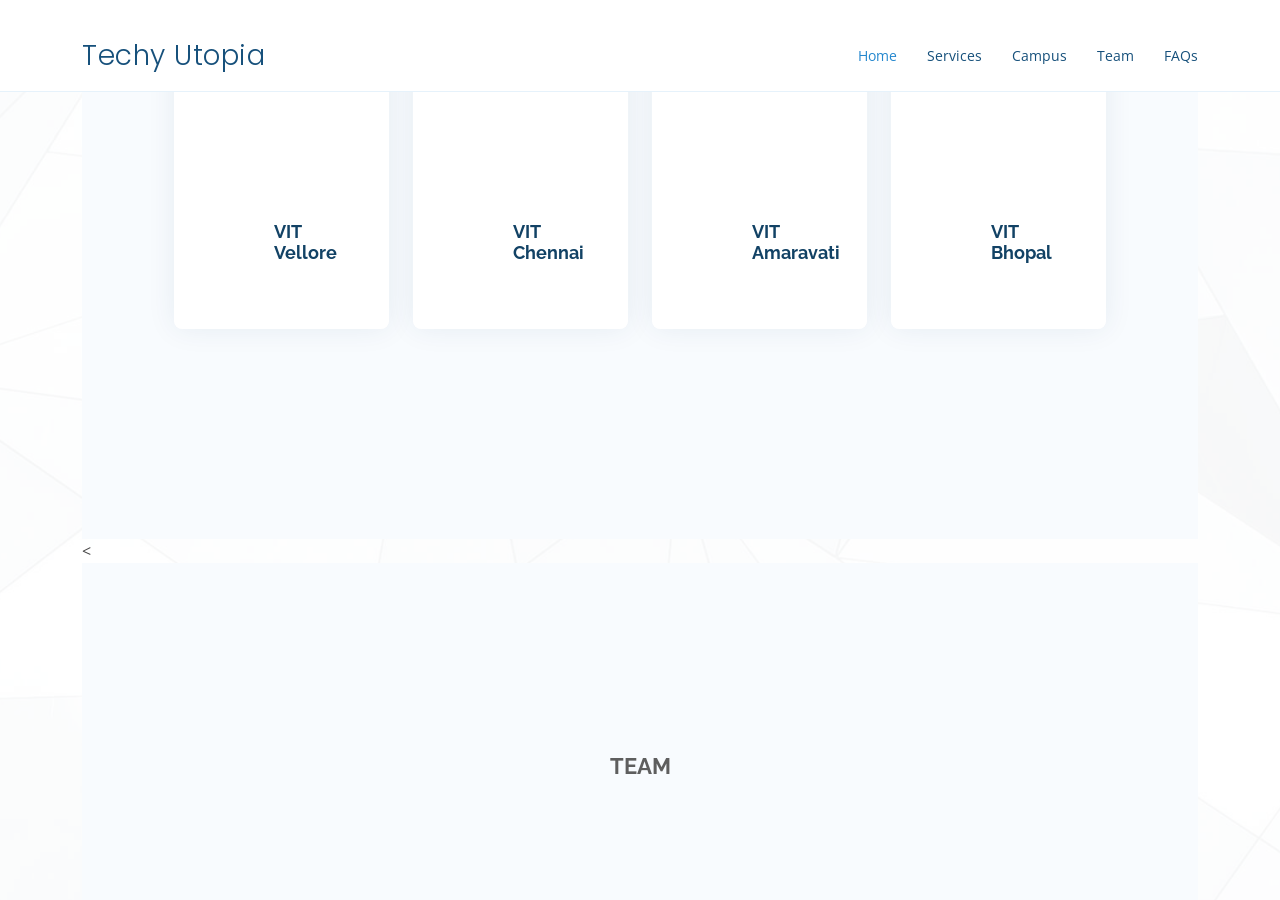
==== commit 854ea2a4: "till 29 march" ====
--- a/index.html
+++ b/index.html
@@ -1,465 +1,321 @@
 <!DOCTYPE html>
 <html lang="en">
-  <head>
-    <meta charset="utf-8" />
-    <meta content="width=device-width, initial-scale=1.0" name="viewport" />
-    
-    <title>Techy Utopia</title>
-    <meta content="" name="description" />
-    <meta content="" name="keywords" />
-
-<!-- Favicons -->
-<link href="assets/img/favicon.png" rel="icon">
-
-
-    <!-- Google Fonts -->
-    <link
-      href="https://fonts.googleapis.com/css?family=Open+Sans:300,300i,400,400i,600,600i,700,700i|Raleway:300,300i,400,400i,500,500i,600,600i,700,700i|Poppins:300,300i,400,400i,500,500i,600,600i,700,700i"
-      rel="stylesheet"
-    />
-
-    <!-- Vendor CSS Files -->
-    <link href="assets/vendor/aos/aos.css" rel="stylesheet" />
-    <link
-      href="assets/vendor/bootstrap/css/bootstrap.min.css"
-      rel="stylesheet"
-    />
-    <link
-      href="assets/vendor/bootstrap-icons/bootstrap-icons.css"
-      rel="stylesheet"
-    />
-    <link href="assets/vendor/boxicons/css/boxicons.min.css" rel="stylesheet" />
-    <link
-      href="assets/vendor/glightbox/css/glightbox.min.css"
-      rel="stylesheet"
-    />
-    <link href="assets/vendor/remixicon/remixicon.css" rel="stylesheet" />
-    <link href="assets/vendor/swiper/swiper-bundle.min.css" rel="stylesheet" />
-
-    <!-- Template Main CSS File -->
-    <link href="assets/css/style.css" rel="stylesheet" />
-
-
-  </head>
-
-  <body>
-    <!-- ======= Header ======= -->
-
-
- <header id="header" class="fixed-top">
-  <div class="container d-flex align-items-center justify-content-between">
-    <h1 class="logo"><a href="index.html">Techy Utopia</a></h1>
-    
-
-    <nav id="navbar" class="navbar">
-      <ul>
-        <li><a class="nav-link scrollto active" href="index.html">Home</a></li>
-
-        
-        <li><a class="nav-link scrollto" href="index.html">Services</a></li>
-
-        
-        <li><a class="nav-link scrollto" href="index.html#campus">Campus</a></li>
-        
-
-        <li><a class="nav-link scrollto" href="index.html#team">Team</a></li>
-
-        
-        <li><a class="nav-link scrollto" href="index.html#faq">FAQs</a></li>
-
-
-
-      </ul>
-      <i class="bi bi-list mobile-nav-toggle"></i>
-    </nav>
-
-
-        <!-- .navbar -->
+
+<head>
+  <meta charset="utf-8" />
+  <meta content="width=device-width, initial-scale=1.0" name="viewport" />
+
+  <title>Techy Utopia</title>
+  <meta content="" name="description" />
+  <meta content="" name="keywords" />
+
+  <!-- Favicons -->
+  <link href="assets/img/favicon.png" rel="icon">
+
+
+  <!-- Google Fonts -->
+  <link
+    href="https://fonts.googleapis.com/css?family=Open+Sans:300,300i,400,400i,600,600i,700,700i|Raleway:300,300i,400,400i,500,500i,600,600i,700,700i|Poppins:300,300i,400,400i,500,500i,600,600i,700,700i"
+    rel="stylesheet" />
+
+  <!-- Vendor CSS Files -->
+  <link href="assets/vendor/aos/aos.css" rel="stylesheet" />
+  <link href="assets/vendor/bootstrap/css/bootstrap.min.css" rel="stylesheet" />
+  <link href="assets/vendor/bootstrap-icons/bootstrap-icons.css" rel="stylesheet" />
+  <link href="assets/vendor/boxicons/css/boxicons.min.css" rel="stylesheet" />
+  <link href="assets/vendor/glightbox/css/glightbox.min.css" rel="stylesheet" />
+  <link href="assets/vendor/remixicon/remixicon.css" rel="stylesheet" />
+  <link href="assets/vendor/swiper/swiper-bundle.min.css" rel="stylesheet" />
+
+  <!-- Template Main CSS File -->
+  <link href="assets/css/style.css" rel="stylesheet" />
+
+
+</head>
+
+<body>
+  <!-- ======= Header ======= -->
+
+
+  <header id="header" class="fixed-top">
+    <div class="container d-flex align-items-center justify-content-between">
+      <h1 class="logo"><a href="index.html">Techy Utopia</a></h1>
+
+
+      <nav id="navbar" class="navbar">
+        <ul>
+          <li><a class="nav-link scrollto active" href="index.html">Home</a></li>
+
+
+          <li><a class="nav-link scrollto" href="index.html">Services</a></li>
+
+
+          <li><a class="nav-link scrollto" href="index.html#campus">Campus</a></li>
+
+
+          <li><a class="nav-link scrollto" href="index.html#team">Team</a></li>
+
+
+          <li><a class="nav-link scrollto" href="index.html#faq">FAQs</a></li>
+
+
+
+        </ul>
+        <i class="bi bi-list mobile-nav-toggle"></i>
+      </nav>
+
+
+      <!-- .navbar -->
+    </div>
+  </header>
+  <!-- End Header -->
+
+
+
+  <!-- ======= Hero Section ======= -->
+  <section id="hero" class="d-flex align-items-center">
+    <div class="container position-relative" data-aos="fade-up" data-aos-delay="100">
+      <div class="row justify-content-center">
+        <div class="col-xl-7 col-lg-9 text-center">
+          <h1>One Stop For VIT Stuff</h1>
+          <h2>by Coding-Diaries</h2>
+        </div>
       </div>
-    </header>
-    <!-- End Header -->
-
-    
-
-    <!-- ======= Hero Section ======= -->
-    <section id="hero" class="d-flex align-items-center">
-      <div
-        class="container position-relative"
-        data-aos="fade-up"
-        data-aos-delay="100"
-      >
-        <div class="row justify-content-center">
-          <div class="col-xl-7 col-lg-9 text-center">
-            <h1>One Stop For VIT Stuff</h1>
-            <h2>by Coding-Diaries</h2>
+      <!-- ======= Services Section ======= -->
+      <section id="services" class="services section-bg">
+        <div class="container" data-aos="fade-up">
+          <div class="section-title">
+            <h2>Services</h2>
+
+
+          </div>
+
+          <div class="row">
+            <div class="col-lg-4 col-md-6 d-flex align-items-stretch" data-aos="zoom-in" data-aos-delay="100">
+              <div class="icon-box iconbox-blue">
+                <div class="icon">
+                  <svg width="100" height="100" viewBox="0 0 600 600" xmlns="http://www.w3.org/2000/svg">
+                    <path stroke="none" stroke-width="0" fill="#f5f5f5"
+                      d="M300,521.0016835830174C376.1290562159157,517.8887921683347,466.0731472004068,529.7835943286574,510.70327084640275,468.03025145048787C554.3714126377745,407.6079735673963,508.03601936045806,328.9844924480964,491.2728898941984,256.3432110539036C474.5976632858925,184.082847569629,479.9380746630129,96.60480741107993,416.23090153303,58.64404602377083C348.86323505073057,18.502131276798302,261.93793281208167,40.57373210992963,193.5410806939664,78.93577620505333C130.42746243093433,114.334589627462,98.30271207620316,179.96522072025542,76.75703585869454,249.04625023123273C51.97151888228291,328.5150500222984,13.704378332031375,421.85034740162234,66.52175969318436,486.19268352777647C119.04800174914682,550.1803526380478,217.28368757567262,524.383925680826,300,521.0016835830174">
+                    </path>
+                  </svg>
+                  <i class="bi bi-book"></i>
+                </div>
+                <h4><a href="books.html">E-Books</a></h4>
+                <p>
+                  Books for all Courses.
+                </p>
+              </div>
+            </div>
+
+
+            <div class="col-lg-4 col-md-6 d-flex align-items-stretch mt-4 mt-md-0" data-aos="zoom-in"
+              data-aos-delay="200">
+              <div class="icon-box iconbox-orange">
+                <div class="icon">
+                  <svg width="100" height="100" viewBox="0 0 600 600" xmlns="http://www.w3.org/2000/svg">
+                    <path stroke="none" stroke-width="0" fill="#f5f5f5"
+                      d="M300,582.0697525312426C382.5290701553225,586.8405444964366,449.9789794690241,525.3245884688669,502.5850820975895,461.55621195738473C556.606425686781,396.0723002908107,615.8543463187945,314.28637112970534,586.6730223649479,234.56875336149918C558.9533121215079,158.8439757836574,454.9685369536778,164.00468322053177,381.49747125262974,130.76875717737553C312.15926192815925,99.40240125094834,248.97055460311594,18.661163978235184,179.8680185752513,50.54337015887873C110.5421016452524,82.52863877960104,119.82277516462835,180.83849132639028,109.12597500060166,256.43424936330496C100.08760227029461,320.3096726198365,92.17705696193138,384.0621239912766,124.79988738764834,439.7174275375508C164.83382741302287,508.01625554203684,220.96474134820875,577.5009287672846,300,582.0697525312426">
+                    </path>
+                  </svg>
+                  <i class="bi bi-file-earmark-text"></i>
+                </div>
+                <h4><a href="pyq.html"> PYQs </a></h4>
+                <p>
+                  Second year and Fourth year papers will be updated soon.
+                </p>
+              </div>
+            </div>
+
+            <div class="col-lg-4 col-md-6 d-flex align-items-stretch mt-4 mt-lg-0" data-aos="zoom-in"
+              data-aos-delay="300">
+              <div class="icon-box iconbox-red">
+                <div class="icon">
+                  <svg width="100" height="100" viewBox="0 0 600 600" xmlns="http://www.w3.org/2000/svg">
+                    <path stroke="none" stroke-width="0" fill="#f5f5f5"
+                      d="M300,541.5067337569781C382.14930387511276,545.0595476570109,479.8736841581634,548.3450877840088,526.4010558755058,480.5488172755941C571.5218469581645,414.80211281144784,517.5187510058486,332.0715597781072,496.52539010469104,255.14436215662573C477.37192572678356,184.95920475031193,473.57363656557914,105.61284051026155,413.0603344069578,65.22779650032875C343.27470386102294,18.654635553484475,251.2091493199835,5.337323636656869,175.0934190732945,40.62881213300186C97.87086631185822,76.43348514350839,51.98124368387456,156.15599469081315,36.44837278890362,239.84606092416172C21.716077023791087,319.22268207091537,43.775223500013084,401.1760424656574,96.891909868211,461.97329694683043C147.22146801428983,519.5804099606455,223.5754009179313,538.201503339737,300,541.5067337569781">
+                    </path>
+                  </svg>
+                  <i class="bi bi-youtube"></i>
+                </div>
+                <h4><a href="Youtube.html">Youtube Videos</a></h4>
+                <p>
+                  Recommended Youtube Videos for Learning.
+                </p>
+              </div>
+            </div>
+
+
+
+            <div class="col-lg-4 col-md-6 d-flex align-items-stretch mt-4" data-aos="zoom-in" data-aos-delay="200">
+              <div class="icon-box iconbox-success">
+                <div class="icon">
+                  <svg width="100" height="100" viewBox="0 0 600 600" xmlns="http://www.w3.org/2000/svg">
+                    <path stroke="none" stroke-width="0" fill="#f5f5f5"
+                      d="M300,532.3542879108572C369.38199826031484,532.3153073249985,429.10787420159085,491.63046689027357,474.5244479745417,439.17860296908856C522.8885846962883,383.3225815378663,569.1668002868075,314.3205725914397,550.7432151929288,242.7694973846089C532.6665558377875,172.5657663291529,456.2379748765914,142.6223662098291,390.3689995646985,112.34683881706744C326.66090330228417,83.06452184765237,258.84405631176094,53.51806209861945,193.32584062364296,78.48882559362697C121.61183558270385,105.82097193414197,62.805066853699245,167.19869350419734,48.57481801355237,242.6138429142374C34.843463184063346,315.3850353017275,76.69343916112496,383.4422959591041,125.22947124332185,439.3748458443577C170.7312796277747,491.8107796887764,230.57421082200815,532.3932930995766,300,532.3542879108572">
+                    </path>
+                  </svg>
+                  <i class="bi bi-code-slash"></i>
+                </div>
+                <h4><a href="courses.html">Courses</a></h4>
+                <p>
+                  Web dev, Python, Flutter, DSA, Java, C++
+                </p>
+              </div>
+            </div>
+
+            <div class="col-lg-4 col-md-6 d-flex align-items-stretch mt-4" data-aos="zoom-in" data-aos-delay="300">
+              <div class="icon-box iconbox-teal">
+                <div class="icon">
+                  <svg width="100" height="100" viewBox="0 0 600 600" xmlns="http://www.w3.org/2000/svg">
+                    <path stroke="none" stroke-width="0" fill="#f5f5f5"
+                      d="M300,566.797414625762C385.7384707136149,576.1784315230908,478.7894351017131,552.8928747891023,531.9192734346935,484.94944893311C584.6109503024035,417.5663521118492,582.489472248146,322.67544863468447,553.9536738515405,242.03673114598146C529.1557734026468,171.96086150256528,465.24506316201064,127.66468636344209,395.9583748389544,100.7403814666027C334.2173773831606,76.7482773500951,269.4350130405921,84.62216499799875,207.1952322260088,107.2889140133804C132.92018162631612,134.33871894543012,41.79353780512637,160.00259165414826,22.644507872594943,236.69541883565114C3.319112789854554,314.0945973066697,72.72355303640163,379.243833228382,124.04198916343866,440.3218312028393C172.9286146004772,498.5055451809895,224.45579914871206,558.5317968840102,300,566.797414625762">
+                    </path>
+                  </svg>
+                  <i class="bi bi-card-image"></i>
+                </div>
+                <h4><a href="gallery.html">Gallery</a></h4>
+                <p>
+                  Photos of all four VIT campuses.
+                </p>
+              </div>
+            </div>
+
+
+
+
+
+
+
+            <div class="col-lg-4 col-md-6 d-flex align-items-stretch mt-4" data-aos="zoom-in" data-aos-delay="100">
+              <div class="icon-box iconbox-grey">
+                <div class="icon">
+                  <svg width="100" height="100" viewBox="0 0 600 600" xmlns="http://www.w3.org/2000/svg">
+                    <path stroke="none" stroke-width="0" fill="#f5f5f5"
+                      d="M300,503.46388370962813C374.79870501325706,506.71871716319447,464.8034551963731,527.1746412648533,510.4981551193396,467.86667711651364C555.9287308511215,408.9015244558933,512.6030010748507,327.5744911775523,490.211057578863,256.5855673507754C471.097692560561,195.9906835881958,447.69079081568157,138.11976852964426,395.19560036434837,102.3242989838813C329.3053358748298,57.3949838291264,248.02791733380457,8.279543830951368,175.87071277845988,42.242879143198664C103.41431057327972,76.34704239035025,93.79494320519305,170.9812938413882,81.28167332365135,250.07896920659033C70.17666984294237,320.27484674793965,64.84698225790005,396.69656628748305,111.28512138212992,450.4950937839243C156.20124167950087,502.5303643271138,231.32542653798444,500.4755392045468,300,503.46388370962813">
+                    </path>
+                  </svg>
+                  <i class="bi bi-file-earmark-easel"></i>
+                </div>
+                <h4><a href="syllabus.html">Syllabus </a></h4>
+                <p>
+                  Syllabus of all Courses available.
+                </p>
+              </div>
+            </div>
+
+
+
+
+            <div class="col-lg-4 col-md-6 d-flex align-items-stretch mt-4" data-aos="zoom-in" data-aos-delay="100">
+              <div class="icon-box iconbox-blue">
+                <div class="icon">
+                  <svg width="100" height="100" viewBox="0 0 600 600" xmlns="http://www.w3.org/2000/svg">
+                    <path stroke="none" stroke-width="0" fill="#f5f5f5"
+                      d="M300,503.46388370962813C374.79870501325706,506.71871716319447,464.8034551963731,527.1746412648533,510.4981551193396,467.86667711651364C555.9287308511215,408.9015244558933,512.6030010748507,327.5744911775523,490.211057578863,256.5855673507754C471.097692560561,195.9906835881958,447.69079081568157,138.11976852964426,395.19560036434837,102.3242989838813C329.3053358748298,57.3949838291264,248.02791733380457,8.279543830951368,175.87071277845988,42.242879143198664C103.41431057327972,76.34704239035025,93.79494320519305,170.9812938413882,81.28167332365135,250.07896920659033C70.17666984294237,320.27484674793965,64.84698225790005,396.69656628748305,111.28512138212992,450.4950937839243C156.20124167950087,502.5303643271138,231.32542653798444,500.4755392045468,300,503.46388370962813">
+                    </path>
+                  </svg>
+                  <i class="bi bi-telegram"></i>
+                </div>
+                <h4><a href="telegram_sessions.html"> Telegram Sessions </a></h4>
+                <p>
+                  By seniors.
+                </p>
+              </div>
+            </div>
+
+
+
+
+            <div class="col-lg-4 col-md-6 d-flex align-items-stretch mt-4" data-aos="zoom-in" data-aos-delay="100">
+              <div class="icon-box iconbox-yellow">
+                <div class="icon">
+                  <svg width="100" height="100" viewBox="0 0 600 600" xmlns="http://www.w3.org/2000/svg">
+                    <path stroke="none" stroke-width="0" fill="#f5f5f5"
+                      d="M300,503.46388370962813C374.79870501325706,506.71871716319447,464.8034551963731,527.1746412648533,510.4981551193396,467.86667711651364C555.9287308511215,408.9015244558933,512.6030010748507,327.5744911775523,490.211057578863,256.5855673507754C471.097692560561,195.9906835881958,447.69079081568157,138.11976852964426,395.19560036434837,102.3242989838813C329.3053358748298,57.3949838291264,248.02791733380457,8.279543830951368,175.87071277845988,42.242879143198664C103.41431057327972,76.34704239035025,93.79494320519305,170.9812938413882,81.28167332365135,250.07896920659033C70.17666984294237,320.27484674793965,64.84698225790005,396.69656628748305,111.28512138212992,450.4950937839243C156.20124167950087,502.5303643271138,231.32542653798444,500.4755392045468,300,503.46388370962813">
+                    </path>
+                  </svg>
+                  <i class="bi bi-pencil-square"></i>
+                </div>
+                <h4><a href="usefulllink.html"> Useful Links </a></h4>
+                <p>
+                  Useful links to follow.
+                </p>
+              </div>
+            </div>
+
+
+
+
+
+
+
+            <div class="col-lg-4 col-md-6 d-flex align-items-stretch mt-4" data-aos="zoom-in" data-aos-delay="100">
+              <div class="icon-box iconbox-yellow">
+                <div class="icon">
+                  <svg width="100" height="100" viewBox="0 0 600 600" xmlns="http://www.w3.org/2000/svg">
+                    <path stroke="none" stroke-width="0" fill="#f5f5f5"
+                      d="M300,503.46388370962813C374.79870501325706,506.71871716319447,464.8034551963731,527.1746412648533,510.4981551193396,467.86667711651364C555.9287308511215,408.9015244558933,512.6030010748507,327.5744911775523,490.211057578863,256.5855673507754C471.097692560561,195.9906835881958,447.69079081568157,138.11976852964426,395.19560036434837,102.3242989838813C329.3053358748298,57.3949838291264,248.02791733380457,8.279543830951368,175.87071277845988,42.242879143198664C103.41431057327972,76.34704239035025,93.79494320519305,170.9812938413882,81.28167332365135,250.07896920659033C70.17666984294237,320.27484674793965,64.84698225790005,396.69656628748305,111.28512138212992,450.4950937839243C156.20124167950087,502.5303643271138,231.32542653798444,500.4755392045468,300,503.46388370962813">
+                    </path>
+                  </svg>
+                  <i class="bi bi-card-heading"></i>
+                </div>
+                <h4><a href=""> Blogs </a></h4>
+                <p>
+                  Useful content with proper roadmaps.
+                </p>
+                <p>Upcoming...</p>
+
+
+              </div>
+            </div>
+
+            <!-- <div class="col-lg-4 col-md-6 d-flex align-items-stretch mt-4" data-aos="zoom-in" data-aos-delay="100">
+              <div class="icon-box iconbox-yellow">
+                <div class="icon">
+                  <svg width="100" height="100" viewBox="0 0 600 600" xmlns="http://www.w3.org/2000/svg">
+                    <path stroke="none" stroke-width="0" fill="#f5f5f5"
+                      d="M300,503.46388370962813C374.79870501325706,506.71871716319447,464.8034551963731,527.1746412648533,510.4981551193396,467.86667711651364C555.9287308511215,408.9015244558933,512.6030010748507,327.5744911775523,490.211057578863,256.5855673507754C471.097692560561,195.9906835881958,447.69079081568157,138.11976852964426,395.19560036434837,102.3242989838813C329.3053358748298,57.3949838291264,248.02791733380457,8.279543830951368,175.87071277845988,42.242879143198664C103.41431057327972,76.34704239035025,93.79494320519305,170.9812938413882,81.28167332365135,250.07896920659033C70.17666984294237,320.27484674793965,64.84698225790005,396.69656628748305,111.28512138212992,450.4950937839243C156.20124167950087,502.5303643271138,231.32542653798444,500.4755392045468,300,503.46388370962813">
+                    </path>
+                  </svg>
+                  <i class="bi bi-calendar-check"></i>
+                </div>
+                <h4><a href=""> Attendance Tracker </a></h4>
+                <p>
+                  Keeps a record of your attendance.
+                </p>
+                <p>Upcoming...</p>
+
+
+              </div>
+            </div> -->
+
+
+
+
+            <!-- <div class="col-lg-4 col-md-6 d-flex align-items-stretch mt-4" data-aos="zoom-in" data-aos-delay="100">
+              <div class="icon-box iconbox-yellow">
+                <div class="icon">
+                  <svg width="100" height="100" viewBox="0 0 600 600" xmlns="http://www.w3.org/2000/svg">
+                    <path stroke="none" stroke-width="0" fill="#f5f5f5"
+                      d="M300,503.46388370962813C374.79870501325706,506.71871716319447,464.8034551963731,527.1746412648533,510.4981551193396,467.86667711651364C555.9287308511215,408.9015244558933,512.6030010748507,327.5744911775523,490.211057578863,256.5855673507754C471.097692560561,195.9906835881958,447.69079081568157,138.11976852964426,395.19560036434837,102.3242989838813C329.3053358748298,57.3949838291264,248.02791733380457,8.279543830951368,175.87071277845988,42.242879143198664C103.41431057327972,76.34704239035025,93.79494320519305,170.9812938413882,81.28167332365135,250.07896920659033C70.17666984294237,320.27484674793965,64.84698225790005,396.69656628748305,111.28512138212992,450.4950937839243C156.20124167950087,502.5303643271138,231.32542653798444,500.4755392045468,300,503.46388370962813">
+                    </path>
+                  </svg>
+                  <i class="bi bi-calendar"></i>
+                </div>
+                <h4><a href="">Calender </a></h4>
+
+                <p>
+                  Upcoming...
+                </p>
+              </div>
+            </div>
           </div>
         </div>
-        <!-- ======= Services Section ======= -->
-        <section id="services" class="services section-bg">
-          <div class="container" data-aos="fade-up">
-            <div class="section-title">
-              <h2>Services</h2>
-
-
-            </div>
-
-            <div class="row">
-              <div
-                class="col-lg-4 col-md-6 d-flex align-items-stretch"
-                data-aos="zoom-in"
-                data-aos-delay="100"
-              >
-                <div class="icon-box iconbox-blue">
-                  <div class="icon">
-                    <svg
-                      width="100"
-                      height="100"
-                      viewBox="0 0 600 600"
-                      xmlns="http://www.w3.org/2000/svg"
-                    >
-                      <path
-                        stroke="none"
-                        stroke-width="0"
-                        fill="#f5f5f5"
-                        d="M300,521.0016835830174C376.1290562159157,517.8887921683347,466.0731472004068,529.7835943286574,510.70327084640275,468.03025145048787C554.3714126377745,407.6079735673963,508.03601936045806,328.9844924480964,491.2728898941984,256.3432110539036C474.5976632858925,184.082847569629,479.9380746630129,96.60480741107993,416.23090153303,58.64404602377083C348.86323505073057,18.502131276798302,261.93793281208167,40.57373210992963,193.5410806939664,78.93577620505333C130.42746243093433,114.334589627462,98.30271207620316,179.96522072025542,76.75703585869454,249.04625023123273C51.97151888228291,328.5150500222984,13.704378332031375,421.85034740162234,66.52175969318436,486.19268352777647C119.04800174914682,550.1803526380478,217.28368757567262,524.383925680826,300,521.0016835830174"
-                      ></path>
-                    </svg>
-                    <i class="bi bi-book"></i>
-                  </div>
-                  <h4><a href="books.html">E-Books</a></h4>
-                  <p>
-                    Books for all Courses.
-                  </p>
-                </div>
-              </div>
-
-                     
-              <div
-                class="col-lg-4 col-md-6 d-flex align-items-stretch mt-4 mt-md-0"
-                data-aos="zoom-in"
-                data-aos-delay="200"
-              >
-                <div class="icon-box iconbox-orange">
-                  <div class="icon">
-                    <svg
-                      width="100"
-                      height="100"
-                      viewBox="0 0 600 600"
-                      xmlns="http://www.w3.org/2000/svg"
-                    >
-                      <path
-                        stroke="none"
-                        stroke-width="0"
-                        fill="#f5f5f5"
-                        d="M300,582.0697525312426C382.5290701553225,586.8405444964366,449.9789794690241,525.3245884688669,502.5850820975895,461.55621195738473C556.606425686781,396.0723002908107,615.8543463187945,314.28637112970534,586.6730223649479,234.56875336149918C558.9533121215079,158.8439757836574,454.9685369536778,164.00468322053177,381.49747125262974,130.76875717737553C312.15926192815925,99.40240125094834,248.97055460311594,18.661163978235184,179.8680185752513,50.54337015887873C110.5421016452524,82.52863877960104,119.82277516462835,180.83849132639028,109.12597500060166,256.43424936330496C100.08760227029461,320.3096726198365,92.17705696193138,384.0621239912766,124.79988738764834,439.7174275375508C164.83382741302287,508.01625554203684,220.96474134820875,577.5009287672846,300,582.0697525312426"
-                      ></path>
-                    </svg>
-                    <i class="bi bi-file-earmark-text"></i>
-                  </div>
-                  <h4><a href="pyq.html"  > PYQs </a></h4>
-                  <p>
-                    Second year and Forth year papers will be updated soon.
-                  </p>
-                </div>
-              </div>
-
-              <div
-                class="col-lg-4 col-md-6 d-flex align-items-stretch mt-4 mt-lg-0"
-                data-aos="zoom-in"
-                data-aos-delay="300"
-              >
-                <div class="icon-box iconbox-red">
-                  <div class="icon">
-                    <svg
-                      width="100"
-                      height="100"
-                      viewBox="0 0 600 600"
-                      xmlns="http://www.w3.org/2000/svg">
-                      <path
-                        stroke="none"
-                        stroke-width="0"
-                        fill="#f5f5f5"
-                        d="M300,541.5067337569781C382.14930387511276,545.0595476570109,479.8736841581634,548.3450877840088,526.4010558755058,480.5488172755941C571.5218469581645,414.80211281144784,517.5187510058486,332.0715597781072,496.52539010469104,255.14436215662573C477.37192572678356,184.95920475031193,473.57363656557914,105.61284051026155,413.0603344069578,65.22779650032875C343.27470386102294,18.654635553484475,251.2091493199835,5.337323636656869,175.0934190732945,40.62881213300186C97.87086631185822,76.43348514350839,51.98124368387456,156.15599469081315,36.44837278890362,239.84606092416172C21.716077023791087,319.22268207091537,43.775223500013084,401.1760424656574,96.891909868211,461.97329694683043C147.22146801428983,519.5804099606455,223.5754009179313,538.201503339737,300,541.5067337569781"
-                      ></path>
-                    </svg>
-                    <i class="bi bi-youtube"></i>
-                  </div>
-                  <h4><a href="Youtube.html">Youtube Videos</a></h4>
-                  <p>
-                    Recommended Youtube Videos for Learning.
-                  </p>
-                </div>
-              </div>
-
-              
-
-              <div
-                class="col-lg-4 col-md-6 d-flex align-items-stretch mt-4"
-                data-aos="zoom-in"
-                data-aos-delay="200"
-              >
-                <div class="icon-box iconbox-success">
-                  <div class="icon">
-                    <svg
-                      width="100"
-                      height="100"
-                      viewBox="0 0 600 600"
-                      xmlns="http://www.w3.org/2000/svg"
-                    >
-                      <path
-                        stroke="none"
-                        stroke-width="0"
-                        fill="#f5f5f5"
-                        d="M300,532.3542879108572C369.38199826031484,532.3153073249985,429.10787420159085,491.63046689027357,474.5244479745417,439.17860296908856C522.8885846962883,383.3225815378663,569.1668002868075,314.3205725914397,550.7432151929288,242.7694973846089C532.6665558377875,172.5657663291529,456.2379748765914,142.6223662098291,390.3689995646985,112.34683881706744C326.66090330228417,83.06452184765237,258.84405631176094,53.51806209861945,193.32584062364296,78.48882559362697C121.61183558270385,105.82097193414197,62.805066853699245,167.19869350419734,48.57481801355237,242.6138429142374C34.843463184063346,315.3850353017275,76.69343916112496,383.4422959591041,125.22947124332185,439.3748458443577C170.7312796277747,491.8107796887764,230.57421082200815,532.3932930995766,300,532.3542879108572"
-                      ></path>
-                    </svg>
-                    <i class="bi bi-code-slash"></i>
-                  </div>
-                  <h4><a href="courses.html" >Courses</a></h4>
-                  <p>
-                    Web Development , Flutter and Python.
-                  </p>
-                </div>
-              </div>
-
-              <div
-                class="col-lg-4 col-md-6 d-flex align-items-stretch mt-4"
-                data-aos="zoom-in"
-                data-aos-delay="300"
-              >
-                <div class="icon-box iconbox-teal">
-                  <div class="icon">
-                    <svg
-                      width="100"
-                      height="100"
-                      viewBox="0 0 600 600"
-                      xmlns="http://www.w3.org/2000/svg"
-                    >
-                      <path
-                        stroke="none"
-                        stroke-width="0"
-                        fill="#f5f5f5"
-                        d="M300,566.797414625762C385.7384707136149,576.1784315230908,478.7894351017131,552.8928747891023,531.9192734346935,484.94944893311C584.6109503024035,417.5663521118492,582.489472248146,322.67544863468447,553.9536738515405,242.03673114598146C529.1557734026468,171.96086150256528,465.24506316201064,127.66468636344209,395.9583748389544,100.7403814666027C334.2173773831606,76.7482773500951,269.4350130405921,84.62216499799875,207.1952322260088,107.2889140133804C132.92018162631612,134.33871894543012,41.79353780512637,160.00259165414826,22.644507872594943,236.69541883565114C3.319112789854554,314.0945973066697,72.72355303640163,379.243833228382,124.04198916343866,440.3218312028393C172.9286146004772,498.5055451809895,224.45579914871206,558.5317968840102,300,566.797414625762"
-                      ></path>
-                    </svg>
-                    <i class="bi bi-card-image"></i>
-                  </div>
-                  <h4><a href="gallery.html">Gallery</a></h4>
-                  <p>
-                    Photos of all four VIT campuses.
-                  </p>
-                </div>
-              </div>
-
-
-
-
-              
-
-
-              <div
-
-
-                class="col-lg-4 col-md-6 d-flex align-items-stretch mt-4"
-                data-aos="zoom-in"
-                data-aos-delay="100"
-              >
-                <div class="icon-box iconbox-grey">
-                  <div class="icon">
-                    <svg
-                      width="100"
-                      height="100"
-                      viewBox="0 0 600 600"
-                      xmlns="http://www.w3.org/2000/svg"
-                    >
-                      <path
-                        stroke="none"
-                        stroke-width="0"
-                        fill="#f5f5f5"
-                        d="M300,503.46388370962813C374.79870501325706,506.71871716319447,464.8034551963731,527.1746412648533,510.4981551193396,467.86667711651364C555.9287308511215,408.9015244558933,512.6030010748507,327.5744911775523,490.211057578863,256.5855673507754C471.097692560561,195.9906835881958,447.69079081568157,138.11976852964426,395.19560036434837,102.3242989838813C329.3053358748298,57.3949838291264,248.02791733380457,8.279543830951368,175.87071277845988,42.242879143198664C103.41431057327972,76.34704239035025,93.79494320519305,170.9812938413882,81.28167332365135,250.07896920659033C70.17666984294237,320.27484674793965,64.84698225790005,396.69656628748305,111.28512138212992,450.4950937839243C156.20124167950087,502.5303643271138,231.32542653798444,500.4755392045468,300,503.46388370962813"
-                      ></path>
-                    </svg>
-                    <i class="bi bi-file-earmark-easel"></i>
-                  </div>
-                  <h4><a href="syllabus.html">Syllabus </a></h4>
-                  <p>
-                    Syllabus of all Courses available.
-                  </p>
-                </div>
-              </div>
-
-
-
-
-              <div
-                class="col-lg-4 col-md-6 d-flex align-items-stretch mt-4"
-                data-aos="zoom-in"
-                data-aos-delay="100"
-              >
-                <div class="icon-box iconbox-blue">
-                  <div class="icon">
-                    <svg
-                      width="100"
-                      height="100"
-                      viewBox="0 0 600 600"
-                      xmlns="http://www.w3.org/2000/svg"
-                    >
-                      <path
-                        stroke="none"
-                        stroke-width="0"
-                        fill="#f5f5f5"
-                        d="M300,503.46388370962813C374.79870501325706,506.71871716319447,464.8034551963731,527.1746412648533,510.4981551193396,467.86667711651364C555.9287308511215,408.9015244558933,512.6030010748507,327.5744911775523,490.211057578863,256.5855673507754C471.097692560561,195.9906835881958,447.69079081568157,138.11976852964426,395.19560036434837,102.3242989838813C329.3053358748298,57.3949838291264,248.02791733380457,8.279543830951368,175.87071277845988,42.242879143198664C103.41431057327972,76.34704239035025,93.79494320519305,170.9812938413882,81.28167332365135,250.07896920659033C70.17666984294237,320.27484674793965,64.84698225790005,396.69656628748305,111.28512138212992,450.4950937839243C156.20124167950087,502.5303643271138,231.32542653798444,500.4755392045468,300,503.46388370962813"
-                      ></path>
-                    </svg>
-                    <i class="bi bi-telegram"></i>
-                  </div>
-                  <h4><a href="telegram_sessions.html"> Telegram Sessions </a></h4>
-                  <p>
-                    By seniors.
-                  </p>
-                </div>
-              </div>
-
-
-
-
-              <div
-                class="col-lg-4 col-md-6 d-flex align-items-stretch mt-4"
-                data-aos="zoom-in"
-                data-aos-delay="100"
-              >
-                <div class="icon-box iconbox-yellow">
-                  <div class="icon">
-                    <svg
-                      width="100"
-                      height="100"
-                      viewBox="0 0 600 600"
-                      xmlns="http://www.w3.org/2000/svg"
-                    >
-                      <path
-                        stroke="none"
-                        stroke-width="0"
-                        fill="#f5f5f5"
-                        d="M300,503.46388370962813C374.79870501325706,506.71871716319447,464.8034551963731,527.1746412648533,510.4981551193396,467.86667711651364C555.9287308511215,408.9015244558933,512.6030010748507,327.5744911775523,490.211057578863,256.5855673507754C471.097692560561,195.9906835881958,447.69079081568157,138.11976852964426,395.19560036434837,102.3242989838813C329.3053358748298,57.3949838291264,248.02791733380457,8.279543830951368,175.87071277845988,42.242879143198664C103.41431057327972,76.34704239035025,93.79494320519305,170.9812938413882,81.28167332365135,250.07896920659033C70.17666984294237,320.27484674793965,64.84698225790005,396.69656628748305,111.28512138212992,450.4950937839243C156.20124167950087,502.5303643271138,231.32542653798444,500.4755392045468,300,503.46388370962813"
-                      ></path>
-                    </svg>
-                    <i class="bi bi-pencil-square"></i>
-                  </div>
-                  <h4><a href="usefulllink.html"> Useful Links </a></h4>
-                  <p>
-                   Useful links to follow.
-                  </p>
-                </div>
-              </div>
-
-
-
-
-
-
-
-              <div
-              class="col-lg-4 col-md-6 d-flex align-items-stretch mt-4"
-              data-aos="zoom-in"
-              data-aos-delay="100"
-            >
-              <div class="icon-box iconbox-yellow">
-                <div class="icon">
-                  <svg
-                    width="100"
-                    height="100"
-                    viewBox="0 0 600 600"
-                    xmlns="http://www.w3.org/2000/svg"
-                  >
-                    <path
-                      stroke="none"
-                      stroke-width="0"
-                      fill="#f5f5f5"
-                      d="M300,503.46388370962813C374.79870501325706,506.71871716319447,464.8034551963731,527.1746412648533,510.4981551193396,467.86667711651364C555.9287308511215,408.9015244558933,512.6030010748507,327.5744911775523,490.211057578863,256.5855673507754C471.097692560561,195.9906835881958,447.69079081568157,138.11976852964426,395.19560036434837,102.3242989838813C329.3053358748298,57.3949838291264,248.02791733380457,8.279543830951368,175.87071277845988,42.242879143198664C103.41431057327972,76.34704239035025,93.79494320519305,170.9812938413882,81.28167332365135,250.07896920659033C70.17666984294237,320.27484674793965,64.84698225790005,396.69656628748305,111.28512138212992,450.4950937839243C156.20124167950087,502.5303643271138,231.32542653798444,500.4755392045468,300,503.46388370962813"
-                    ></path>
-                  </svg>
-                  <i class="bi bi-card-heading"></i>
-                </div>
-                <h4><a href=""> Blogs </a></h4>
-                <p>
-                  Useful content with proper roadmaps.
-                </p>
-                <p>Upcoming...</p>
-    
-
-              </div>
-            </div>
-
-              <!-- <div
-                class="col-lg-4 col-md-6 d-flex align-items-stretch mt-4"
-                data-aos="zoom-in"
-                data-aos-delay="100"
-              >
-                <div class="icon-box iconbox-yellow">
-                  <div class="icon">
-                    <svg
-                      width="100"
-                      height="100"
-                      viewBox="0 0 600 600"
-                      xmlns="http://www.w3.org/2000/svg"
-                    >
-                      <path
-                        stroke="none"
-                        stroke-width="0"
-                        fill="#f5f5f5"
-                        d="M300,503.46388370962813C374.79870501325706,506.71871716319447,464.8034551963731,527.1746412648533,510.4981551193396,467.86667711651364C555.9287308511215,408.9015244558933,512.6030010748507,327.5744911775523,490.211057578863,256.5855673507754C471.097692560561,195.9906835881958,447.69079081568157,138.11976852964426,395.19560036434837,102.3242989838813C329.3053358748298,57.3949838291264,248.02791733380457,8.279543830951368,175.87071277845988,42.242879143198664C103.41431057327972,76.34704239035025,93.79494320519305,170.9812938413882,81.28167332365135,250.07896920659033C70.17666984294237,320.27484674793965,64.84698225790005,396.69656628748305,111.28512138212992,450.4950937839243C156.20124167950087,502.5303643271138,231.32542653798444,500.4755392045468,300,503.46388370962813"
-                      ></path>
-                    </svg>
-                    <i class="bi bi-calendar-check"></i>
-                  </div>
-                  <h4><a href=""> Attendance Tracker </a></h4>
-                  <p>
-                    Keeps a record of your attendance.
-                  </p>
-                  <p>Upcoming...</p>
-      
-
-                </div>
-              </div> -->
-
-
-
-
-              <!-- <div
-                class="col-lg-4 col-md-6 d-flex align-items-stretch mt-4"
-                data-aos="zoom-in"
-                data-aos-delay="100"
-              >
-                <div class="icon-box iconbox-yellow">
-                  <div class="icon">
-                    <svg
-                      width="100"
-                      height="100"
-                      viewBox="0 0 600 600"
-                      xmlns="http://www.w3.org/2000/svg"
-                    >
-                      <path
-                        stroke="none"
-                        stroke-width="0"
-                        fill="#f5f5f5"
-                        d="M300,503.46388370962813C374.79870501325706,506.71871716319447,464.8034551963731,527.1746412648533,510.4981551193396,467.86667711651364C555.9287308511215,408.9015244558933,512.6030010748507,327.5744911775523,490.211057578863,256.5855673507754C471.097692560561,195.9906835881958,447.69079081568157,138.11976852964426,395.19560036434837,102.3242989838813C329.3053358748298,57.3949838291264,248.02791733380457,8.279543830951368,175.87071277845988,42.242879143198664C103.41431057327972,76.34704239035025,93.79494320519305,170.9812938413882,81.28167332365135,250.07896920659033C70.17666984294237,320.27484674793965,64.84698225790005,396.69656628748305,111.28512138212992,450.4950937839243C156.20124167950087,502.5303643271138,231.32542653798444,500.4755392045468,300,503.46388370962813"
-                      ></path>
-                    </svg>
-                    <i class="bi bi-calendar"></i>
-                  </div>
-                  <h4><a href="">Calender </a></h4>
-                  
-                  <p>
-                    Upcoming...
-                  </p>
-                </div>
-              </div> -->
-            </div>
-          </div>
-        </section>
-        <!-- End Sevices Section -->
-
-        <section id="campus">
+      </section> -->
+      <!-- End Sevices Section -->
+
+      <section id="campus">
         <div class="section-title">
           <h2>Vellore Institute of Technology</h2>
           <p>Branch</p>
@@ -468,97 +324,72 @@
 
 
         <div class="row icon-boxes">
-          <div
-            class="col-md-6 col-lg-3 d-flex align-items-stretch mb-5 mb-lg-0"
-            data-aos="zoom-in"
-            data-aos-delay="200"
-          >
+          <div class="col-md-6 col-lg-3 d-flex align-items-stretch mb-5 mb-lg-0" data-aos="zoom-in"
+            data-aos-delay="200">
             <div class="icon-box">
               <div class="icon"></div>
-              <h4 class="title"><a href="https://vit.ac.in/"target="_blank">VIT <br> Vellore</a></h4>
-              
-            </div>
-          </div>
-
-          <div
-            class="col-md-6 col-lg-3 d-flex align-items-stretch mb-5 mb-lg-0"
-            data-aos="zoom-in"
-            data-aos-delay="300"
-          >
+              <h4 class="title"><a href="https://vit.ac.in/" target="_blank">VIT <br> Vellore</a></h4>
+
+            </div>
+          </div>
+
+          <div class="col-md-6 col-lg-3 d-flex align-items-stretch mb-5 mb-lg-0" data-aos="zoom-in"
+            data-aos-delay="300">
             <div class="icon-box">
               <div class="icon"></div>
-              <h4 class="title"><a href="https://chennai.vit.ac.in/"target="_blank">VIT <br> Chennai</a></h4>
-              
-            </div>
-          </div>
-
-          <div
-            class="col-md-6 col-lg-3 d-flex align-items-stretch mb-5 mb-lg-0"
-            data-aos="zoom-in"
-            data-aos-delay="400"
-          >
+              <h4 class="title"><a href="https://chennai.vit.ac.in/" target="_blank">VIT <br> Chennai</a></h4>
+
+            </div>
+          </div>
+
+          <div class="col-md-6 col-lg-3 d-flex align-items-stretch mb-5 mb-lg-0" data-aos="zoom-in"
+            data-aos-delay="400">
             <div class="icon-box">
               <div class="icon"></div>
-              <h4 class="title"><a href="https://vitap.ac.in/"target="_blank">VIT <br> Amaravati</a></h4>
-              
-            </div>
-          </div>
-
-          <div
-            class="col-md-6 col-lg-3 d-flex align-items-stretch mb-5 mb-lg-0"
-            data-aos="zoom-in"
-            data-aos-delay="500"
-          >
+              <h4 class="title"><a href="https://vitap.ac.in/" target="_blank">VIT <br> Amaravati</a></h4>
+
+            </div>
+          </div>
+
+          <div class="col-md-6 col-lg-3 d-flex align-items-stretch mb-5 mb-lg-0" data-aos="zoom-in"
+            data-aos-delay="500">
             <div class="icon-box">
               <div class="icon"></div>
-              <h4 class="title"><a href="https://vitbhopal.ac.in/"target="_blank"> VIT <br> Bhopal</a></h4>
-              
+              <h4 class="title"><a href="https://vitbhopal.ac.in/" target="_blank"> VIT <br> Bhopal</a></h4>
+
             </div>
           </div>
         </div>
-</section>
-
-
-      </div>
-    </section>
-    <!-- End Hero -->
-
-
-
-    <main id="main">
-      <
-
-
-      
-
-      <!-- ======= Team Section ======= -->
+      </section>
+
+
+    </div>
+  </section>
+  <!-- End Hero -->
+
+
+
+  <main id="main">
+    < <!--=======Team Section=======-->
       <section id="team" class="team section-bg">
         <div class="container" data-aos="fade-up">
           <div class="section-title">
             <h2>Team</h2>
-           
+
           </div>
 
           <div class="row">
-            
-
-            <div
-              class="col-lg-4 col-md-6 d-flex align-items-stretch"
-              data-aos="fade-up"
-              data-aos-delay="100"
-            >
+
+
+            <div class="col-lg-4 col-md-6 d-flex align-items-stretch" data-aos="fade-up" data-aos-delay="100">
               <div class="member">
                 <div class="member-img">
-                  <img
-                    src="assets/img/team/amit.jpeg"
-                    class="img-fluid"
-                    alt=""
-                  />
+                  <img src="assets/img/team/amit.jpeg" class="img-fluid" alt="" />
                   <div class="social">
-                    <a href="http://www.linkedin.com/in/07amit10" target="_blank"><i class="bi bi-linkedin" ></i></i></a>
+                    <a href="http://www.linkedin.com/in/07amit10" target="_blank"><i class="bi bi-linkedin"></i></i></a>
                     <a href="https://twitter.com/07amit10" target="_blank"><i class="bi bi-twitter "></i></i></a>
 
-                    
+
                   </div>
                 </div>
                 <div class="member-info">
@@ -567,22 +398,15 @@
               </div>
             </div>
 
-            <div
-              class="col-lg-4 col-md-6 d-flex align-items-stretch"
-              data-aos="fade-up"
-              data-aos-delay="200"
-            >
+            <div class="col-lg-4 col-md-6 d-flex align-items-stretch" data-aos="fade-up" data-aos-delay="200">
               <div class="member">
                 <div class="member-img">
-                  <img
-                    src="assets/img/team/gauri-1.jpg"
-                    class="img-fluid"
-                    alt=""
-                  />
+                  <img src="assets/img/team/gauri-1.jpg" class="img-fluid" alt="" />
                   <div class="social">
-                    
-                    <a href="http://www.linkedin.com/in/gauri-agarwal-software-developer" target="_blank" ><i class="bi bi-linkedin" "></i></i></a>
-                    <a href="https://twitter.com/Gauri25777464" target="_blank" ><i class="bi bi-twitter"></i></i></a>
+
+                    <a href="http://www.linkedin.com/in/gauri-agarwal-software-developer" target="_blank"><i
+                        class="bi bi-linkedin" ></i></i></a>
+                    <a href=" https://twitter.com/Gauri25777464" target="_blank"><i class="bi bi-twitter"></i></i></a>
                   </div>
                 </div>
                 <div class="member-info">
@@ -593,25 +417,18 @@
 
 
 
-            <div
-              class="col-lg-4 col-md-6 d-flex align-items-stretch"
-              data-aos="fade-up"
-              data-aos-delay="300"
-            >
+            <div class="col-lg-4 col-md-6 d-flex align-items-stretch" data-aos="fade-up" data-aos-delay="300">
               <div class="member">
                 <div class="member-img">
-                  <img
-                    src="assets/img/team/tanmay-2.jpeg"
-                    class="img-fluid"
-                    alt=""
-                  />
+                  <img src="assets/img/team/tanmay-2.jpeg" class="img-fluid" alt="" />
                   <div class="social">
-                    
+
                     <a href="https://www.linkedin.com/in/tanmay19" target="_blank"><i class="bi bi-linkedin"></i></a>
-                    <a href="https://twitter.com/TanmayChouhan19?t=gt9tt3wJVGvulw3ajRkrVg&s=08" target="_blank" ><i class="bi bi-twitter" ></i></a>
-                    
+                    <a href="https://twitter.com/TanmayChouhan19?t=gt9tt3wJVGvulw3ajRkrVg&s=08" target="_blank"><i
+                        class="bi bi-twitter"></i></a>
+
                     </a>
-                    
+
                   </div>
                 </div>
                 <div class="member-info">
@@ -619,7 +436,7 @@
                 </div>
               </div>
             </div>
-            
+
           </div>
         </div>
       </section>
@@ -639,19 +456,10 @@
             <ul>
               <li data-aos="fade-up">
                 <i class="bx bx-help-circle icon-help"></i>
-                <a
-                  data-bs-toggle="collapse"
-                  class="collapse"
-                  data-bs-target="#faq-list-1"
-                  >From where should I start learning to code?
-                  <i class="bx bx-chevron-down icon-show"></i
-                  ><i class="bx bx-chevron-up icon-close"></i
-                ></a>
-                <div
-                  id="faq-list-1"
-                  class="collapse show"
-                  data-bs-parent=".faq-list"
-                >
+                <a data-bs-toggle="collapse" class="collapse" data-bs-target="#faq-list-1">From where should I start
+                  learning to code?
+                  <i class="bx bx-chevron-down icon-show"></i><i class="bx bx-chevron-up icon-close"></i></a>
+                <div id="faq-list-1" class="collapse show" data-bs-parent=".faq-list">
                   <p>
                     Our courses provide one stop solution for the courses which starts from basics to advance.
                   </p>
@@ -660,40 +468,23 @@
 
               <li data-aos="fade-up" data-aos-delay="100">
                 <i class="bx bx-help-circle icon-help"></i>
-                <a
-                  data-bs-toggle="collapse"
-                  data-bs-target="#faq-list-2"
-                  class="collapsed"
-                  >How can I keep a track of my learning?
-                  <i class="bx bx-chevron-down icon-show"></i
-                  ><i class="bx bx-chevron-up icon-close"></i
-                ></a>
-                <div
-                  id="faq-list-2"
-                  class="collapse"
-                  data-bs-parent=".faq-list"
-                >
+                <a data-bs-toggle="collapse" data-bs-target="#faq-list-2" class="collapsed">How can I keep a track of my
+                  learning?
+                  <i class="bx bx-chevron-down icon-show"></i><i class="bx bx-chevron-up icon-close"></i></a>
+                <div id="faq-list-2" class="collapse" data-bs-parent=".faq-list">
                   <p>
-                    We provide assignments where in you get practice questions which will help you to solve various different problems and can keep track of your progress.
+                    We provide assignments where in you get practice questions which will help you to solve various
+                    different problems and can keep track of your progress.
                   </p>
                 </div>
               </li>
 
               <li data-aos="fade-up" data-aos-delay="200">
                 <i class="bx bx-help-circle icon-help"></i>
-                <a
-                  data-bs-toggle="collapse"
-                  data-bs-target="#faq-list-3"
-                  class="collapsed"
-                  >What all services do you provide?
-                  <i class="bx bx-chevron-down icon-show"></i
-                  ><i class="bx bx-chevron-up icon-close"></i
-                ></a>
-                <div
-                  id="faq-list-3"
-                  class="collapse"
-                  data-bs-parent=".faq-list"
-                >
+                <a data-bs-toggle="collapse" data-bs-target="#faq-list-3" class="collapsed">What all services do you
+                  provide?
+                  <i class="bx bx-chevron-down icon-show"></i><i class="bx bx-chevron-up icon-close"></i></a>
+                <div id="faq-list-3" class="collapse" data-bs-parent=".faq-list">
                   <p>
                     We have services like courses,PyQ's,Assignments,books which will help you to start learning.
                   </p>
@@ -702,39 +493,23 @@
 
               <li data-aos="fade-up" data-aos-delay="300">
                 <i class="bx bx-help-circle icon-help"></i>
-                <a
-                  data-bs-toggle="collapse"
-                  data-bs-target="#faq-list-4"
-                  class="collapsed"
-                  >How will the courses be beneficial? <i class="bx bx-chevron-down icon-show"></i
-                  ><i class="bx bx-chevron-up icon-close"></i
-                ></a>
-                <div
-                  id="faq-list-4"
-                  class="collapse"
-                  data-bs-parent=".faq-list"
-                >
+                <a data-bs-toggle="collapse" data-bs-target="#faq-list-4" class="collapsed">How will the courses be
+                  beneficial? <i class="bx bx-chevron-down icon-show"></i><i
+                    class="bx bx-chevron-up icon-close"></i></a>
+                <div id="faq-list-4" class="collapse" data-bs-parent=".faq-list">
                   <p>
-                    The courses that we picked are the top best courses by highly professional professors which will cover all the topics in a programming language.
+                    The courses that we picked are the top best courses by highly professional professors which will
+                    cover all the topics in a programming language.
                   </p>
                 </div>
               </li>
 
               <li data-aos="fade-up" data-aos-delay="400">
                 <i class="bx bx-help-circle icon-help"></i>
-                <a
-                  data-bs-toggle="collapse"
-                  data-bs-target="#faq-list-5"
-                  class="collapsed"
-                  >Will the PYQ's cover entire topic questions?
-                  <i class="bx bx-chevron-down icon-show"></i
-                  ><i class="bx bx-chevron-up icon-close"></i
-                ></a>
-                <div
-                  id="faq-list-5"
-                  class="collapse"
-                  data-bs-parent=".faq-list"
-                >
+                <a data-bs-toggle="collapse" data-bs-target="#faq-list-5" class="collapsed">Will the PYQ's cover entire
+                  topic questions?
+                  <i class="bx bx-chevron-down icon-show"></i><i class="bx bx-chevron-up icon-close"></i></a>
+                <div id="faq-list-5" class="collapse" data-bs-parent=".faq-list">
                   <p>
                     We have included a lot of PYQ's of various subjects related to your college syllabus.
                   </p>
@@ -745,90 +520,87 @@
         </div>
       </section>
       <!-- End Frequently Asked Questions Section -->
-    </main>
-    <!-- End #main -->
-
-    <!-- ======= Footer ======= -->
-    <footer id="footer">
-
-      <div class="footer-top">
-        <div class="container">
-          <div class="row">
-  
-            <div class="col-lg-3 col-md-6 footer-contact">
-              <h3>Techy Utopia </h3>
-<br>
-              
-              <p>
-                We would be greatful to have your 
-                <br>suggestions or any feedback <br>
-                Feel free to write us at <br>
-                 <br>
-                
-                <strong>Email:</strong> inaxia.codingdiaries@gmail.com
-                <br>
-              </p>
-            </div>
-  
-            <div class="col-lg-2 col-md-6 footer-links">
-              <h4>Our Services</h4>
-              <ul>
-                <li><i class="bx bx-chevron-right"></i> <a href="books.html">Books</a></li>
-                <li><i class="bx bx-chevron-right"></i> <a href="pyq.html">PYQs</a></li>
-                <li><i class="bx bx-chevron-right"></i> <a href="youtube.html">Youtube Videos</a></li>
-                <li><i class="bx bx-chevron-right"></i> <a href="assignments.html">Assignments</a></li>
-                <li><i class="bx bx-chevron-right"></i> <a href="courses.html">Courses</a></li>
-              </ul>
-            </div>
-  
-            <div class="col-lg-3 col-md-6 footer-links">
-              <h4> <br>  </h4>
-              <ul>
-                <li><i class="bx bx-chevron-right"></i> <a href="gallery.html">Gallery</a></li>
-                <li><i class="bx bx-chevron-right"></i> <a href="syllabus.html">Syllabus</a></li>
-                <li><i class="bx bx-chevron-right"></i> <a href="telegram_sessions.html">Telegram Sessions</a></li>
-                <li><i class="bx bx-chevron-right"></i> <a href="usefulllink.html">Use Full Link</a></li>
-                <li><i class="bx bx-chevron-right"></i> <a href="">Calender</a></li>
-              </ul>
-            </div>
-
-            <div class="container d-md-flex py-4">
-              <div class="me-md-auto text-center text-md-start">
-                <div class="copyright">
-                  &copy; Copyright <strong><span>Techy Utopia</span></strong
-                  >. All Rights Reserved
-                </div>
-              </div>
-      
-            </div>
-            
-  
-          </div>
+  </main>
+  <!-- End #main -->
+
+  <!-- ======= Footer ======= -->
+  <footer id="footer">
+
+    <div class="footer-top">
+      <div class="container">
+        <div class="row">
+
+          <div class="col-lg-3 col-md-6 footer-contact">
+            <h3>Techy Utopia </h3>
+            <br>
+
+            <p>
+              We would be greatful to have your
+              <br>suggestions or any feedback <br>
+              Feel free to write us at <br>
+              <br>
+
+              <strong>Email:</strong> inaxia.codingdiaries@gmail.com
+              <br>
+            </p>
+          </div>
+
+          <div class="col-lg-2 col-md-6 footer-links">
+            <h4>Our Services</h4>
+            <ul>
+              <li><i class="bx bx-chevron-right"></i> <a href="books.html">Books</a></li>
+              <li><i class="bx bx-chevron-right"></i> <a href="pyq.html">PYQs</a></li>
+              <li><i class="bx bx-chevron-right"></i> <a href="youtube.html">Youtube Videos</a></li>
+              <li><i class="bx bx-chevron-right"></i> <a href="assignments.html">Assignments</a></li>
+              <li><i class="bx bx-chevron-right"></i> <a href="courses.html">Courses</a></li>
+            </ul>
+          </div>
+
+          <div class="col-lg-3 col-md-6 footer-links">
+            <h4> <br> </h4>
+            <ul>
+              <li><i class="bx bx-chevron-right"></i> <a href="gallery.html">Gallery</a></li>
+              <li><i class="bx bx-chevron-right"></i> <a href="syllabus.html">Syllabus</a></li>
+              <li><i class="bx bx-chevron-right"></i> <a href="telegram_sessions.html">Telegram Sessions</a></li>
+              <li><i class="bx bx-chevron-right"></i> <a href="usefulllink.html">Useful Links</a></li>
+              <li><i class="bx bx-chevron-right"></i> <a href="">Calender</a></li>
+            </ul>
+          </div>
+
+          <div class="container d-md-flex py-4">
+            <div class="me-md-auto text-center text-md-start">
+              <div class="copyright">
+                &copy; Copyright <strong><span>Techy Utopia</span></strong>. All Rights Reserved
+              </div>
+            </div>
+
+          </div>
+
+
         </div>
       </div>
-  
-      
-    </footer>
-
-    <!-- End Footer -->
-
-    <div id="preloader"></div>
-    <a
-      href="#"
-      class="back-to-top d-flex align-items-center justify-content-center"
-      ><i class="bi bi-arrow-up-short"></i
-    ></a>
-
-    <!-- Vendor JS Files -->
-    <script src="assets/vendor/purecounter/purecounter.js"></script>
-    <script src="assets/vendor/aos/aos.js"></script>
-    <script src="assets/vendor/bootstrap/js/bootstrap.bundle.min.js"></script>
-    <script src="assets/vendor/glightbox/js/glightbox.min.js"></script>
-    <script src="assets/vendor/isotope-layout/isotope.pkgd.min.js"></script>
-    <script src="assets/vendor/swiper/swiper-bundle.min.js"></script>
-    <script src="assets/vendor/php-email-form/validate.js"></script>
-
-    <!-- Template Main JS File -->
-    <script src="assets/js/main.js"></script>
-  </body>
-</html>
+    </div>
+
+
+  </footer>
+
+  <!-- End Footer -->
+
+  <div id="preloader"></div>
+  <a href="#" class="back-to-top d-flex align-items-center justify-content-center"><i
+      class="bi bi-arrow-up-short"></i></a>
+
+  <!-- Vendor JS Files -->
+  <script src="assets/vendor/purecounter/purecounter.js"></script>
+  <script src="assets/vendor/aos/aos.js"></script>
+  <script src="assets/vendor/bootstrap/js/bootstrap.bundle.min.js"></script>
+  <script src="assets/vendor/glightbox/js/glightbox.min.js"></script>
+  <script src="assets/vendor/isotope-layout/isotope.pkgd.min.js"></script>
+  <script src="assets/vendor/swiper/swiper-bundle.min.js"></script>
+  <script src="assets/vendor/php-email-form/validate.js"></script>
+
+  <!-- Template Main JS File -->
+  <script src="assets/js/main.js"></script>
+</body>
+
+</html>
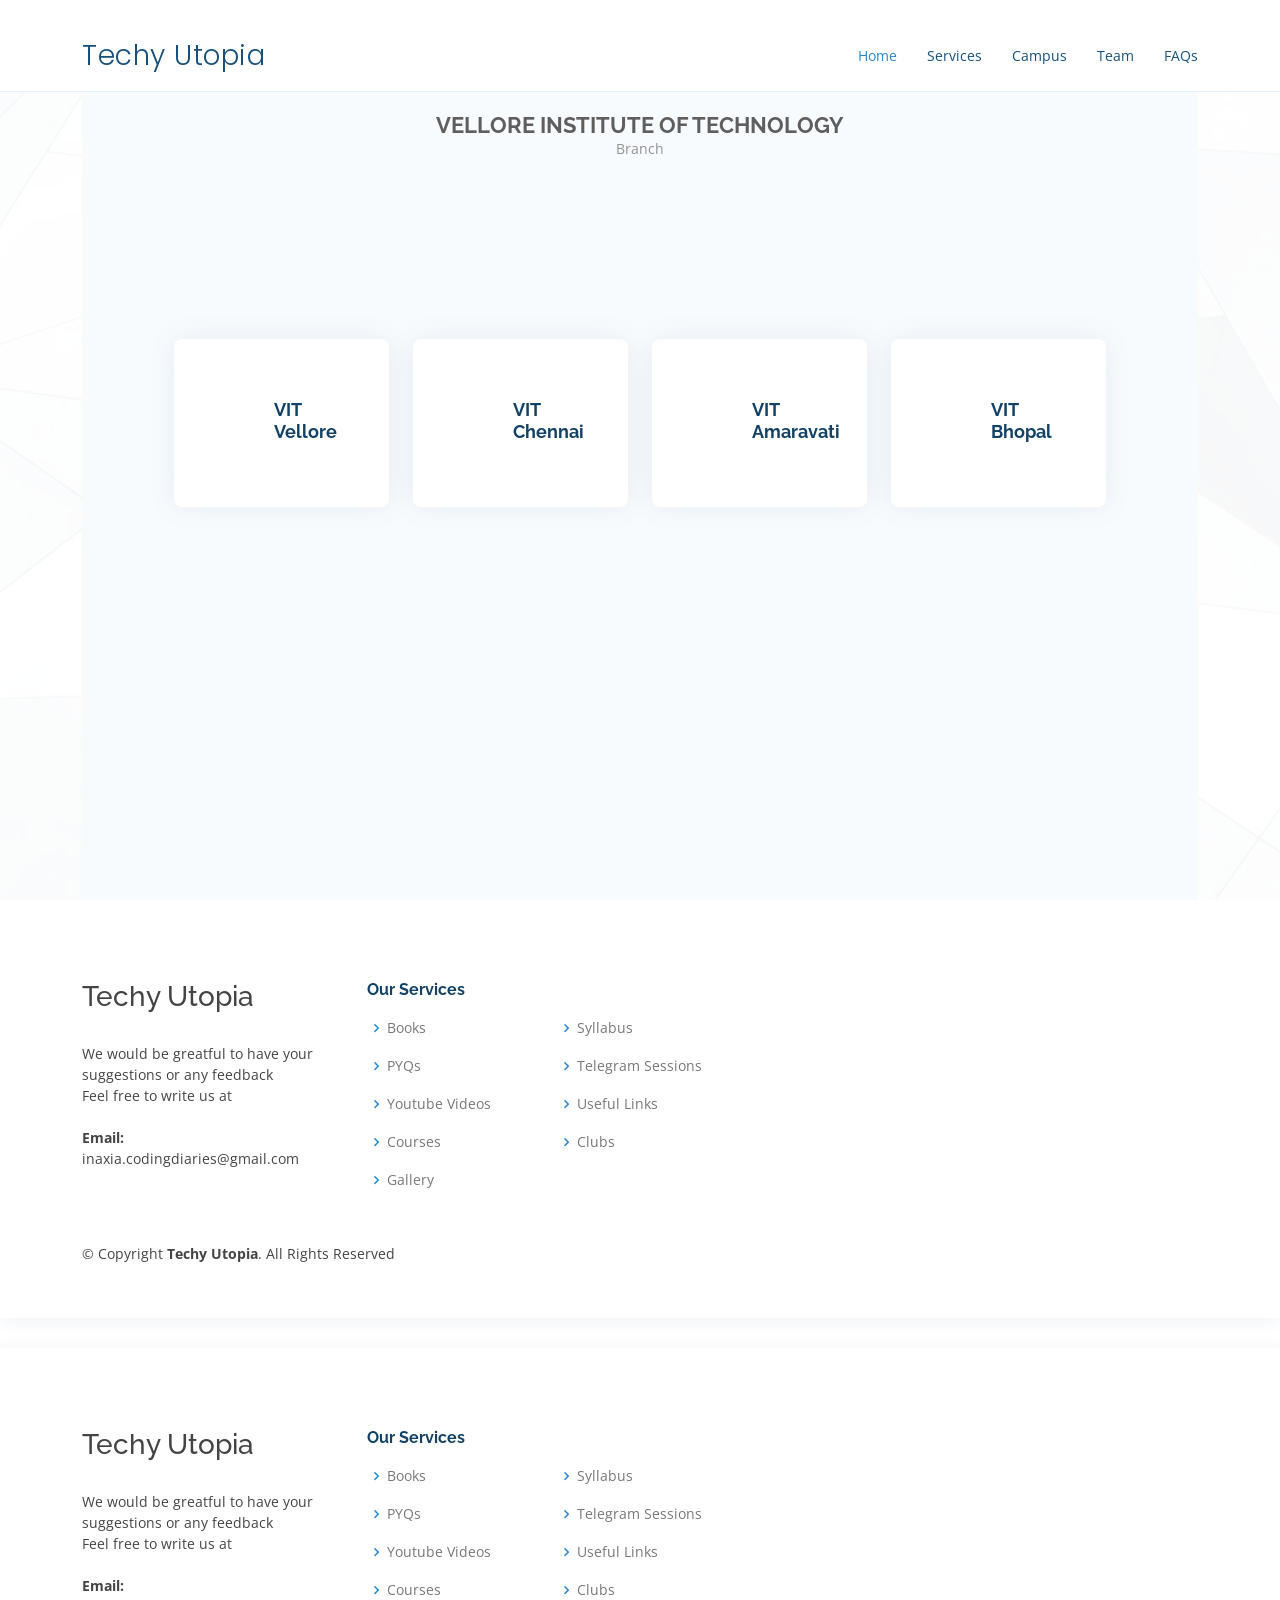
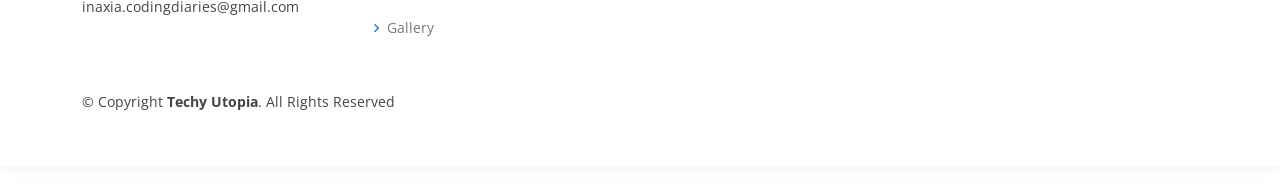
==== commit 96300ec6: "31-03-2022" ====
--- a/index.html
+++ b/index.html
@@ -57,7 +57,6 @@
 
 
           <li><a class="nav-link scrollto" href="index.html#faq">FAQs</a></li>
-
 
 
         </ul>
@@ -81,6 +80,7 @@
           <h2>by Coding-Diaries</h2>
         </div>
       </div>
+
       <!-- ======= Services Section ======= -->
       <section id="services" class="services section-bg">
         <div class="container" data-aos="fade-up">
@@ -91,6 +91,7 @@
           </div>
 
           <div class="row">
+
             <div class="col-lg-4 col-md-6 d-flex align-items-stretch" data-aos="zoom-in" data-aos-delay="100">
               <div class="icon-box iconbox-blue">
                 <div class="icon">
@@ -108,9 +109,7 @@
               </div>
             </div>
 
-
-            <div class="col-lg-4 col-md-6 d-flex align-items-stretch mt-4 mt-md-0" data-aos="zoom-in"
-              data-aos-delay="200">
+            <div class="col-lg-4 col-md-6 d-flex align-items-stretch" data-aos="zoom-in" data-aos-delay="100">
               <div class="icon-box iconbox-orange">
                 <div class="icon">
                   <svg width="100" height="100" viewBox="0 0 600 600" xmlns="http://www.w3.org/2000/svg">
@@ -127,8 +126,7 @@
               </div>
             </div>
 
-            <div class="col-lg-4 col-md-6 d-flex align-items-stretch mt-4 mt-lg-0" data-aos="zoom-in"
-              data-aos-delay="300">
+            <div class="col-lg-4 col-md-6 d-flex align-items-stretch" data-aos="zoom-in" data-aos-delay="100">
               <div class="icon-box iconbox-red">
                 <div class="icon">
                   <svg width="100" height="100" viewBox="0 0 600 600" xmlns="http://www.w3.org/2000/svg">
@@ -145,10 +143,8 @@
               </div>
             </div>
 
-
-
             <div class="col-lg-4 col-md-6 d-flex align-items-stretch mt-4" data-aos="zoom-in" data-aos-delay="200">
-              <div class="icon-box iconbox-success">
+              <div class="icon-box iconbox-pink">
                 <div class="icon">
                   <svg width="100" height="100" viewBox="0 0 600 600" xmlns="http://www.w3.org/2000/svg">
                     <path stroke="none" stroke-width="0" fill="#f5f5f5"
@@ -164,443 +160,478 @@
               </div>
             </div>
 
+            <div class="col-lg-4 col-md-6 d-flex align-items-stretch mt-4" data-aos="zoom-in" data-aos-delay="200">
+              <div class="icon-box iconbox-teal">
+                <div class="icon">
+                  <svg width="100" height="100" viewBox="0 0 600 600" xmlns="http://www.w3.org/2000/svg">
+                    <path stroke="none" stroke-width="0" fill="#f5f5f5"
+                      d="M300,566.797414625762C385.7384707136149,576.1784315230908,478.7894351017131,552.8928747891023,531.9192734346935,484.94944893311C584.6109503024035,417.5663521118492,582.489472248146,322.67544863468447,553.9536738515405,242.03673114598146C529.1557734026468,171.96086150256528,465.24506316201064,127.66468636344209,395.9583748389544,100.7403814666027C334.2173773831606,76.7482773500951,269.4350130405921,84.62216499799875,207.1952322260088,107.2889140133804C132.92018162631612,134.33871894543012,41.79353780512637,160.00259165414826,22.644507872594943,236.69541883565114C3.319112789854554,314.0945973066697,72.72355303640163,379.243833228382,124.04198916343866,440.3218312028393C172.9286146004772,498.5055451809895,224.45579914871206,558.5317968840102,300,566.797414625762">
+                    </path>
+                  </svg>
+                  <i class="bi bi-card-image"></i>
+                </div>
+                <h4><a href="gallery.html">Gallery</a></h4>
+                <p>
+                  Photos of all four VIT campuses.
+                </p>
+              </div>
+            </div>
+
+            <div class="col-lg-4 col-md-6 d-flex align-items-stretch mt-4" data-aos="zoom-in" data-aos-delay="200">
+              <div class="icon-box iconbox-yellow">
+                <div class="icon">
+                  <svg width="100" height="100" viewBox="0 0 600 600" xmlns="http://www.w3.org/2000/svg">
+                    <path stroke="none" stroke-width="0" fill="#f5f5f5"
+                      d="M300,503.46388370962813C374.79870501325706,506.71871716319447,464.8034551963731,527.1746412648533,510.4981551193396,467.86667711651364C555.9287308511215,408.9015244558933,512.6030010748507,327.5744911775523,490.211057578863,256.5855673507754C471.097692560561,195.9906835881958,447.69079081568157,138.11976852964426,395.19560036434837,102.3242989838813C329.3053358748298,57.3949838291264,248.02791733380457,8.279543830951368,175.87071277845988,42.242879143198664C103.41431057327972,76.34704239035025,93.79494320519305,170.9812938413882,81.28167332365135,250.07896920659033C70.17666984294237,320.27484674793965,64.84698225790005,396.69656628748305,111.28512138212992,450.4950937839243C156.20124167950087,502.5303643271138,231.32542653798444,500.4755392045468,300,503.46388370962813">
+                    </path>
+                  </svg>
+                  <i class="bi bi-file-earmark-easel"></i>
+                </div>
+                <h4><a href="syllabus.html">Syllabus </a></h4>
+                <p>
+                  Syllabus of all Courses available.
+                </p>
+              </div>
+            </div>
+
             <div class="col-lg-4 col-md-6 d-flex align-items-stretch mt-4" data-aos="zoom-in" data-aos-delay="300">
-              <div class="icon-box iconbox-teal">
-                <div class="icon">
-                  <svg width="100" height="100" viewBox="0 0 600 600" xmlns="http://www.w3.org/2000/svg">
-                    <path stroke="none" stroke-width="0" fill="#f5f5f5"
-                      d="M300,566.797414625762C385.7384707136149,576.1784315230908,478.7894351017131,552.8928747891023,531.9192734346935,484.94944893311C584.6109503024035,417.5663521118492,582.489472248146,322.67544863468447,553.9536738515405,242.03673114598146C529.1557734026468,171.96086150256528,465.24506316201064,127.66468636344209,395.9583748389544,100.7403814666027C334.2173773831606,76.7482773500951,269.4350130405921,84.62216499799875,207.1952322260088,107.2889140133804C132.92018162631612,134.33871894543012,41.79353780512637,160.00259165414826,22.644507872594943,236.69541883565114C3.319112789854554,314.0945973066697,72.72355303640163,379.243833228382,124.04198916343866,440.3218312028393C172.9286146004772,498.5055451809895,224.45579914871206,558.5317968840102,300,566.797414625762">
-                    </path>
-                  </svg>
-                  <i class="bi bi-card-image"></i>
-                </div>
-                <h4><a href="gallery.html">Gallery</a></h4>
-                <p>
-                  Photos of all four VIT campuses.
-                </p>
-              </div>
-            </div>
-
-
-
-
-
-
-
-            <div class="col-lg-4 col-md-6 d-flex align-items-stretch mt-4" data-aos="zoom-in" data-aos-delay="100">
-              <div class="icon-box iconbox-grey">
+              <div class="icon-box iconbox-blue">
                 <div class="icon">
                   <svg width="100" height="100" viewBox="0 0 600 600" xmlns="http://www.w3.org/2000/svg">
                     <path stroke="none" stroke-width="0" fill="#f5f5f5"
                       d="M300,503.46388370962813C374.79870501325706,506.71871716319447,464.8034551963731,527.1746412648533,510.4981551193396,467.86667711651364C555.9287308511215,408.9015244558933,512.6030010748507,327.5744911775523,490.211057578863,256.5855673507754C471.097692560561,195.9906835881958,447.69079081568157,138.11976852964426,395.19560036434837,102.3242989838813C329.3053358748298,57.3949838291264,248.02791733380457,8.279543830951368,175.87071277845988,42.242879143198664C103.41431057327972,76.34704239035025,93.79494320519305,170.9812938413882,81.28167332365135,250.07896920659033C70.17666984294237,320.27484674793965,64.84698225790005,396.69656628748305,111.28512138212992,450.4950937839243C156.20124167950087,502.5303643271138,231.32542653798444,500.4755392045468,300,503.46388370962813">
                     </path>
                   </svg>
-                  <i class="bi bi-file-earmark-easel"></i>
-                </div>
-                <h4><a href="syllabus.html">Syllabus </a></h4>
-                <p>
-                  Syllabus of all Courses available.
-                </p>
-              </div>
-            </div>
-
-
-
-
-            <div class="col-lg-4 col-md-6 d-flex align-items-stretch mt-4" data-aos="zoom-in" data-aos-delay="100">
-              <div class="icon-box iconbox-blue">
+                  <i class="bi bi-telegram"></i>
+                </div>
+                <h4><a href="telegram_sessions.html"> Telegram Sessions </a></h4>
+                <p>
+                  By seniors.
+                </p>
+              </div>
+            </div>
+
+            <div class="col-lg-4 col-md-6 d-flex align-items-stretch mt-4" data-aos="zoom-in" data-aos-delay="300">
+              <div class="icon-box iconbox-yellow">
                 <div class="icon">
                   <svg width="100" height="100" viewBox="0 0 600 600" xmlns="http://www.w3.org/2000/svg">
                     <path stroke="none" stroke-width="0" fill="#f5f5f5"
                       d="M300,503.46388370962813C374.79870501325706,506.71871716319447,464.8034551963731,527.1746412648533,510.4981551193396,467.86667711651364C555.9287308511215,408.9015244558933,512.6030010748507,327.5744911775523,490.211057578863,256.5855673507754C471.097692560561,195.9906835881958,447.69079081568157,138.11976852964426,395.19560036434837,102.3242989838813C329.3053358748298,57.3949838291264,248.02791733380457,8.279543830951368,175.87071277845988,42.242879143198664C103.41431057327972,76.34704239035025,93.79494320519305,170.9812938413882,81.28167332365135,250.07896920659033C70.17666984294237,320.27484674793965,64.84698225790005,396.69656628748305,111.28512138212992,450.4950937839243C156.20124167950087,502.5303643271138,231.32542653798444,500.4755392045468,300,503.46388370962813">
                     </path>
                   </svg>
-                  <i class="bi bi-telegram"></i>
-                </div>
-                <h4><a href="telegram_sessions.html"> Telegram Sessions </a></h4>
-                <p>
-                  By seniors.
-                </p>
-              </div>
-            </div>
-
-
-
-
-            <div class="col-lg-4 col-md-6 d-flex align-items-stretch mt-4" data-aos="zoom-in" data-aos-delay="100">
-              <div class="icon-box iconbox-yellow">
+                  <i class="bi bi-pencil-square"></i>
+                </div>
+                <h4><a href="usefulllink.html"> Useful Links </a></h4>
+                <p>
+                  Useful links to follow.
+                </p>
+              </div>
+            </div>
+
+            <div class="col-lg-4 col-md-6 d-flex align-items-stretch mt-4" data-aos="zoom-in" data-aos-delay="300">
+              <div class="icon-box iconbox-red">
                 <div class="icon">
                   <svg width="100" height="100" viewBox="0 0 600 600" xmlns="http://www.w3.org/2000/svg">
                     <path stroke="none" stroke-width="0" fill="#f5f5f5"
                       d="M300,503.46388370962813C374.79870501325706,506.71871716319447,464.8034551963731,527.1746412648533,510.4981551193396,467.86667711651364C555.9287308511215,408.9015244558933,512.6030010748507,327.5744911775523,490.211057578863,256.5855673507754C471.097692560561,195.9906835881958,447.69079081568157,138.11976852964426,395.19560036434837,102.3242989838813C329.3053358748298,57.3949838291264,248.02791733380457,8.279543830951368,175.87071277845988,42.242879143198664C103.41431057327972,76.34704239035025,93.79494320519305,170.9812938413882,81.28167332365135,250.07896920659033C70.17666984294237,320.27484674793965,64.84698225790005,396.69656628748305,111.28512138212992,450.4950937839243C156.20124167950087,502.5303643271138,231.32542653798444,500.4755392045468,300,503.46388370962813">
                     </path>
                   </svg>
-                  <i class="bi bi-pencil-square"></i>
-                </div>
-                <h4><a href="usefulllink.html"> Useful Links </a></h4>
-                <p>
-                  Useful links to follow.
-                </p>
-              </div>
-            </div>
-
-
-
-
-
-
-
-            <div class="col-lg-4 col-md-6 d-flex align-items-stretch mt-4" data-aos="zoom-in" data-aos-delay="100">
-              <div class="icon-box iconbox-yellow">
-                <div class="icon">
-                  <svg width="100" height="100" viewBox="0 0 600 600" xmlns="http://www.w3.org/2000/svg">
-                    <path stroke="none" stroke-width="0" fill="#f5f5f5"
-                      d="M300,503.46388370962813C374.79870501325706,506.71871716319447,464.8034551963731,527.1746412648533,510.4981551193396,467.86667711651364C555.9287308511215,408.9015244558933,512.6030010748507,327.5744911775523,490.211057578863,256.5855673507754C471.097692560561,195.9906835881958,447.69079081568157,138.11976852964426,395.19560036434837,102.3242989838813C329.3053358748298,57.3949838291264,248.02791733380457,8.279543830951368,175.87071277845988,42.242879143198664C103.41431057327972,76.34704239035025,93.79494320519305,170.9812938413882,81.28167332365135,250.07896920659033C70.17666984294237,320.27484674793965,64.84698225790005,396.69656628748305,111.28512138212992,450.4950937839243C156.20124167950087,502.5303643271138,231.32542653798444,500.4755392045468,300,503.46388370962813">
-                    </path>
-                  </svg>
                   <i class="bi bi-card-heading"></i>
                 </div>
-                <h4><a href=""> Blogs </a></h4>
-                <p>
-                  Useful content with proper roadmaps.
-                </p>
-                <p>Upcoming...</p>
-
-
-              </div>
-            </div>
-
-            <!-- <div class="col-lg-4 col-md-6 d-flex align-items-stretch mt-4" data-aos="zoom-in" data-aos-delay="100">
-              <div class="icon-box iconbox-yellow">
-                <div class="icon">
-                  <svg width="100" height="100" viewBox="0 0 600 600" xmlns="http://www.w3.org/2000/svg">
-                    <path stroke="none" stroke-width="0" fill="#f5f5f5"
-                      d="M300,503.46388370962813C374.79870501325706,506.71871716319447,464.8034551963731,527.1746412648533,510.4981551193396,467.86667711651364C555.9287308511215,408.9015244558933,512.6030010748507,327.5744911775523,490.211057578863,256.5855673507754C471.097692560561,195.9906835881958,447.69079081568157,138.11976852964426,395.19560036434837,102.3242989838813C329.3053358748298,57.3949838291264,248.02791733380457,8.279543830951368,175.87071277845988,42.242879143198664C103.41431057327972,76.34704239035025,93.79494320519305,170.9812938413882,81.28167332365135,250.07896920659033C70.17666984294237,320.27484674793965,64.84698225790005,396.69656628748305,111.28512138212992,450.4950937839243C156.20124167950087,502.5303643271138,231.32542653798444,500.4755392045468,300,503.46388370962813">
-                    </path>
-                  </svg>
-                  <i class="bi bi-calendar-check"></i>
-                </div>
-                <h4><a href=""> Attendance Tracker </a></h4>
-                <p>
-                  Keeps a record of your attendance.
-                </p>
-                <p>Upcoming...</p>
-
-
-              </div>
-            </div> -->
-
-
-
-
-            <!-- <div class="col-lg-4 col-md-6 d-flex align-items-stretch mt-4" data-aos="zoom-in" data-aos-delay="100">
-              <div class="icon-box iconbox-yellow">
-                <div class="icon">
-                  <svg width="100" height="100" viewBox="0 0 600 600" xmlns="http://www.w3.org/2000/svg">
-                    <path stroke="none" stroke-width="0" fill="#f5f5f5"
-                      d="M300,503.46388370962813C374.79870501325706,506.71871716319447,464.8034551963731,527.1746412648533,510.4981551193396,467.86667711651364C555.9287308511215,408.9015244558933,512.6030010748507,327.5744911775523,490.211057578863,256.5855673507754C471.097692560561,195.9906835881958,447.69079081568157,138.11976852964426,395.19560036434837,102.3242989838813C329.3053358748298,57.3949838291264,248.02791733380457,8.279543830951368,175.87071277845988,42.242879143198664C103.41431057327972,76.34704239035025,93.79494320519305,170.9812938413882,81.28167332365135,250.07896920659033C70.17666984294237,320.27484674793965,64.84698225790005,396.69656628748305,111.28512138212992,450.4950937839243C156.20124167950087,502.5303643271138,231.32542653798444,500.4755392045468,300,503.46388370962813">
-                    </path>
-                  </svg>
-                  <i class="bi bi-calendar"></i>
-                </div>
-                <h4><a href="">Calender </a></h4>
-
-                <p>
-                  Upcoming...
-                </p>
-              </div>
-            </div>
-          </div>
-        </div>
-      </section> -->
-      <!-- End Sevices Section -->
-
-      <section id="campus">
-        <div class="section-title">
-          <h2>Vellore Institute of Technology</h2>
-          <p>Branch</p>
-
-        </div>
-
-
-        <div class="row icon-boxes">
-          <div class="col-md-6 col-lg-3 d-flex align-items-stretch mb-5 mb-lg-0" data-aos="zoom-in"
-            data-aos-delay="200">
-            <div class="icon-box">
-              <div class="icon"></div>
-              <h4 class="title"><a href="https://vit.ac.in/" target="_blank">VIT <br> Vellore</a></h4>
-
-            </div>
-          </div>
-
-          <div class="col-md-6 col-lg-3 d-flex align-items-stretch mb-5 mb-lg-0" data-aos="zoom-in"
-            data-aos-delay="300">
-            <div class="icon-box">
-              <div class="icon"></div>
-              <h4 class="title"><a href="https://chennai.vit.ac.in/" target="_blank">VIT <br> Chennai</a></h4>
-
-            </div>
-          </div>
-
-          <div class="col-md-6 col-lg-3 d-flex align-items-stretch mb-5 mb-lg-0" data-aos="zoom-in"
-            data-aos-delay="400">
-            <div class="icon-box">
-              <div class="icon"></div>
-              <h4 class="title"><a href="https://vitap.ac.in/" target="_blank">VIT <br> Amaravati</a></h4>
-
-            </div>
-          </div>
-
-          <div class="col-md-6 col-lg-3 d-flex align-items-stretch mb-5 mb-lg-0" data-aos="zoom-in"
-            data-aos-delay="500">
-            <div class="icon-box">
-              <div class="icon"></div>
-              <h4 class="title"><a href="https://vitbhopal.ac.in/" target="_blank"> VIT <br> Bhopal</a></h4>
-
-            </div>
+                <h4><a href="clubs.html"> Clubs </a></h4>
+                <p>
+                  All the clubs are  listed here
+                </p>
+
+
+              </div>
+            </div>
+
+         
+            <!-- End Sevices Section -->
+
+            <section id="campus">
+              <div class="section-title">
+                <h2>Vellore Institute of Technology</h2>
+                <p>Branch</p>
+      
+              </div>
+      
+      
+              <div class="row icon-boxes">
+                <div class="col-md-6 col-lg-3 d-flex align-items-stretch mb-5" data-aos="zoom-in"  data-aos-delay="100">
+                  <div class="icon-box">
+                    <h4 class="title"><a href="https://vit.ac.in/" target="_blank">VIT <br> Vellore</a></h4>
+      
+                  </div>
+                </div>
+      
+                <div class="col-md-6 col-lg-3 d-flex align-items-stretch mb-5" data-aos="zoom-in" data-aos-delay="100">
+                  <div class="icon-box">
+                    <h4 class="title"><a href="https://chennai.vit.ac.in/" target="_blank">VIT <br> Chennai</a></h4>
+      
+                  </div>
+                </div>
+      
+                <div class="col-md-6 col-lg-3 d-flex align-items-stretch mb-5" data-aos="zoom-in" data-aos-delay="100">
+                  <div class="icon-box">
+                    <h4 class="title"><a href="https://vitap.ac.in/" target="_blank">VIT <br> Amaravati</a></h4>
+      
+                  </div>
+                </div>
+      
+                <div class="col-md-6 col-lg-3 d-flex align-items-stretch mb-5 " data-aos="zoom-in">
+                  <div class="icon-box">
+                    <h4 class="title"><a href="https://vitbhopal.ac.in/" target="_blank"> VIT <br> Bhopal</a></h4>
+      
+                  </div>
+                </div>
+              </div>
+            </section>
+
+
           </div>
         </div>
       </section>
-
-
-    </div>
+      <!-- End Hero -->
+
+
+
+      <!-- <main id="main"> -->
+         <!--=======Team Section=======-->
+          <section id="team" class="team section-bg">
+            <div class="container" data-aos="fade-up">
+              <div class="section-title">
+                <h2>Team</h2>
+
+              </div>
+
+              <div class="row">
+
+
+                <div class="col-lg-4 col-md-6 d-flex align-items-stretch" data-aos="fade-up" data-aos-delay="100">
+                  <div class="member">
+                    <div class="member-img">
+                      <img src="assets/img/team/amit.jpeg" class="img-fluid" alt="" />
+                      <div class="social">
+                        <a href="http://www.linkedin.com/in/07amit10" target="_blank"><i
+                            class="bi bi-linkedin"></i></i></a>
+                        <a href="https://twitter.com/07amit10" target="_blank"><i class="bi bi-twitter "></i></i></a>
+
+
+                      </div>
+                    </div>
+                    <div class="member-info">
+                      <h4>Amit</h4>
+                    </div>
+                  </div>
+                </div>
+
+                <div class="col-lg-4 col-md-6 d-flex align-items-stretch" data-aos="fade-up" data-aos-delay="100">
+                  <div class="member">
+                    <div class="member-img">
+                      <img src="assets/img/team/gauri-1.jpg" class="img-fluid" alt="" />
+                      <div class="social">
+
+                        <a href="http://www.linkedin.com/in/gauri-agarwal-software-developer" target="_blank"><i
+                            class="bi bi-linkedin"></i></i></a>
+                        <a href=" https://twitter.com/Gauri25777464" target="_blank"><i
+                            class="bi bi-twitter"></i></i></a>
+                      </div>
+                    </div>
+                    <div class="member-info">
+                      <h4>Gauri</h4>
+                    </div>
+                  </div>
+                </div>
+
+                <div class="col-lg-4 col-md-6 d-flex align-items-stretch" data-aos="fade-up" data-aos-delay="100">
+                  <div class="member">
+                    <div class="member-img">
+                      <img src="assets/img/team/tanmay-2.jpeg" class="img-fluid" alt="" />
+                      <div class="social">
+
+                        <a href="https://www.linkedin.com/in/tanmay19" target="_blank"><i
+                            class="bi bi-linkedin"></i></a>
+                        <a href="https://twitter.com/TanmayChouhan19?t=gt9tt3wJVGvulw3ajRkrVg&s=08" target="_blank"><i
+                            class="bi bi-twitter"></i></a>
+
+                        </a>
+
+                      </div>
+                    </div>
+                    <div class="member-info">
+                      <h4>Tanmay</h4>
+                    </div>
+                  </div>
+                </div>
+
+              </div>
+            </div>
+          </section>
+          <!-- End Team Section -->
+
+          <!-- ======= Frequently Asked Questions Section ======= -->
+          <section id="faq" class="faq section-bg">
+            <div class="container" data-aos="fade-up">
+              <div class="section-title">
+                <h2>Frequently Asked Questions</h2>
+                <p>
+                  FAQ
+                </p>
+              </div>
+
+              <div class="faq-list">
+                <ul>
+                  <li data-aos="fade-up">
+                    <i class="bx bx-help-circle icon-help"></i>
+                    <a data-bs-toggle="collapse" class="collapse" data-bs-target="#faq-list-1">From where should I start
+                      learning to code?
+                      <i class="bx bx-chevron-down icon-show"></i><i class="bx bx-chevron-up icon-close"></i></a>
+                    <div id="faq-list-1" class="collapse show" data-bs-parent=".faq-list">
+                      <p>
+                        Our courses provide one stop solution for the courses which starts from basics to advance.
+                      </p>
+                    </div>
+                  </li>
+
+                  <li data-aos="fade-up" data-aos-delay="100">
+                    <i class="bx bx-help-circle icon-help"></i>
+                    <a data-bs-toggle="collapse" data-bs-target="#faq-list-2" class="collapsed">How can I keep a track
+                      of my
+                      learning?
+                      <i class="bx bx-chevron-down icon-show"></i><i class="bx bx-chevron-up icon-close"></i></a>
+                    <div id="faq-list-2" class="collapse" data-bs-parent=".faq-list">
+                      <p>
+                        We provide assignments where in you get practice questions which will help you to solve various
+                        different problems and can keep track of your progress.
+                      </p>
+                    </div>
+                  </li>
+
+                  <li data-aos="fade-up" data-aos-delay="200">
+                    <i class="bx bx-help-circle icon-help"></i>
+                    <a data-bs-toggle="collapse" data-bs-target="#faq-list-3" class="collapsed">What all services do you
+                      provide?
+                      <i class="bx bx-chevron-down icon-show"></i><i class="bx bx-chevron-up icon-close"></i></a>
+                    <div id="faq-list-3" class="collapse" data-bs-parent=".faq-list">
+                      <p>
+                        We have services like courses,PyQ's,Assignments,books which will help you to start learning.
+                      </p>
+                    </div>
+                  </li>
+
+                  <li data-aos="fade-up" data-aos-delay="300">
+                    <i class="bx bx-help-circle icon-help"></i>
+                    <a data-bs-toggle="collapse" data-bs-target="#faq-list-4" class="collapsed">How will the courses be
+                      beneficial? <i class="bx bx-chevron-down icon-show"></i><i
+                        class="bx bx-chevron-up icon-close"></i></a>
+                    <div id="faq-list-4" class="collapse" data-bs-parent=".faq-list">
+                      <p>
+                        The courses that we picked are the top best courses by highly professional professors which will
+                        cover all the topics in a programming language.
+                      </p>
+                    </div>
+                  </li>
+
+                  <li data-aos="fade-up" data-aos-delay="400">
+                    <i class="bx bx-help-circle icon-help"></i>
+                    <a data-bs-toggle="collapse" data-bs-target="#faq-list-5" class="collapsed">Will the PYQ's cover
+                      entire
+                      topic questions?
+                      <i class="bx bx-chevron-down icon-show"></i><i class="bx bx-chevron-up icon-close"></i></a>
+                    <div id="faq-list-5" class="collapse" data-bs-parent=".faq-list">
+                      <p>
+                        We have included a lot of PYQ's of various subjects related to your college syllabus.
+                      </p>
+                    </div>
+                  </li>
+                </ul>
+              </div>
+            </div>
+          </section>
+          <!-- End Frequently Asked Questions Section -->
+      <!-- </main> -->
+      <!-- End #main -->
+    </div>  
   </section>
-  <!-- End Hero -->
-
-
-
-  <main id="main">
-    < <!--=======Team Section=======-->
-      <section id="team" class="team section-bg">
-        <div class="container" data-aos="fade-up">
-          <div class="section-title">
-            <h2>Team</h2>
-
+
+      <!-- ======= Footer ======= -->
+      <footer id="footer">
+        <div class="footer-top">
+            <div class="container">
+                <div class="row">
+                    <div class="col-lg-3 col-md-6 footer-contact">
+                        <h3>Techy Utopia</h3>
+                        <br />
+
+                        <p>
+                            We would be greatful to have your
+                            <br />suggestions or any feedback <br />
+                            Feel free to write us at <br />
+                            <br />
+
+                            <strong>Email:</strong> inaxia.codingdiaries@gmail.com
+                            <br />
+                        </p>
+                    </div>
+
+                    <div class="col-lg-2 col-md-6 footer-links">
+                        <h4>Our Services</h4>
+                        <ul>
+                            <li>
+                                <i class="bx bx-chevron-right"></i>
+                                <a href="books.html">Books</a>
+                            </li>
+                            <li>
+                                <i class="bx bx-chevron-right"></i>
+                                <a href="pyq.html">PYQs</a>
+                            </li>
+                            <li>
+                                <i class="bx bx-chevron-right"></i>
+                                <a href="youtube.html">Youtube Videos</a>
+                            </li>
+                            <li>
+                                <i class="bx bx-chevron-right"></i>
+                                <a href="courses.html">Courses</a>
+                            </li>
+                            <li>
+                                <i class="bx bx-chevron-right"></i>
+                                <a href="gallery.html">Gallery</a>
+                            </li>
+                        </ul>
+                    </div>
+
+                    <div class="col-lg-3 col-md-6 footer-links">
+                        <h4><br /></h4>
+                        <ul>
+                            
+                            <li>
+                                <i class="bx bx-chevron-right"></i>
+                                <a href="syllabus.html">Syllabus</a>
+                            </li>
+                            <li>
+                                <i class="bx bx-chevron-right"></i>
+                                <a href="telegram_sessions.html">Telegram Sessions</a>
+                            </li>
+                            <li>
+                                <i class="bx bx-chevron-right"></i>
+                                <a href="usefulllink.html">Useful Links</a>
+                            </li>
+                            <li>
+                                <i class="bx bx-chevron-right"></i>
+                                <a href="clubs.html">Clubs</a>
+                            </li>
+                        </ul>
+                    </div>
+
+                    <div class="container d-md-flex py-4">
+                        <div class="me-md-auto text-center text-md-start">
+                            <div class="copyright">
+                                &copy; Copyright <strong><span>Techy Utopia</span></strong>. All Rights Reserved
+                            </div>
+                        </div>
+                    </div>
+                </div>
+            </div>
+        </div>
+    </footer><footer id="footer">
+      <div class="footer-top">
+          <div class="container">
+              <div class="row">
+                  <div class="col-lg-3 col-md-6 footer-contact">
+                      <h3>Techy Utopia</h3>
+                      <br />
+
+                      <p>
+                          We would be greatful to have your
+                          <br />suggestions or any feedback <br />
+                          Feel free to write us at <br />
+                          <br />
+
+                          <strong>Email:</strong> inaxia.codingdiaries@gmail.com
+                          <br />
+                      </p>
+                  </div>
+
+                  <div class="col-lg-2 col-md-6 footer-links">
+                      <h4>Our Services</h4>
+                      <ul>
+                          <li>
+                              <i class="bx bx-chevron-right"></i>
+                              <a href="books.html">Books</a>
+                          </li>
+                          <li>
+                              <i class="bx bx-chevron-right"></i>
+                              <a href="pyq.html">PYQs</a>
+                          </li>
+                          <li>
+                              <i class="bx bx-chevron-right"></i>
+                              <a href="youtube.html">Youtube Videos</a>
+                          </li>
+                          <li>
+                              <i class="bx bx-chevron-right"></i>
+                              <a href="courses.html">Courses</a>
+                          </li>
+                          <li>
+                              <i class="bx bx-chevron-right"></i>
+                              <a href="gallery.html">Gallery</a>
+                          </li>
+                      </ul>
+                  </div>
+
+                  <div class="col-lg-3 col-md-6 footer-links">
+                      <h4><br /></h4>
+                      <ul>
+                          
+                          <li>
+                              <i class="bx bx-chevron-right"></i>
+                              <a href="syllabus.html">Syllabus</a>
+                          </li>
+                          <li>
+                              <i class="bx bx-chevron-right"></i>
+                              <a href="telegram_sessions.html">Telegram Sessions</a>
+                          </li>
+                          <li>
+                              <i class="bx bx-chevron-right"></i>
+                              <a href="usefulllink.html">Useful Links</a>
+                          </li>
+                          <li>
+                              <i class="bx bx-chevron-right"></i>
+                              <a href="clubs.html">Clubs</a>
+                          </li>
+                      </ul>
+                  </div>
+
+                  <div class="container d-md-flex py-4">
+                      <div class="me-md-auto text-center text-md-start">
+                          <div class="copyright">
+                              &copy; Copyright <strong><span>Techy Utopia</span></strong>. All Rights Reserved
+                          </div>
+                      </div>
+                  </div>
+              </div>
           </div>
-
-          <div class="row">
-
-
-            <div class="col-lg-4 col-md-6 d-flex align-items-stretch" data-aos="fade-up" data-aos-delay="100">
-              <div class="member">
-                <div class="member-img">
-                  <img src="assets/img/team/amit.jpeg" class="img-fluid" alt="" />
-                  <div class="social">
-                    <a href="http://www.linkedin.com/in/07amit10" target="_blank"><i class="bi bi-linkedin"></i></i></a>
-                    <a href="https://twitter.com/07amit10" target="_blank"><i class="bi bi-twitter "></i></i></a>
-
-
-                  </div>
-                </div>
-                <div class="member-info">
-                  <h4>Amit</h4>
-                </div>
-              </div>
-            </div>
-
-            <div class="col-lg-4 col-md-6 d-flex align-items-stretch" data-aos="fade-up" data-aos-delay="200">
-              <div class="member">
-                <div class="member-img">
-                  <img src="assets/img/team/gauri-1.jpg" class="img-fluid" alt="" />
-                  <div class="social">
-
-                    <a href="http://www.linkedin.com/in/gauri-agarwal-software-developer" target="_blank"><i
-                        class="bi bi-linkedin" ></i></i></a>
-                    <a href=" https://twitter.com/Gauri25777464" target="_blank"><i class="bi bi-twitter"></i></i></a>
-                  </div>
-                </div>
-                <div class="member-info">
-                  <h4>Gauri</h4>
-                </div>
-              </div>
-            </div>
-
-
-
-            <div class="col-lg-4 col-md-6 d-flex align-items-stretch" data-aos="fade-up" data-aos-delay="300">
-              <div class="member">
-                <div class="member-img">
-                  <img src="assets/img/team/tanmay-2.jpeg" class="img-fluid" alt="" />
-                  <div class="social">
-
-                    <a href="https://www.linkedin.com/in/tanmay19" target="_blank"><i class="bi bi-linkedin"></i></a>
-                    <a href="https://twitter.com/TanmayChouhan19?t=gt9tt3wJVGvulw3ajRkrVg&s=08" target="_blank"><i
-                        class="bi bi-twitter"></i></a>
-
-                    </a>
-
-                  </div>
-                </div>
-                <div class="member-info">
-                  <h4>Tanmay</h4>
-                </div>
-              </div>
-            </div>
-
-          </div>
-        </div>
-      </section>
-      <!-- End Team Section -->
-
-      <!-- ======= Frequently Asked Questions Section ======= -->
-      <section id="faq" class="faq section-bg">
-        <div class="container" data-aos="fade-up">
-          <div class="section-title">
-            <h2>Frequently Asked Questions</h2>
-            <p>
-              FAQ
-            </p>
-          </div>
-
-          <div class="faq-list">
-            <ul>
-              <li data-aos="fade-up">
-                <i class="bx bx-help-circle icon-help"></i>
-                <a data-bs-toggle="collapse" class="collapse" data-bs-target="#faq-list-1">From where should I start
-                  learning to code?
-                  <i class="bx bx-chevron-down icon-show"></i><i class="bx bx-chevron-up icon-close"></i></a>
-                <div id="faq-list-1" class="collapse show" data-bs-parent=".faq-list">
-                  <p>
-                    Our courses provide one stop solution for the courses which starts from basics to advance.
-                  </p>
-                </div>
-              </li>
-
-              <li data-aos="fade-up" data-aos-delay="100">
-                <i class="bx bx-help-circle icon-help"></i>
-                <a data-bs-toggle="collapse" data-bs-target="#faq-list-2" class="collapsed">How can I keep a track of my
-                  learning?
-                  <i class="bx bx-chevron-down icon-show"></i><i class="bx bx-chevron-up icon-close"></i></a>
-                <div id="faq-list-2" class="collapse" data-bs-parent=".faq-list">
-                  <p>
-                    We provide assignments where in you get practice questions which will help you to solve various
-                    different problems and can keep track of your progress.
-                  </p>
-                </div>
-              </li>
-
-              <li data-aos="fade-up" data-aos-delay="200">
-                <i class="bx bx-help-circle icon-help"></i>
-                <a data-bs-toggle="collapse" data-bs-target="#faq-list-3" class="collapsed">What all services do you
-                  provide?
-                  <i class="bx bx-chevron-down icon-show"></i><i class="bx bx-chevron-up icon-close"></i></a>
-                <div id="faq-list-3" class="collapse" data-bs-parent=".faq-list">
-                  <p>
-                    We have services like courses,PyQ's,Assignments,books which will help you to start learning.
-                  </p>
-                </div>
-              </li>
-
-              <li data-aos="fade-up" data-aos-delay="300">
-                <i class="bx bx-help-circle icon-help"></i>
-                <a data-bs-toggle="collapse" data-bs-target="#faq-list-4" class="collapsed">How will the courses be
-                  beneficial? <i class="bx bx-chevron-down icon-show"></i><i
-                    class="bx bx-chevron-up icon-close"></i></a>
-                <div id="faq-list-4" class="collapse" data-bs-parent=".faq-list">
-                  <p>
-                    The courses that we picked are the top best courses by highly professional professors which will
-                    cover all the topics in a programming language.
-                  </p>
-                </div>
-              </li>
-
-              <li data-aos="fade-up" data-aos-delay="400">
-                <i class="bx bx-help-circle icon-help"></i>
-                <a data-bs-toggle="collapse" data-bs-target="#faq-list-5" class="collapsed">Will the PYQ's cover entire
-                  topic questions?
-                  <i class="bx bx-chevron-down icon-show"></i><i class="bx bx-chevron-up icon-close"></i></a>
-                <div id="faq-list-5" class="collapse" data-bs-parent=".faq-list">
-                  <p>
-                    We have included a lot of PYQ's of various subjects related to your college syllabus.
-                  </p>
-                </div>
-              </li>
-            </ul>
-          </div>
-        </div>
-      </section>
-      <!-- End Frequently Asked Questions Section -->
-  </main>
-  <!-- End #main -->
-
-  <!-- ======= Footer ======= -->
-  <footer id="footer">
-
-    <div class="footer-top">
-      <div class="container">
-        <div class="row">
-
-          <div class="col-lg-3 col-md-6 footer-contact">
-            <h3>Techy Utopia </h3>
-            <br>
-
-            <p>
-              We would be greatful to have your
-              <br>suggestions or any feedback <br>
-              Feel free to write us at <br>
-              <br>
-
-              <strong>Email:</strong> inaxia.codingdiaries@gmail.com
-              <br>
-            </p>
-          </div>
-
-          <div class="col-lg-2 col-md-6 footer-links">
-            <h4>Our Services</h4>
-            <ul>
-              <li><i class="bx bx-chevron-right"></i> <a href="books.html">Books</a></li>
-              <li><i class="bx bx-chevron-right"></i> <a href="pyq.html">PYQs</a></li>
-              <li><i class="bx bx-chevron-right"></i> <a href="youtube.html">Youtube Videos</a></li>
-              <li><i class="bx bx-chevron-right"></i> <a href="assignments.html">Assignments</a></li>
-              <li><i class="bx bx-chevron-right"></i> <a href="courses.html">Courses</a></li>
-            </ul>
-          </div>
-
-          <div class="col-lg-3 col-md-6 footer-links">
-            <h4> <br> </h4>
-            <ul>
-              <li><i class="bx bx-chevron-right"></i> <a href="gallery.html">Gallery</a></li>
-              <li><i class="bx bx-chevron-right"></i> <a href="syllabus.html">Syllabus</a></li>
-              <li><i class="bx bx-chevron-right"></i> <a href="telegram_sessions.html">Telegram Sessions</a></li>
-              <li><i class="bx bx-chevron-right"></i> <a href="usefulllink.html">Useful Links</a></li>
-              <li><i class="bx bx-chevron-right"></i> <a href="">Calender</a></li>
-            </ul>
-          </div>
-
-          <div class="container d-md-flex py-4">
-            <div class="me-md-auto text-center text-md-start">
-              <div class="copyright">
-                &copy; Copyright <strong><span>Techy Utopia</span></strong>. All Rights Reserved
-              </div>
-            </div>
-
-          </div>
-
-
-        </div>
       </div>
-    </div>
-
-
   </footer>
 
-  <!-- End Footer -->
-
-  <div id="preloader"></div>
-  <a href="#" class="back-to-top d-flex align-items-center justify-content-center"><i
-      class="bi bi-arrow-up-short"></i></a>
-
-  <!-- Vendor JS Files -->
-  <script src="assets/vendor/purecounter/purecounter.js"></script>
-  <script src="assets/vendor/aos/aos.js"></script>
-  <script src="assets/vendor/bootstrap/js/bootstrap.bundle.min.js"></script>
-  <script src="assets/vendor/glightbox/js/glightbox.min.js"></script>
-  <script src="assets/vendor/isotope-layout/isotope.pkgd.min.js"></script>
-  <script src="assets/vendor/swiper/swiper-bundle.min.js"></script>
-  <script src="assets/vendor/php-email-form/validate.js"></script>
-
-  <!-- Template Main JS File -->
-  <script src="assets/js/main.js"></script>
+      <!-- End Footer -->
+
+      <div id="preloader"></div>
+      <a href="#" class="back-to-top d-flex align-items-center justify-content-center"><i
+          class="bi bi-arrow-up-short"></i></a>
+
+      <!-- Vendor JS Files -->
+      <script src="assets/vendor/purecounter/purecounter.js"></script>
+      <script src="assets/vendor/aos/aos.js"></script>
+      <script src="assets/vendor/bootstrap/js/bootstrap.bundle.min.js"></script>
+      <script src="assets/vendor/glightbox/js/glightbox.min.js"></script>
+      <script src="assets/vendor/isotope-layout/isotope.pkgd.min.js"></script>
+      <script src="assets/vendor/swiper/swiper-bundle.min.js"></script>
+      <script src="assets/vendor/php-email-form/validate.js"></script>
+
+      <!-- Template Main JS File -->
+      <script src="assets/js/main.js"></script>
 </body>
 
 </html>
